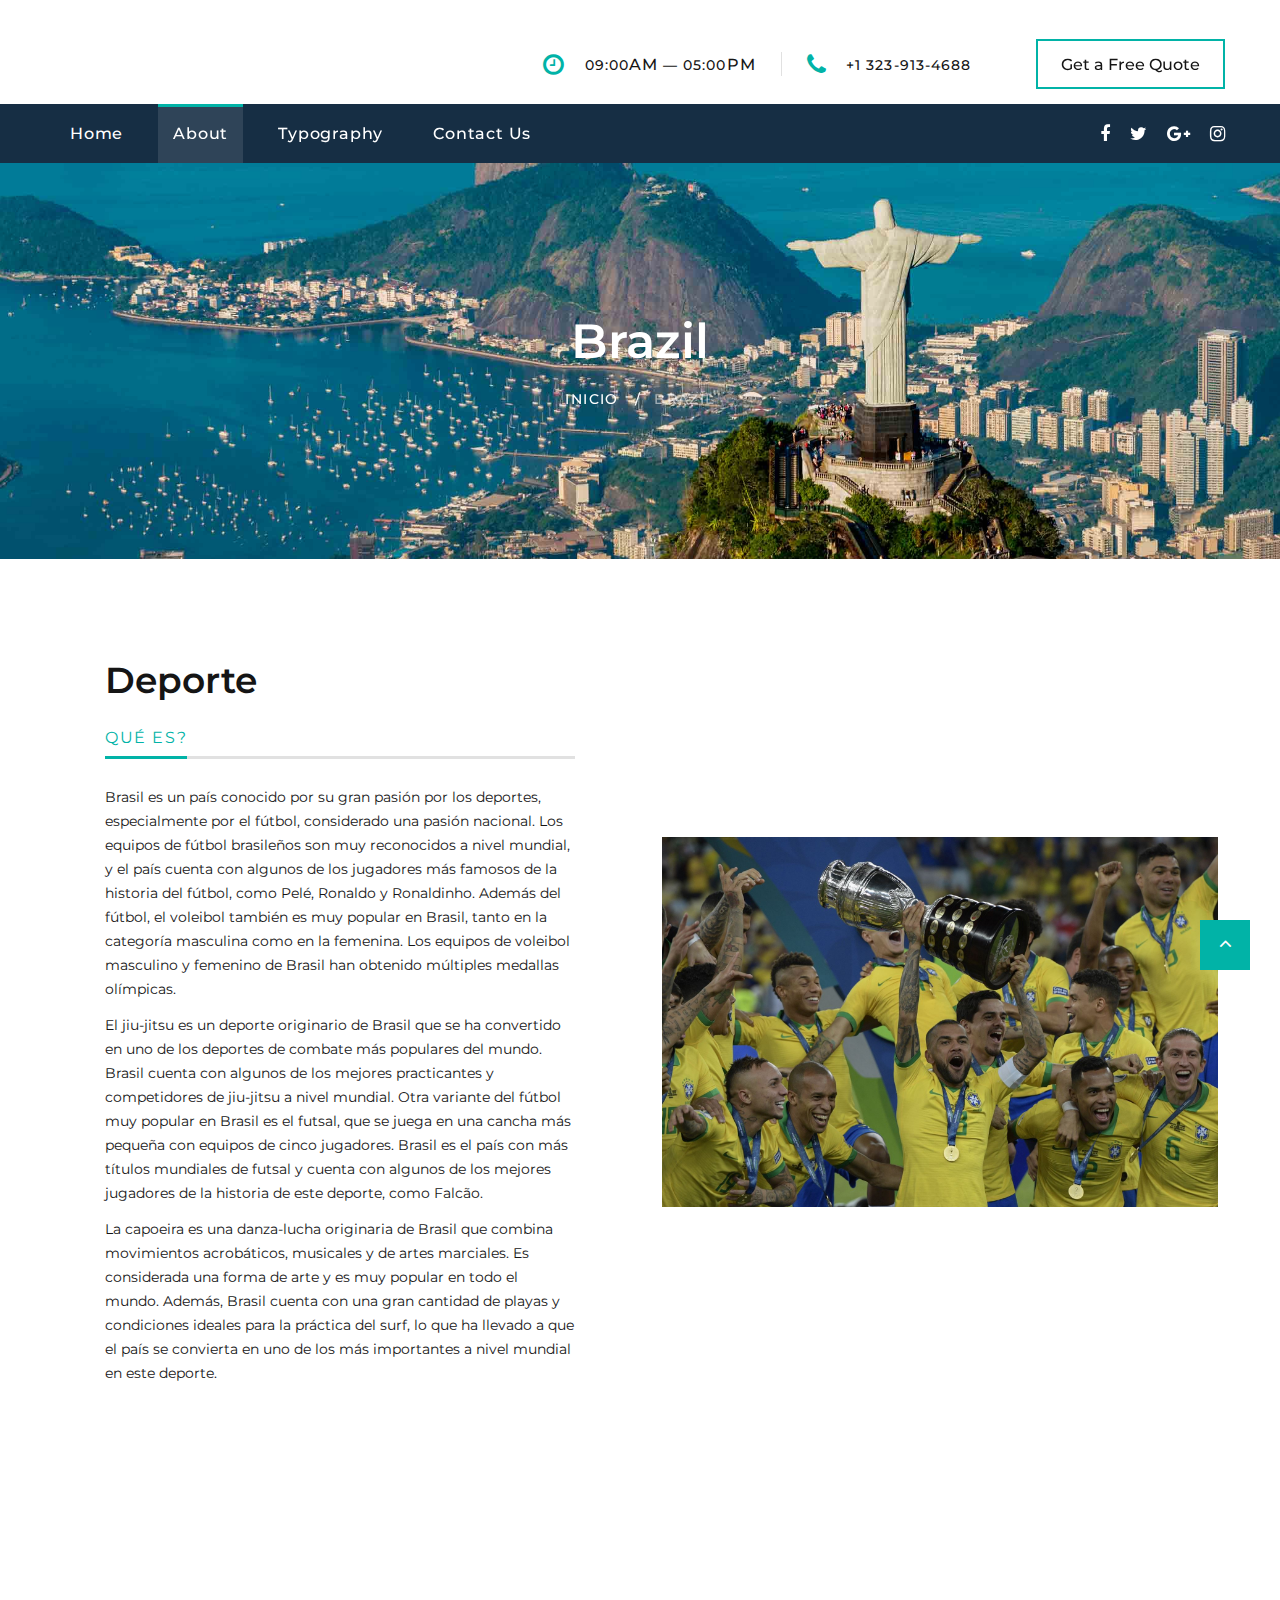
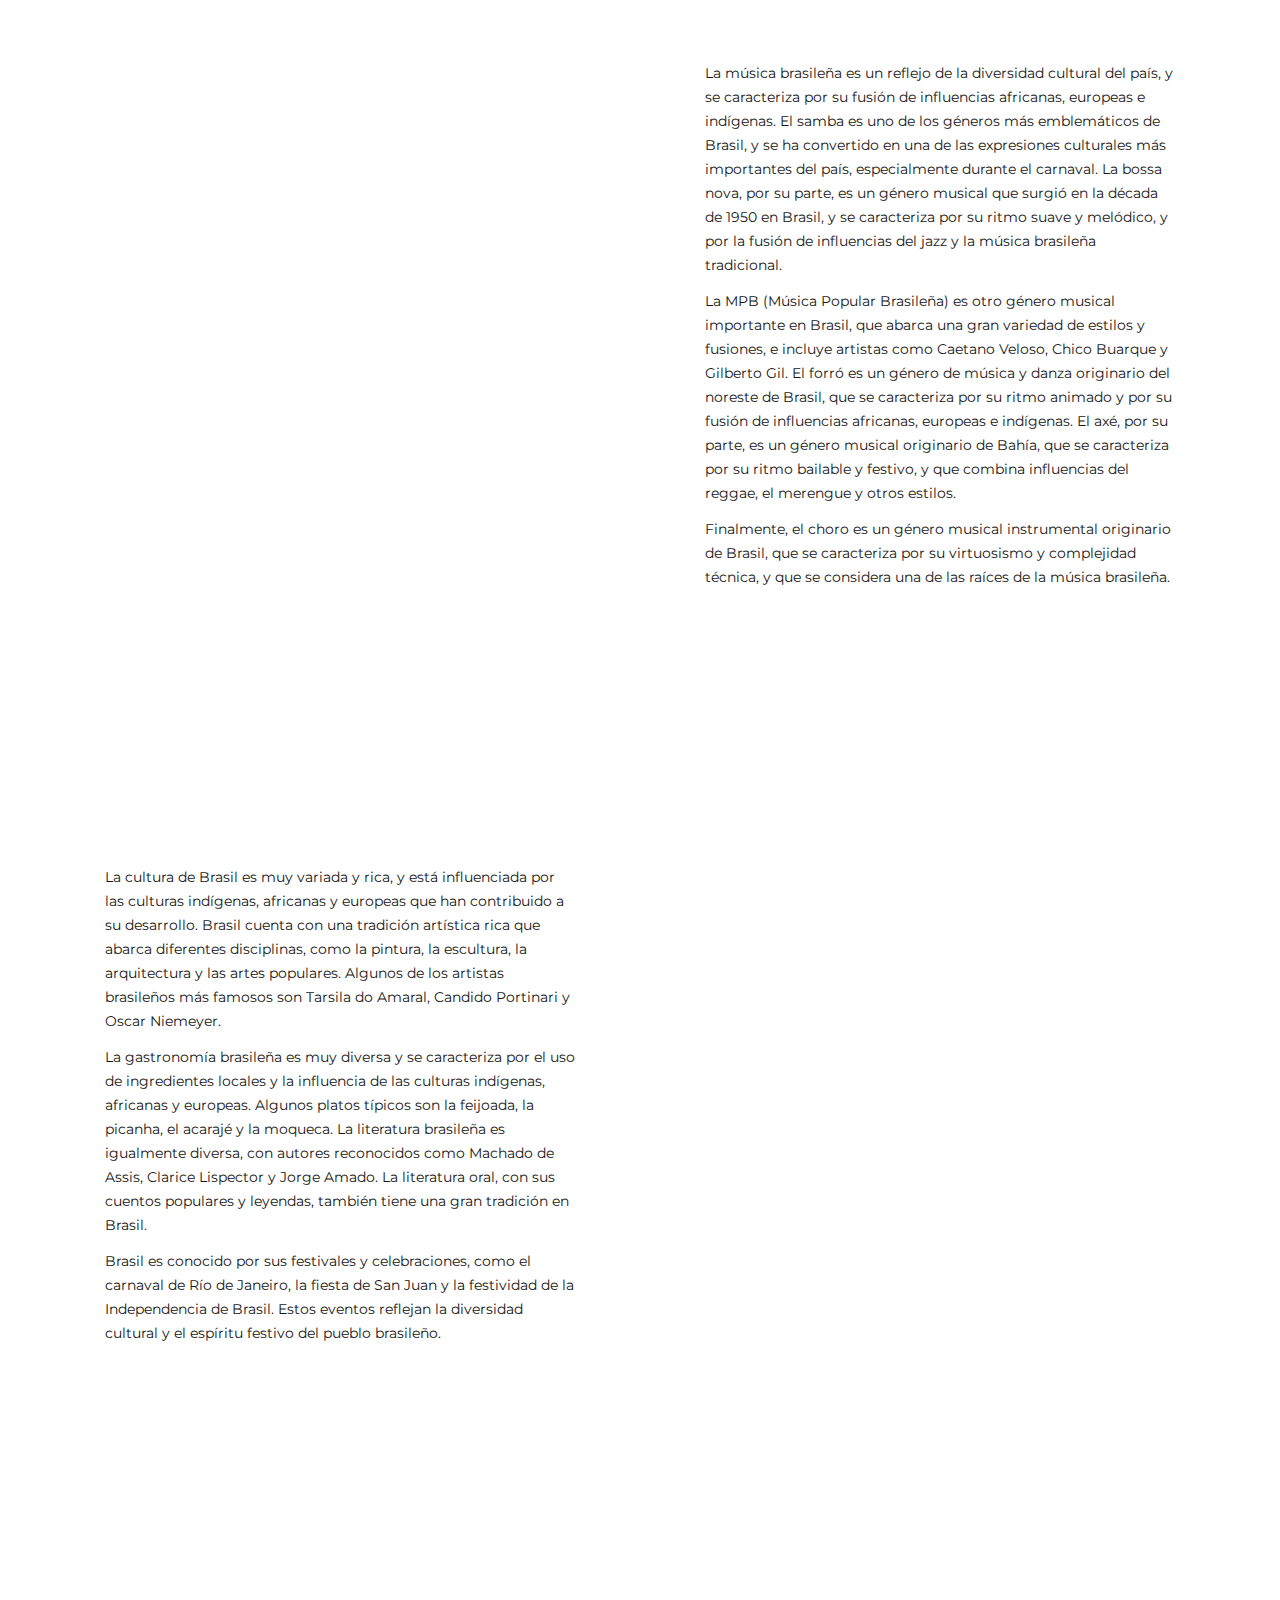
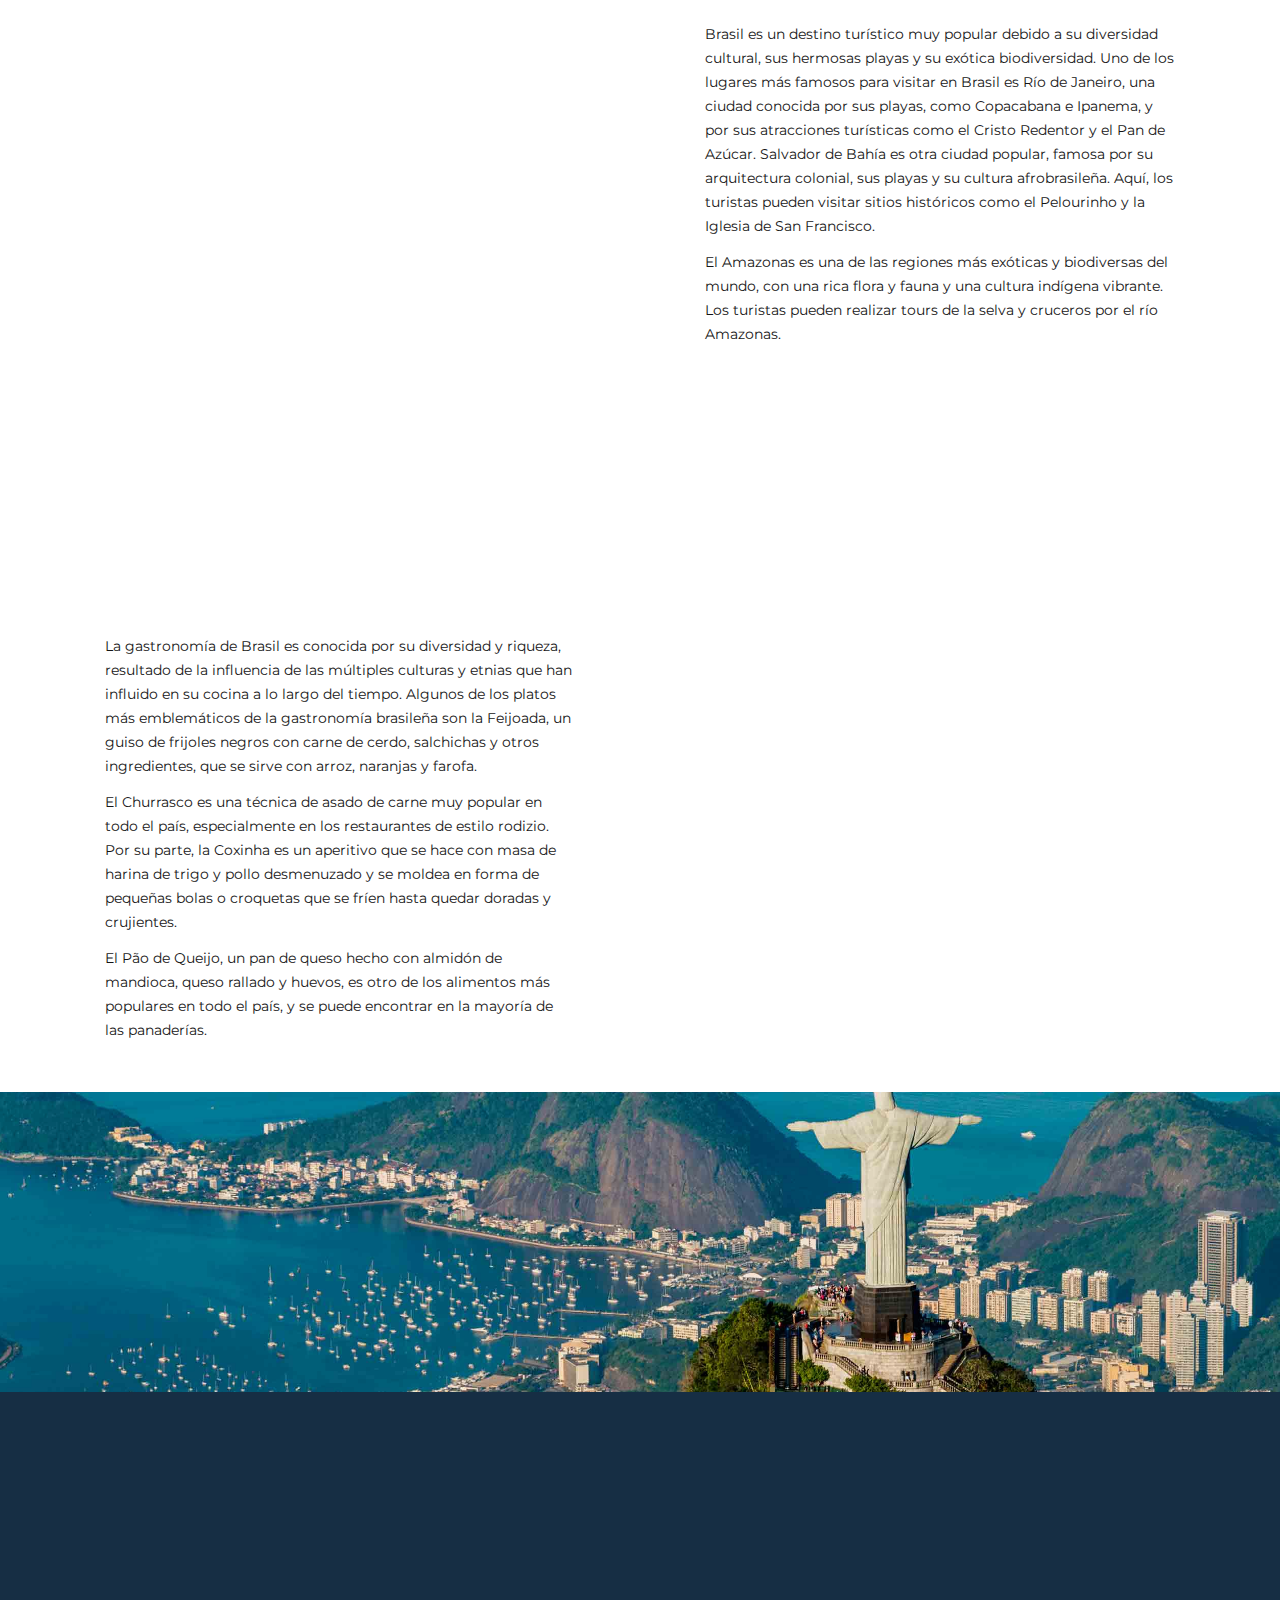
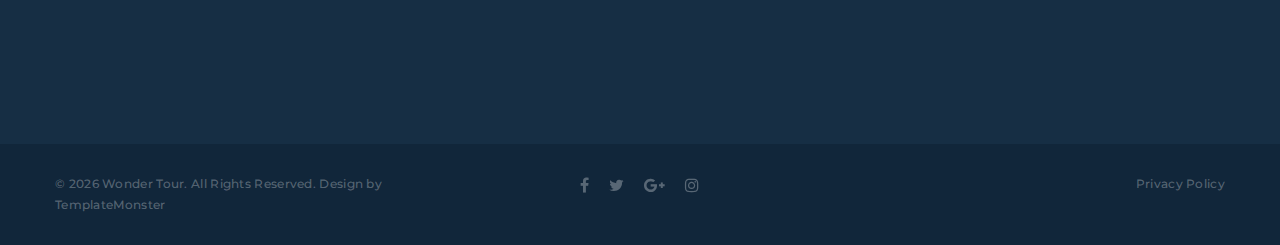
==== Brazil.html @ 3bd503db "Creando mi proyecto final" ====
<!DOCTYPE html>
<html class="wide wow-animation" lang="en">

<head>
  <title>Brazil</title>
  <meta name="format-detection" content="telephone=no">
  <meta name="viewport"
    content="width=device-width, height=device-height, initial-scale=1.0, maximum-scale=1.0, user-scalable=0">
  <meta http-equiv="X-UA-Compatible" content="IE=edge">
  <meta charset="utf-8">
  <link rel="icon" href="images/favicon.ico" type="image/x-icon">
  <link rel="stylesheet" type="text/css"
    href="//fonts.googleapis.com/css?family=Montserrat:400,500,600,700%7CPoppins:400%7CTeko:300,400">
  <link rel="stylesheet" href="css/bootstrap.css">
  <link rel="stylesheet" href="css/fonts.css">
  <link rel="stylesheet" href="css/style.css">
  <style>
    .ie-panel {
      display: none;
      background: #212121;
      padding: 10px 0;
      box-shadow: 3px 3px 5px 0 rgba(0, 0, 0, .3);
      clear: both;
      text-align: center;
      position: relative;
      z-index: 1;
    }

    html.ie-10 .ie-panel,
    html.lt-ie-10 .ie-panel {
      display: block;
    }
  </style>
</head>

<body>
  <div class="ie-panel"><a href="http://windows.microsoft.com/en-US/internet-explorer/"><img
        src="images/ie8-panel/warning_bar_0000_us.jpg" height="42" width="820"
        alt="You are using an outdated browser. For a faster, safer browsing experience, upgrade for free today."></a>
  </div>
  <div class="preloader">
    <div class="preloader-body">
      <div class="cssload-container">
        <div class="cssload-speeding-wheel"></div>
      </div>
      <p>Loading...</p>
    </div>
  </div>
  <div class="page">
    <a class="banner banner-top" href="https://www.templatemonster.com/intense-multipurpose-html-template.html"
      target="_blank"><img src="images/intense_02.jpg" alt="" /></a>
    <header class="section page-header">
      <div class="rd-navbar-wrap">
        <nav class="rd-navbar rd-navbar-corporate" data-layout="rd-navbar-fixed" data-sm-layout="rd-navbar-fixed"
          data-md-layout="rd-navbar-fixed" data-md-device-layout="rd-navbar-fixed" data-lg-layout="rd-navbar-static"
          data-lg-device-layout="rd-navbar-fixed" data-xl-layout="rd-navbar-static"
          data-xl-device-layout="rd-navbar-static" data-xxl-layout="rd-navbar-static"
          data-xxl-device-layout="rd-navbar-static" data-lg-stick-up-offset="46px" data-xl-stick-up-offset="46px"
          data-xxl-stick-up-offset="106px" data-lg-stick-up="true" data-xl-stick-up="true" data-xxl-stick-up="true">
          <div class="rd-navbar-collapse-toggle rd-navbar-fixed-element-1" data-rd-navbar-toggle=".rd-navbar-collapse">
            <span></span>
          </div>
          <div class="rd-navbar-aside-outer">
            <div class="rd-navbar-aside">
              <div class="rd-navbar-panel">
                <button class="rd-navbar-toggle" data-rd-navbar-toggle=".rd-navbar-nav-wrap"><span></span></button>
                <div class="rd-navbar-brand">
                  <a class="brand" href="index.html"><img src="images/logo-default-450x37.png" alt="" width="225"
                      height="18" /></a>
                </div>
              </div>
              <div class="rd-navbar-aside-right rd-navbar-collapse">
                <ul class="rd-navbar-corporate-contacts">
                  <li>
                    <div class="unit unit-spacing-xs">
                      <div class="unit-left"><span class="icon fa fa-clock-o"></span></div>
                      <div class="unit-body">
                        <p>09:00<span>am</span> — 05:00<span>pm</span></p>
                      </div>
                    </div>
                  </li>
                  <li>
                    <div class="unit unit-spacing-xs">
                      <div class="unit-left"><span class="icon fa fa-phone"></span></div>
                      <div class="unit-body"><a class="link-phone" href="tel:#">+1 323-913-4688</a></div>
                    </div>
                  </li>
                </ul><a class="button button-md button-default-outline-2 button-ujarak" href="#">Get a Free Quote</a>
              </div>
            </div>
          </div>
          <div class="rd-navbar-main-outer">
            <div class="rd-navbar-main">
              <div class="rd-navbar-nav-wrap">
                <ul class="list-inline list-inline-md rd-navbar-corporate-list-social">
                  <li><a class="icon fa fa-facebook" href="#"></a></li>
                  <li><a class="icon fa fa-twitter" href="#"></a></li>
                  <li><a class="icon fa fa-google-plus" href="#"></a></li>
                  <li><a class="icon fa fa-instagram" href="#"></a></li>
                </ul>


                <ul class="rd-navbar-nav">
                  <li class="rd-nav-item"><a class="rd-nav-link" href="index.html">Home</a>
                  </li>
                  <li class="rd-nav-item active"><a class="rd-nav-link" href="about.html">About</a>
                  </li>
                  <li class="rd-nav-item"><a class="rd-nav-link" href="typography.html">Typography</a>
                  </li>
                  <li class="rd-nav-item"><a class="rd-nav-link" href="contact-us.html">Contact Us</a>
                  </li>
                </ul>
              </div>
            </div>
          </div>
        </nav>
      </div>
    </header>

    <section class="breadcrumbs-custom-inset">
      <div class="breadcrumbs-custom context-dark bg-overlay-60">
        <div class="container">
          <h2 class="breadcrumbs-custom-title">Brazil</h2>
          <ul class="breadcrumbs-custom-path">
            <li><a href="index.html">Inicio</a></li>
            <li class="active">Brazil</li>
          </ul>
        </div>
        <div class="box-position" style="background-image: url(img/cerro\ del\ corcovado-min.jpg);">
        </div>
      </div>
    </section>



    <section class="section section-sm section-first bg-default text-md-left">
      <div class="container">
        <div class="row row-50 align-items-center justify-content-center justify-content-xl-between1">
          <div class="col-lg-6 text-center wow fadeInUp"><img src="img/futbol-min.jpg" alt="" width="556" height="382" />
          </div>
          <div class="col-lg-6 wow fadeInRight" data-wow-delay=".1s">
            <div class="box-width-lg-470">
              <h3>Deporte</h3>
              <div
                class="tabs-custom tabs-horizontal tabs-line tabs-line-big tabs-line-style-2 text-center text-md-left"
                id="tabs-7">
                <ul class="nav nav-tabs">
                  <li class="nav-item" role="presentation"><a class="nav-link active" href="#tabs-7-1"
                      data-toggle="tab">Qué es?</a></li>
                </ul>
                <div class="tab-content">
                  <div class="tab-pane fade show active" id="tabs-7-1">
                    <p>Brasil es un país conocido por su gran pasión por los deportes, especialmente por el fútbol, considerado una pasión nacional. Los equipos de fútbol brasileños son muy reconocidos a nivel mundial, y el país cuenta con algunos de los jugadores más famosos de la historia del fútbol, como Pelé, Ronaldo y Ronaldinho. Además del fútbol, el voleibol también es muy popular en Brasil, tanto en la categoría masculina como en la femenina. Los equipos de voleibol masculino y femenino de Brasil han obtenido múltiples medallas olímpicas.
                    </p>
                    <p>
                        El jiu-jitsu es un deporte originario de Brasil que se ha convertido en uno de los deportes de combate más populares del mundo. Brasil cuenta con algunos de los mejores practicantes y competidores de jiu-jitsu a nivel mundial. Otra variante del fútbol muy popular en Brasil es el futsal, que se juega en una cancha más pequeña con equipos de cinco jugadores. Brasil es el país con más títulos mundiales de futsal y cuenta con algunos de los mejores jugadores de la historia de este deporte, como Falcão.
                    </p>

                    <p>La capoeira es una danza-lucha originaria de Brasil que combina movimientos acrobáticos, musicales y de artes marciales. Es considerada una forma de arte y es muy popular en todo el mundo. Además, Brasil cuenta con una gran cantidad de playas y condiciones ideales para la práctica del surf, lo que ha llevado a que el país se convierta en uno de los más importantes a nivel mundial en este deporte.</p>
                  </div>
                </div>
              </div>
            </div>
          </div>
        </div>
      </div>
  </div>
  </section>



  <section class="section section-sm section-first bg-default text-md-left">
    <div class="container">
      <div class="row row-50 align-items-center justify-content-center justify-content-xl-between">
        <div class="col-lg-6 text-center wow fadeInUp"><img src="img/music brasil-min.jpeg" alt="" width="556" height="382" />
        </div>
        <div class="col-lg-6 wow fadeInRight" data-wow-delay=".1s">
          <div class="box-width-lg-470">
            <h3>Música tradicional</h3>
            <div class="tabs-custom tabs-horizontal tabs-line tabs-line-big tabs-line-style-2 text-center text-md-left"
              id="tabs-7">
              <ul class="nav nav-tabs">
                <li class="nav-item" role="presentation"><a class="nav-link active" href="#tabs-7-1"
                    data-toggle="tab">Qué es?</a></li>
              </ul>
              <div class="tab-content">
                <div class="tab-pane fade show active" id="tabs-7-1">
                  <p>La música brasileña es un reflejo de la diversidad cultural del país, y se caracteriza por su fusión de influencias africanas, europeas e indígenas. El samba es uno de los géneros más emblemáticos de Brasil, y se ha convertido en una de las expresiones culturales más importantes del país, especialmente durante el carnaval. La bossa nova, por su parte, es un género musical que surgió en la década de 1950 en Brasil, y se caracteriza por su ritmo suave y melódico, y por la fusión de influencias del jazz y la música brasileña tradicional.

                  </p>
                  <p>
                    La MPB (Música Popular Brasileña) es otro género musical importante en Brasil, que abarca una gran variedad de estilos y fusiones, e incluye artistas como Caetano Veloso, Chico Buarque y Gilberto Gil. El forró es un género de música y danza originario del noreste de Brasil, que se caracteriza por su ritmo animado y por su fusión de influencias africanas, europeas e indígenas. El axé, por su parte, es un género musical originario de Bahía, que se caracteriza por su ritmo bailable y festivo, y que combina influencias del reggae, el merengue y otros estilos.
                  </p>
                  <p>
                    Finalmente, el choro es un género musical instrumental originario de Brasil, que se caracteriza por su virtuosismo y complejidad técnica, y que se considera una de las raíces de la música brasileña.
                  </p>
                </div>
              </div>
            </div>
          </div>
        </div>
      </div>
    </div>
    </div>
  </section>




  <section class="section section-sm section-first bg-default text-md-left">
    <div class="container">
      <div class="row row-50 align-items-center justify-content-center justify-content-xl-between1">
        <div class="col-lg-6 text-center wow fadeInUp"><img src="img/cultura brasil-min.jpg" alt="" width="556" height="382" />
        </div>
        <div class="col-lg-6 wow fadeInRight" data-wow-delay=".1s">
          <div class="box-width-lg-470">
            <h3>Cultura</h3>
            <div class="tabs-custom tabs-horizontal tabs-line tabs-line-big tabs-line-style-2 text-center text-md-left"
              id="tabs-7">
              <ul class="nav nav-tabs">
                <li class="nav-item" role="presentation"><a class="nav-link active" href="#tabs-7-1"
                    data-toggle="tab">Qué es?</a></li>
              </ul>
              <div class="tab-content">
                <div class="tab-pane fade show active" id="tabs-7-1">
                  <p>
                    La cultura de Brasil es muy variada y rica, y está influenciada por las culturas indígenas, africanas y europeas que han contribuido a su desarrollo. Brasil cuenta con una tradición artística rica que abarca diferentes disciplinas, como la pintura, la escultura, la arquitectura y las artes populares. Algunos de los artistas brasileños más famosos son Tarsila do Amaral, Candido Portinari y Oscar Niemeyer.
                  </p>
                  <p>
                    La gastronomía brasileña es muy diversa y se caracteriza por el uso de ingredientes locales y la influencia de las culturas indígenas, africanas y europeas. Algunos platos típicos son la feijoada, la picanha, el acarajé y la moqueca. La literatura brasileña es igualmente diversa, con autores reconocidos como Machado de Assis, Clarice Lispector y Jorge Amado. La literatura oral, con sus cuentos populares y leyendas, también tiene una gran tradición en Brasil.
                  </p>
                  <P>
                    Brasil es conocido por sus festivales y celebraciones, como el carnaval de Río de Janeiro, la fiesta de San Juan y la festividad de la Independencia de Brasil. Estos eventos reflejan la diversidad cultural y el espíritu festivo del pueblo brasileño. 
                  </P>
                </div>
              </div>
            </div>
          </div>
        </div>
      </div>
    </div>
    </div>
  </section>



  <section class="section section-sm section-first bg-default text-md-left">
    <div class="container">
      <div class="row row-50 align-items-center justify-content-center justify-content-xl-between">
        <div class="col-lg-6 text-center wow fadeInUp"><img src="img/Amazonas-min.jpg" alt="" width="556"
            height="382" />
        </div>
        <div class="col-lg-6 wow fadeInRight" data-wow-delay=".1s">
          <div class="box-width-lg-470">
            <h3>Turismo</h3>
            <div class="tabs-custom tabs-horizontal tabs-line tabs-line-big tabs-line-style-2 text-center text-md-left"
              id="tabs-7">
              <ul class="nav nav-tabs">
                <li class="nav-item" role="presentation"><a class="nav-link active" href="#tabs-7-1"
                    data-toggle="tab">Qué es?</a></li>
              </ul>
              <div class="tab-content">
                <div class="tab-pane fade show active" id="tabs-7-1">
                  <p>
                    Brasil es un destino turístico muy popular debido a su diversidad cultural, sus hermosas playas y su exótica biodiversidad. Uno de los lugares más famosos para visitar en Brasil es Río de Janeiro, una ciudad conocida por sus playas, como Copacabana e Ipanema, y por sus atracciones turísticas como el Cristo Redentor y el Pan de Azúcar. Salvador de Bahía es otra ciudad popular, famosa por su arquitectura colonial, sus playas y su cultura afrobrasileña. Aquí, los turistas pueden visitar sitios históricos como el Pelourinho y la Iglesia de San Francisco.
                </p>
                  <p>
                    El Amazonas es una de las regiones más exóticas y biodiversas del mundo, con una rica flora y fauna y una cultura indígena vibrante. Los turistas pueden realizar tours de la selva y cruceros por el río Amazonas.
                  </p>
                  <P></P>
                </div>
              </div>
            </div>
          </div>
        </div>
      </div>
    </div>
    </div>
  </section>


  <section class="section section-sm section-first bg-default text-md-left">
    <div class="container">
      <div class="row row-50 align-items-center justify-content-center justify-content-xl-between1">
        <div class="col-lg-6 text-center wow fadeInUp"><img src="img/feijoada brasilena min.jpg" alt="" width="556"
            height="382" />
        </div>
        <div class="col-lg-6 wow fadeInRight" data-wow-delay=".1s">
          <div class="box-width-lg-470">
            <h3>Gastronomía</h3>
            <div class="tabs-custom tabs-horizontal tabs-line tabs-line-big tabs-line-style-2 text-center text-md-left"
              id="tabs-7">
              <ul class="nav nav-tabs">
                <li class="nav-item" role="presentation"><a class="nav-link active" href="#tabs-7-1"
                    data-toggle="tab">Qué es?</a></li>
              </ul>
              <div class="tab-content">
                <div class="tab-pane fade show active" id="tabs-7-1">
                  <p>
                    La gastronomía de Brasil es conocida por su diversidad y riqueza, resultado de la influencia de las múltiples culturas y etnias que han influido en su cocina a lo largo del tiempo. Algunos de los platos más emblemáticos de la gastronomía brasileña son la Feijoada, un guiso de frijoles negros con carne de cerdo, salchichas y otros ingredientes, que se sirve con arroz, naranjas y farofa. 

                  </p>
                  <p>
                    El Churrasco es una técnica de asado de carne muy popular en todo el país, especialmente en los restaurantes de estilo rodizio. Por su parte, la Coxinha es un aperitivo que se hace con masa de harina de trigo y pollo desmenuzado y se moldea en forma de pequeñas bolas o croquetas que se fríen hasta quedar doradas y crujientes.
                  </p>

                  <p>
                    El Pão de Queijo, un pan de queso hecho con almidón de mandioca, queso rallado y huevos, es otro de los alimentos más populares en todo el país, y se puede encontrar en la mayoría de las panaderías.
                  </p>
                </div>
              </div>
            </div>
          </div>
        </div>
      </div>
    </div>
    </div>
  </section>



  <section class="breadcrumbs-custom-inset">
    <div class="breadcrumbs-custom context-dark bg-overlay-60">
      <div class="box-position" style="background-image: url(img/cerro\ del\ corcovado-min.jpg);">
      </div>
    </div>
  </section>

  <footer class="section footer-corporate context-dark">
    <div class="footer-corporate-inset">
      <div class="container">
        <div class="row row-40 justify-content-lg-between">
          <div class="col-sm-6 col-md-12 col-lg-3 col-xl-4">
            <div class="oh-desktop">
              <div class="wow slideInRight" data-wow-delay="0s">
                <h6 class="text-spacing-100 text-uppercase">Contact us</h6>
                <ul class="footer-contacts d-inline-block d-sm-block">
                  <li>
                    <div class="unit">
                      <div class="unit-left"><span class="icon fa fa-phone"></span></div>
                      <div class="unit-body"><a class="link-phone" href="tel:#">+1 323-913-4688</a></div>
                    </div>
                  </li>
                  <li>
                    <div class="unit">
                      <div class="unit-left"><span class="icon fa fa-envelope"></span></div>
                      <div class="unit-body"><a class="link-aemail" href="mailto:#">info@demolink.org</a></div>
                    </div>
                  </li>
                  <li>
                    <div class="unit">
                      <div class="unit-left"><span class="icon fa fa-location-arrow"></span></div>
                      <div class="unit-body"><a class="link-location" href="#">4730 Crystal Springs Dr, Los Angeles, CA
                          90027</a></div>
                    </div>
                  </li>
                </ul>
              </div>
            </div>
          </div>
          <div class="col-sm-6 col-md-5 col-lg-3 col-xl-4">
            <div class="oh-desktop">
              <div class="wow slideInDown" data-wow-delay="0s">
                <h6 class="text-spacing-100 text-uppercase">Popular news</h6>

                <article class="post post-minimal-2">
                  <p class="post-minimal-2-title"><a href="#">Your Personal Guide to 5 Best Places to Visit on Earth</a>
                  </p>
                  <div class="post-minimal-2-time">
                    <time datetime="2019-05-04">May 04, 2019</time>
                  </div>
                </article>

                <article class="post post-minimal-2">
                  <p class="post-minimal-2-title"><a href="#">Top 10 Hotels: Rating by Wonder Tour Travel Experts</a>
                  </p>
                  <div class="post-minimal-2-time">
                    <time datetime="2019-05-04">May 04, 2019</time>
                  </div>
                </article>
              </div>
            </div>
          </div>
          <div class="col-sm-11 col-md-7 col-lg-5 col-xl-4">
            <div class="oh-desktop">
              <div class="wow slideInLeft" data-wow-delay="0s">
                <h6 class="text-spacing-100 text-uppercase">Quick links</h6>
                <ul class="row-6 list-0 list-marked list-marked-md list-marked-secondary list-custom-2">
                  <li><a href="about.html">About us</a></li>
                  <li><a href="#">Our Tours</a></li>
                  <li><a href="#">Our Team</a></li>
                  <li><a href="#">Gallery</a></li>
                  <li><a href="#">Blog</a></li>
                </ul>
                <div class="group-md group-middle justify-content-sm-start"><a
                    class="button button-lg button-primary button-ujarak" href="#">Get in touch</a></div>
              </div>
            </div>
          </div>
        </div>
      </div>
    </div>
    <div class="footer-corporate-bottom-panel">
      <div class="container">
        <div class="row justfy-content-xl-space-berween row-10 align-items-md-center2">
          <div class="col-sm-6 col-md-4 text-sm-right text-md-center">
            <div>
              <ul class="list-inline list-inline-sm footer-social-list-2">
                <li><a class="icon fa fa-facebook" href="#"></a></li>
                <li><a class="icon fa fa-twitter" href="#"></a></li>
                <li><a class="icon fa fa-google-plus" href="#"></a></li>
                <li><a class="icon fa fa-instagram" href="#"></a></li>
              </ul>
            </div>
          </div>
          <div class="col-sm-6 col-md-4 order-sm-first">

            <p class="rights"><span>&copy;&nbsp;</span><span
                class="copyright-year"></span><span>&nbsp;</span><span>Wonder Tour</span>. All Rights Reserved. Design
              by <a href="https://www.templatemonster.com">TemplateMonster</a></p>
          </div>
          <div class="col-sm-6 col-md-4 text-md-right">
            <p class="rights"><a href="#">Privacy Policy</a></p>
          </div>
        </div>
      </div>
    </div>
  </footer>
  </div>

  <div class="snackbars" id="form-output-global"></div>

  <script src="js/core.min.js"></script>
  <script src="js/script.js"></script>
</body>

</html>
---- css/fonts.css ----
/*
*
* Fonts
*//*
*
* Font Awesome Icons 4.7.0
* --------------------------------------------------
*/@font-face {	font-family: 'FontAwesome';	src: url("../fonts/fontawesome-webfont.eot?v=4.7.0");	src: url("../fonts/fontawesome-webfont.eot?#iefix&v=4.7.0") format("embedded-opentype"), url("../fonts/fontawesome-webfont.woff2?v=4.7.0") format("woff2"), url("../fonts/fontawesome-webfont.woff?v=4.7.0") format("woff"), url("../fonts/fontawesome-webfont.ttf?v=4.7.0") format("truetype"), url("../fonts/fontawesome-webfont.svg?v=4.7.0#fontawesomeregular") format("svg");	font-weight: normal;	font-style: normal;}.fa {	display: inline-block;	font-family: 'FontAwesome';	font-size: inherit;	text-rendering: auto;	-webkit-font-smoothing: antialiased;	-moz-osx-font-smoothing: grayscale;}[class*='fa-']:before {	font-weight: 400;	font-family: 'FontAwesome';}/* makes the font 33% larger relative to the icon container */.fa-lg {	font-size: 1.33333333em;	line-height: 0.75em;	vertical-align: -15%;}.fa-2x {	font-size: 2em;}.fa-3x {	font-size: 3em;}.fa-4x {	font-size: 4em;}.fa-5x {	font-size: 5em;}.fa-fw {	width: 1.28571429em;	text-align: center;}.fa-ul {	padding-left: 0;	margin-left: 2.14285714em;	list-style-type: none;}.fa-ul > li {	position: relative;}.fa-li {	position: absolute;	left: -2.14285714em;	width: 2.14285714em;	top: 0.14285714em;	text-align: center;}.fa-li.fa-lg {	left: -1.85714286em;}.fa-border {	padding: .2em .25em .15em;	border: solid 0.08em #eeeeee;	border-radius: .1em;}.fa-pull-left {	float: left;}.fa-pull-right {	float: right;}.fa.fa-pull-left {	margin-right: .3em;}.fa.fa-pull-right {	margin-left: .3em;}/* Deprecated as of 4.4.0 */.pull-right {	float: right;}.pull-left {	float: left;}.fa.pull-left {	margin-right: .3em;}.fa.pull-right {	margin-left: .3em;}.fa-spin {	-webkit-animation: fa-spin 2s infinite linear;	animation: fa-spin 2s infinite linear;}.fa-pulse {	-webkit-animation: fa-spin 1s infinite steps(8);	animation: fa-spin 1s infinite steps(8);}@-webkit-keyframes fa-spin {	0% {		-webkit-transform: rotate(0deg);		transform: rotate(0deg);	}	100% {		-webkit-transform: rotate(359deg);		transform: rotate(359deg);	}}@keyframes fa-spin {	0% {		-webkit-transform: rotate(0deg);		transform: rotate(0deg);	}	100% {		-webkit-transform: rotate(359deg);		transform: rotate(359deg);	}}.fa-rotate-90 {	-ms-filter: "progid:DXImageTransform.Microsoft.BasicImage(rotation=1)";	-webkit-transform: rotate(90deg);	-ms-transform: rotate(90deg);	transform: rotate(90deg);}.fa-rotate-180 {	-ms-filter: "progid:DXImageTransform.Microsoft.BasicImage(rotation=2)";	-webkit-transform: rotate(180deg);	-ms-transform: rotate(180deg);	transform: rotate(180deg);}.fa-rotate-270 {	-ms-filter: "progid:DXImageTransform.Microsoft.BasicImage(rotation=3)";	-webkit-transform: rotate(270deg);	-ms-transform: rotate(270deg);	transform: rotate(270deg);}.fa-flip-horizontal {	-ms-filter: "progid:DXImageTransform.Microsoft.BasicImage(rotation=0, mirror=1)";	-webkit-transform: scale(-1, 1);	-ms-transform: scale(-1, 1);	transform: scale(-1, 1);}.fa-flip-vertical {	-ms-filter: "progid:DXImageTransform.Microsoft.BasicImage(rotation=2, mirror=1)";	-webkit-transform: scale(1, -1);	-ms-transform: scale(1, -1);	transform: scale(1, -1);}:root .fa-rotate-90,:root .fa-rotate-180,:root .fa-rotate-270,:root .fa-flip-horizontal,:root .fa-flip-vertical {	filter: none;}.fa-stack {	position: relative;	display: inline-block;	width: 2em;	height: 2em;	line-height: 2em;	vertical-align: middle;}.fa-stack-1x,.fa-stack-2x {	position: absolute;	left: 0;	width: 100%;	text-align: center;}.fa-stack-1x {	line-height: inherit;}.fa-stack-2x {	font-size: 2em;}.fa-inverse {	color: #ffffff;}/* Font Awesome uses the Unicode Private Use Area (PUA) to ensure screen
   readers do not read off random characters that represent icons */.fa-glass:before {	content: "\f000";}.fa-music:before {	content: "\f001";}.fa-search:before {	content: "\f002";}.fa-envelope-o:before {	content: "\f003";}.fa-heart:before {	content: "\f004";}.fa-star:before {	content: "\f005";}.fa-star-o:before {	content: "\f006";}.fa-user:before {	content: "\f007";}.fa-film:before {	content: "\f008";}.fa-th-large:before {	content: "\f009";}.fa-th:before {	content: "\f00a";}.fa-th-list:before {	content: "\f00b";}.fa-check:before {	content: "\f00c";}.fa-remove:before,.fa-close:before,.fa-times:before {	content: "\f00d";}.fa-search-plus:before {	content: "\f00e";}.fa-search-minus:before {	content: "\f010";}.fa-power-off:before {	content: "\f011";}.fa-signal:before {	content: "\f012";}.fa-gear:before,.fa-cog:before {	content: "\f013";}.fa-trash-o:before {	content: "\f014";}.fa-home:before {	content: "\f015";}.fa-file-o:before {	content: "\f016";}.fa-clock-o:before {	content: "\f017";}.fa-road:before {	content: "\f018";}.fa-download:before {	content: "\f019";}.fa-arrow-circle-o-down:before {	content: "\f01a";}.fa-arrow-circle-o-up:before {	content: "\f01b";}.fa-inbox:before {	content: "\f01c";}.fa-play-circle-o:before {	content: "\f01d";}.fa-rotate-right:before,.fa-repeat:before {	content: "\f01e";}.fa-refresh:before {	content: "\f021";}.fa-list-alt:before {	content: "\f022";}.fa-lock:before {	content: "\f023";}.fa-flag:before {	content: "\f024";}.fa-headphones:before {	content: "\f025";}.fa-volume-off:before {	content: "\f026";}.fa-volume-down:before {	content: "\f027";}.fa-volume-up:before {	content: "\f028";}.fa-qrcode:before {	content: "\f029";}.fa-barcode:before {	content: "\f02a";}.fa-tag:before {	content: "\f02b";}.fa-tags:before {	content: "\f02c";}.fa-book:before {	content: "\f02d";}.fa-bookmark:before {	content: "\f02e";}.fa-print:before {	content: "\f02f";}.fa-camera:before {	content: "\f030";}.fa-font:before {	content: "\f031";}.fa-bold:before {	content: "\f032";}.fa-italic:before {	content: "\f033";}.fa-text-height:before {	content: "\f034";}.fa-text-width:before {	content: "\f035";}.fa-align-left:before {	content: "\f036";}.fa-align-center:before {	content: "\f037";}.fa-align-right:before {	content: "\f038";}.fa-align-justify:before {	content: "\f039";}.fa-list:before {	content: "\f03a";}.fa-dedent:before,.fa-outdent:before {	content: "\f03b";}.fa-indent:before {	content: "\f03c";}.fa-video-camera:before {	content: "\f03d";}.fa-photo:before,.fa-image:before,.fa-picture-o:before {	content: "\f03e";}.fa-pencil:before {	content: "\f040";}.fa-map-marker:before {	content: "\f041";}.fa-adjust:before {	content: "\f042";}.fa-tint:before {	content: "\f043";}.fa-edit:before,.fa-pencil-square-o:before {	content: "\f044";}.fa-share-square-o:before {	content: "\f045";}.fa-check-square-o:before {	content: "\f046";}.fa-arrows:before {	content: "\f047";}.fa-step-backward:before {	content: "\f048";}.fa-fast-backward:before {	content: "\f049";}.fa-backward:before {	content: "\f04a";}.fa-play:before {	content: "\f04b";}.fa-pause:before {	content: "\f04c";}.fa-stop:before {	content: "\f04d";}.fa-forward:before {	content: "\f04e";}.fa-fast-forward:before {	content: "\f050";}.fa-step-forward:before {	content: "\f051";}.fa-eject:before {	content: "\f052";}.fa-chevron-left:before {	content: "\f053";}.fa-chevron-right:before {	content: "\f054";}.fa-plus-circle:before {	content: "\f055";}.fa-minus-circle:before {	content: "\f056";}.fa-times-circle:before {	content: "\f057";}.fa-check-circle:before {	content: "\f058";}.fa-question-circle:before {	content: "\f059";}.fa-info-circle:before {	content: "\f05a";}.fa-crosshairs:before {	content: "\f05b";}.fa-times-circle-o:before {	content: "\f05c";}.fa-check-circle-o:before {	content: "\f05d";}.fa-ban:before {	content: "\f05e";}.fa-arrow-left:before {	content: "\f060";}.fa-arrow-right:before {	content: "\f061";}.fa-arrow-up:before {	content: "\f062";}.fa-arrow-down:before {	content: "\f063";}.fa-mail-forward:before,.fa-share:before {	content: "\f064";}.fa-expand:before {	content: "\f065";}.fa-compress:before {	content: "\f066";}.fa-plus:before {	content: "\f067";}.fa-minus:before {	content: "\f068";}.fa-asterisk:before {	content: "\f069";}.fa-exclamation-circle:before {	content: "\f06a";}.fa-gift:before {	content: "\f06b";}.fa-leaf:before {	content: "\f06c";}.fa-fire:before {	content: "\f06d";}.fa-eye:before {	content: "\f06e";}.fa-eye-slash:before {	content: "\f070";}.fa-warning:before,.fa-exclamation-triangle:before {	content: "\f071";}.fa-plane:before {	content: "\f072";}.fa-calendar:before {	content: "\f073";}.fa-random:before {	content: "\f074";}.fa-comment:before {	content: "\f075";}.fa-magnet:before {	content: "\f076";}.fa-chevron-up:before {	content: "\f077";}.fa-chevron-down:before {	content: "\f078";}.fa-retweet:before {	content: "\f079";}.fa-shopping-cart:before {	content: "\f07a";}.fa-folder:before {	content: "\f07b";}.fa-folder-open:before {	content: "\f07c";}.fa-arrows-v:before {	content: "\f07d";}.fa-arrows-h:before {	content: "\f07e";}.fa-bar-chart-o:before,.fa-bar-chart:before {	content: "\f080";}.fa-twitter-square:before {	content: "\f081";}.fa-facebook-square:before {	content: "\f082";}.fa-camera-retro:before {	content: "\f083";}.fa-key:before {	content: "\f084";}.fa-gears:before,.fa-cogs:before {	content: "\f085";}.fa-comments:before {	content: "\f086";}.fa-thumbs-o-up:before {	content: "\f087";}.fa-thumbs-o-down:before {	content: "\f088";}.fa-star-half:before {	content: "\f089";}.fa-heart-o:before {	content: "\f08a";}.fa-sign-out:before {	content: "\f08b";}.fa-linkedin-square:before {	content: "\f08c";}.fa-thumb-tack:before {	content: "\f08d";}.fa-external-link:before {	content: "\f08e";}.fa-sign-in:before {	content: "\f090";}.fa-trophy:before {	content: "\f091";}.fa-github-square:before {	content: "\f092";}.fa-upload:before {	content: "\f093";}.fa-lemon-o:before {	content: "\f094";}.fa-phone:before {	content: "\f095";}.fa-square-o:before {	content: "\f096";}.fa-bookmark-o:before {	content: "\f097";}.fa-phone-square:before {	content: "\f098";}.fa-twitter:before {	content: "\f099";}.fa-facebook-f:before,.fa-facebook:before {	content: "\f09a";}.fa-github:before {	content: "\f09b";}.fa-unlock:before {	content: "\f09c";}.fa-credit-card:before {	content: "\f09d";}.fa-feed:before,.fa-rss:before {	content: "\f09e";}.fa-hdd-o:before {	content: "\f0a0";}.fa-bullhorn:before {	content: "\f0a1";}.fa-bell:before {	content: "\f0f3";}.fa-certificate:before {	content: "\f0a3";}.fa-hand-o-right:before {	content: "\f0a4";}.fa-hand-o-left:before {	content: "\f0a5";}.fa-hand-o-up:before {	content: "\f0a6";}.fa-hand-o-down:before {	content: "\f0a7";}.fa-arrow-circle-left:before {	content: "\f0a8";}.fa-arrow-circle-right:before {	content: "\f0a9";}.fa-arrow-circle-up:before {	content: "\f0aa";}.fa-arrow-circle-down:before {	content: "\f0ab";}.fa-globe:before {	content: "\f0ac";}.fa-wrench:before {	content: "\f0ad";}.fa-tasks:before {	content: "\f0ae";}.fa-filter:before {	content: "\f0b0";}.fa-briefcase:before {	content: "\f0b1";}.fa-arrows-alt:before {	content: "\f0b2";}.fa-group:before,.fa-users:before {	content: "\f0c0";}.fa-chain:before,.fa-link:before {	content: "\f0c1";}.fa-cloud:before {	content: "\f0c2";}.fa-flask:before {	content: "\f0c3";}.fa-cut:before,.fa-scissors:before {	content: "\f0c4";}.fa-copy:before,.fa-files-o:before {	content: "\f0c5";}.fa-paperclip:before {	content: "\f0c6";}.fa-save:before,.fa-floppy-o:before {	content: "\f0c7";}.fa-square:before {	content: "\f0c8";}.fa-navicon:before,.fa-reorder:before,.fa-bars:before {	content: "\f0c9";}.fa-list-ul:before {	content: "\f0ca";}.fa-list-ol:before {	content: "\f0cb";}.fa-strikethrough:before {	content: "\f0cc";}.fa-underline:before {	content: "\f0cd";}.fa-table:before {	content: "\f0ce";}.fa-magic:before {	content: "\f0d0";}.fa-truck:before {	content: "\f0d1";}.fa-pinterest:before {	content: "\f0d2";}.fa-pinterest-square:before {	content: "\f0d3";}.fa-google-plus-square:before {	content: "\f0d4";}.fa-google-plus:before {	content: "\f0d5";}.fa-money:before {	content: "\f0d6";}.fa-caret-down:before {	content: "\f0d7";}.fa-caret-up:before {	content: "\f0d8";}.fa-caret-left:before {	content: "\f0d9";}.fa-caret-right:before {	content: "\f0da";}.fa-columns:before {	content: "\f0db";}.fa-unsorted:before,.fa-sort:before {	content: "\f0dc";}.fa-sort-down:before,.fa-sort-desc:before {	content: "\f0dd";}.fa-sort-up:before,.fa-sort-asc:before {	content: "\f0de";}.fa-envelope:before {	content: "\f0e0";}.fa-linkedin:before {	content: "\f0e1";}.fa-rotate-left:before,.fa-undo:before {	content: "\f0e2";}.fa-legal:before,.fa-gavel:before {	content: "\f0e3";}.fa-dashboard:before,.fa-tachometer:before {	content: "\f0e4";}.fa-comment-o:before {	content: "\f0e5";}.fa-comments-o:before {	content: "\f0e6";}.fa-flash:before,.fa-bolt:before {	content: "\f0e7";}.fa-sitemap:before {	content: "\f0e8";}.fa-umbrella:before {	content: "\f0e9";}.fa-paste:before,.fa-clipboard:before {	content: "\f0ea";}.fa-lightbulb-o:before {	content: "\f0eb";}.fa-exchange:before {	content: "\f0ec";}.fa-cloud-download:before {	content: "\f0ed";}.fa-cloud-upload:before {	content: "\f0ee";}.fa-user-md:before {	content: "\f0f0";}.fa-stethoscope:before {	content: "\f0f1";}.fa-suitcase:before {	content: "\f0f2";}.fa-bell-o:before {	content: "\f0a2";}.fa-coffee:before {	content: "\f0f4";}.fa-cutlery:before {	content: "\f0f5";}.fa-file-text-o:before {	content: "\f0f6";}.fa-building-o:before {	content: "\f0f7";}.fa-hospital-o:before {	content: "\f0f8";}.fa-ambulance:before {	content: "\f0f9";}.fa-medkit:before {	content: "\f0fa";}.fa-fighter-jet:before {	content: "\f0fb";}.fa-beer:before {	content: "\f0fc";}.fa-h-square:before {	content: "\f0fd";}.fa-plus-square:before {	content: "\f0fe";}.fa-angle-double-left:before {	content: "\f100";}.fa-angle-double-right:before {	content: "\f101";}.fa-angle-double-up:before {	content: "\f102";}.fa-angle-double-down:before {	content: "\f103";}.fa-angle-left:before {	content: "\f104";}.fa-angle-right:before {	content: "\f105";}.fa-angle-up:before {	content: "\f106";}.fa-angle-down:before {	content: "\f107";}.fa-desktop:before {	content: "\f108";}.fa-laptop:before {	content: "\f109";}.fa-tablet:before {	content: "\f10a";}.fa-mobile-phone:before,.fa-mobile:before {	content: "\f10b";}.fa-circle-o:before {	content: "\f10c";}.fa-quote-left:before {	content: "\f10d";}.fa-quote-right:before {	content: "\f10e";}.fa-spinner:before {	content: "\f110";}.fa-circle:before {	content: "\f111";}.fa-mail-reply:before,.fa-reply:before {	content: "\f112";}.fa-github-alt:before {	content: "\f113";}.fa-folder-o:before {	content: "\f114";}.fa-folder-open-o:before {	content: "\f115";}.fa-smile-o:before {	content: "\f118";}.fa-frown-o:before {	content: "\f119";}.fa-meh-o:before {	content: "\f11a";}.fa-gamepad:before {	content: "\f11b";}.fa-keyboard-o:before {	content: "\f11c";}.fa-flag-o:before {	content: "\f11d";}.fa-flag-checkered:before {	content: "\f11e";}.fa-terminal:before {	content: "\f120";}.fa-code:before {	content: "\f121";}.fa-mail-reply-all:before,.fa-reply-all:before {	content: "\f122";}.fa-star-half-empty:before,.fa-star-half-full:before,.fa-star-half-o:before {	content: "\f123";}.fa-location-arrow:before {	content: "\f124";}.fa-crop:before {	content: "\f125";}.fa-code-fork:before {	content: "\f126";}.fa-unlink:before,.fa-chain-broken:before {	content: "\f127";}.fa-question:before {	content: "\f128";}.fa-info:before {	content: "\f129";}.fa-exclamation:before {	content: "\f12a";}.fa-superscript:before {	content: "\f12b";}.fa-subscript:before {	content: "\f12c";}.fa-eraser:before {	content: "\f12d";}.fa-puzzle-piece:before {	content: "\f12e";}.fa-microphone:before {	content: "\f130";}.fa-microphone-slash:before {	content: "\f131";}.fa-shield:before {	content: "\f132";}.fa-calendar-o:before {	content: "\f133";}.fa-fire-extinguisher:before {	content: "\f134";}.fa-rocket:before {	content: "\f135";}.fa-maxcdn:before {	content: "\f136";}.fa-chevron-circle-left:before {	content: "\f137";}.fa-chevron-circle-right:before {	content: "\f138";}.fa-chevron-circle-up:before {	content: "\f139";}.fa-chevron-circle-down:before {	content: "\f13a";}.fa-html5:before {	content: "\f13b";}.fa-css3:before {	content: "\f13c";}.fa-anchor:before {	content: "\f13d";}.fa-unlock-alt:before {	content: "\f13e";}.fa-bullseye:before {	content: "\f140";}.fa-ellipsis-h:before {	content: "\f141";}.fa-ellipsis-v:before {	content: "\f142";}.fa-rss-square:before {	content: "\f143";}.fa-play-circle:before {	content: "\f144";}.fa-ticket:before {	content: "\f145";}.fa-minus-square:before {	content: "\f146";}.fa-minus-square-o:before {	content: "\f147";}.fa-level-up:before {	content: "\f148";}.fa-level-down:before {	content: "\f149";}.fa-check-square:before {	content: "\f14a";}.fa-pencil-square:before {	content: "\f14b";}.fa-external-link-square:before {	content: "\f14c";}.fa-share-square:before {	content: "\f14d";}.fa-compass:before {	content: "\f14e";}.fa-toggle-down:before,.fa-caret-square-o-down:before {	content: "\f150";}.fa-toggle-up:before,.fa-caret-square-o-up:before {	content: "\f151";}.fa-toggle-right:before,.fa-caret-square-o-right:before {	content: "\f152";}.fa-euro:before,.fa-eur:before {	content: "\f153";}.fa-gbp:before {	content: "\f154";}.fa-dollar:before,.fa-usd:before {	content: "\f155";}.fa-rupee:before,.fa-inr:before {	content: "\f156";}.fa-cny:before,.fa-rmb:before,.fa-yen:before,.fa-jpy:before {	content: "\f157";}.fa-ruble:before,.fa-rouble:before,.fa-rub:before {	content: "\f158";}.fa-won:before,.fa-krw:before {	content: "\f159";}.fa-bitcoin:before,.fa-btc:before {	content: "\f15a";}.fa-file:before {	content: "\f15b";}.fa-file-text:before {	content: "\f15c";}.fa-sort-alpha-asc:before {	content: "\f15d";}.fa-sort-alpha-desc:before {	content: "\f15e";}.fa-sort-amount-asc:before {	content: "\f160";}.fa-sort-amount-desc:before {	content: "\f161";}.fa-sort-numeric-asc:before {	content: "\f162";}.fa-sort-numeric-desc:before {	content: "\f163";}.fa-thumbs-up:before {	content: "\f164";}.fa-thumbs-down:before {	content: "\f165";}.fa-youtube-square:before {	content: "\f166";}.fa-youtube:before {	content: "\f167";}.fa-xing:before {	content: "\f168";}.fa-xing-square:before {	content: "\f169";}.fa-youtube-play:before {	content: "\f16a";}.fa-dropbox:before {	content: "\f16b";}.fa-stack-overflow:before {	content: "\f16c";}.fa-instagram:before {	content: "\f16d";}.fa-flickr:before {	content: "\f16e";}.fa-adn:before {	content: "\f170";}.fa-bitbucket:before {	content: "\f171";}.fa-bitbucket-square:before {	content: "\f172";}.fa-tumblr:before {	content: "\f173";}.fa-tumblr-square:before {	content: "\f174";}.fa-long-arrow-down:before {	content: "\f175";}.fa-long-arrow-up:before {	content: "\f176";}.fa-long-arrow-left:before {	content: "\f177";}.fa-long-arrow-right:before {	content: "\f178";}.fa-apple:before {	content: "\f179";}.fa-windows:before {	content: "\f17a";}.fa-android:before {	content: "\f17b";}.fa-linux:before {	content: "\f17c";}.fa-dribbble:before {	content: "\f17d";}.fa-skype:before {	content: "\f17e";}.fa-foursquare:before {	content: "\f180";}.fa-trello:before {	content: "\f181";}.fa-female:before {	content: "\f182";}.fa-male:before {	content: "\f183";}.fa-gittip:before,.fa-gratipay:before {	content: "\f184";}.fa-sun-o:before {	content: "\f185";}.fa-moon-o:before {	content: "\f186";}.fa-archive:before {	content: "\f187";}.fa-bug:before {	content: "\f188";}.fa-vk:before {	content: "\f189";}.fa-weibo:before {	content: "\f18a";}.fa-renren:before {	content: "\f18b";}.fa-pagelines:before {	content: "\f18c";}.fa-stack-exchange:before {	content: "\f18d";}.fa-arrow-circle-o-right:before {	content: "\f18e";}.fa-arrow-circle-o-left:before {	content: "\f190";}.fa-toggle-left:before,.fa-caret-square-o-left:before {	content: "\f191";}.fa-dot-circle-o:before {	content: "\f192";}.fa-wheelchair:before {	content: "\f193";}.fa-vimeo-square:before {	content: "\f194";}.fa-turkish-lira:before,.fa-try:before {	content: "\f195";}.fa-plus-square-o:before {	content: "\f196";}.fa-space-shuttle:before {	content: "\f197";}.fa-slack:before {	content: "\f198";}.fa-envelope-square:before {	content: "\f199";}.fa-wordpress:before {	content: "\f19a";}.fa-openid:before {	content: "\f19b";}.fa-institution:before,.fa-bank:before,.fa-university:before {	content: "\f19c";}.fa-mortar-board:before,.fa-graduation-cap:before {	content: "\f19d";}.fa-yahoo:before {	content: "\f19e";}.fa-google:before {	content: "\f1a0";}.fa-reddit:before {	content: "\f1a1";}.fa-reddit-square:before {	content: "\f1a2";}.fa-stumbleupon-circle:before {	content: "\f1a3";}.fa-stumbleupon:before {	content: "\f1a4";}.fa-delicious:before {	content: "\f1a5";}.fa-digg:before {	content: "\f1a6";}.fa-pied-piper-pp:before {	content: "\f1a7";}.fa-pied-piper-alt:before {	content: "\f1a8";}.fa-drupal:before {	content: "\f1a9";}.fa-joomla:before {	content: "\f1aa";}.fa-language:before {	content: "\f1ab";}.fa-fax:before {	content: "\f1ac";}.fa-building:before {	content: "\f1ad";}.fa-child:before {	content: "\f1ae";}.fa-paw:before {	content: "\f1b0";}.fa-spoon:before {	content: "\f1b1";}.fa-cube:before {	content: "\f1b2";}.fa-cubes:before {	content: "\f1b3";}.fa-behance:before {	content: "\f1b4";}.fa-behance-square:before {	content: "\f1b5";}.fa-steam:before {	content: "\f1b6";}.fa-steam-square:before {	content: "\f1b7";}.fa-recycle:before {	content: "\f1b8";}.fa-automobile:before,.fa-car:before {	content: "\f1b9";}.fa-cab:before,.fa-taxi:before {	content: "\f1ba";}.fa-tree:before {	content: "\f1bb";}.fa-spotify:before {	content: "\f1bc";}.fa-deviantart:before {	content: "\f1bd";}.fa-soundcloud:before {	content: "\f1be";}.fa-database:before {	content: "\f1c0";}.fa-file-pdf-o:before {	content: "\f1c1";}.fa-file-word-o:before {	content: "\f1c2";}.fa-file-excel-o:before {	content: "\f1c3";}.fa-file-powerpoint-o:before {	content: "\f1c4";}.fa-file-photo-o:before,.fa-file-picture-o:before,.fa-file-image-o:before {	content: "\f1c5";}.fa-file-zip-o:before,.fa-file-archive-o:before {	content: "\f1c6";}.fa-file-sound-o:before,.fa-file-audio-o:before {	content: "\f1c7";}.fa-file-movie-o:before,.fa-file-video-o:before {	content: "\f1c8";}.fa-file-code-o:before {	content: "\f1c9";}.fa-vine:before {	content: "\f1ca";}.fa-codepen:before {	content: "\f1cb";}.fa-jsfiddle:before {	content: "\f1cc";}.fa-life-bouy:before,.fa-life-buoy:before,.fa-life-saver:before,.fa-support:before,.fa-life-ring:before {	content: "\f1cd";}.fa-circle-o-notch:before {	content: "\f1ce";}.fa-ra:before,.fa-resistance:before,.fa-rebel:before {	content: "\f1d0";}.fa-ge:before,.fa-empire:before {	content: "\f1d1";}.fa-git-square:before {	content: "\f1d2";}.fa-git:before {	content: "\f1d3";}.fa-y-combinator-square:before,.fa-yc-square:before,.fa-hacker-news:before {	content: "\f1d4";}.fa-tencent-weibo:before {	content: "\f1d5";}.fa-qq:before {	content: "\f1d6";}.fa-wechat:before,.fa-weixin:before {	content: "\f1d7";}.fa-send:before,.fa-paper-plane:before {	content: "\f1d8";}.fa-send-o:before,.fa-paper-plane-o:before {	content: "\f1d9";}.fa-history:before {	content: "\f1da";}.fa-circle-thin:before {	content: "\f1db";}.fa-header:before {	content: "\f1dc";}.fa-paragraph:before {	content: "\f1dd";}.fa-sliders:before {	content: "\f1de";}.fa-share-alt:before {	content: "\f1e0";}.fa-share-alt-square:before {	content: "\f1e1";}.fa-bomb:before {	content: "\f1e2";}.fa-soccer-ball-o:before,.fa-futbol-o:before {	content: "\f1e3";}.fa-tty:before {	content: "\f1e4";}.fa-binoculars:before {	content: "\f1e5";}.fa-plug:before {	content: "\f1e6";}.fa-slideshare:before {	content: "\f1e7";}.fa-twitch:before {	content: "\f1e8";}.fa-yelp:before {	content: "\f1e9";}.fa-newspaper-o:before {	content: "\f1ea";}.fa-wifi:before {	content: "\f1eb";}.fa-calculator:before {	content: "\f1ec";}.fa-paypal:before {	content: "\f1ed";}.fa-google-wallet:before {	content: "\f1ee";}.fa-cc-visa:before {	content: "\f1f0";}.fa-cc-mastercard:before {	content: "\f1f1";}.fa-cc-discover:before {	content: "\f1f2";}.fa-cc-amex:before {	content: "\f1f3";}.fa-cc-paypal:before {	content: "\f1f4";}.fa-cc-stripe:before {	content: "\f1f5";}.fa-bell-slash:before {	content: "\f1f6";}.fa-bell-slash-o:before {	content: "\f1f7";}.fa-trash:before {	content: "\f1f8";}.fa-copyright:before {	content: "\f1f9";}.fa-at:before {	content: "\f1fa";}.fa-eyedropper:before {	content: "\f1fb";}.fa-paint-brush:before {	content: "\f1fc";}.fa-birthday-cake:before {	content: "\f1fd";}.fa-area-chart:before {	content: "\f1fe";}.fa-pie-chart:before {	content: "\f200";}.fa-line-chart:before {	content: "\f201";}.fa-lastfm:before {	content: "\f202";}.fa-lastfm-square:before {	content: "\f203";}.fa-toggle-off:before {	content: "\f204";}.fa-toggle-on:before {	content: "\f205";}.fa-bicycle:before {	content: "\f206";}.fa-bus:before {	content: "\f207";}.fa-ioxhost:before {	content: "\f208";}.fa-angellist:before {	content: "\f209";}.fa-cc:before {	content: "\f20a";}.fa-shekel:before,.fa-sheqel:before,.fa-ils:before {	content: "\f20b";}.fa-meanpath:before {	content: "\f20c";}.fa-buysellads:before {	content: "\f20d";}.fa-connectdevelop:before {	content: "\f20e";}.fa-dashcube:before {	content: "\f210";}.fa-forumbee:before {	content: "\f211";}.fa-leanpub:before {	content: "\f212";}.fa-sellsy:before {	content: "\f213";}.fa-shirtsinbulk:before {	content: "\f214";}.fa-simplybuilt:before {	content: "\f215";}.fa-skyatlas:before {	content: "\f216";}.fa-cart-plus:before {	content: "\f217";}.fa-cart-arrow-down:before {	content: "\f218";}.fa-diamond:before {	content: "\f219";}.fa-ship:before {	content: "\f21a";}.fa-user-secret:before {	content: "\f21b";}.fa-motorcycle:before {	content: "\f21c";}.fa-street-view:before {	content: "\f21d";}.fa-heartbeat:before {	content: "\f21e";}.fa-venus:before {	content: "\f221";}.fa-mars:before {	content: "\f222";}.fa-mercury:before {	content: "\f223";}.fa-intersex:before,.fa-transgender:before {	content: "\f224";}.fa-transgender-alt:before {	content: "\f225";}.fa-venus-double:before {	content: "\f226";}.fa-mars-double:before {	content: "\f227";}.fa-venus-mars:before {	content: "\f228";}.fa-mars-stroke:before {	content: "\f229";}.fa-mars-stroke-v:before {	content: "\f22a";}.fa-mars-stroke-h:before {	content: "\f22b";}.fa-neuter:before {	content: "\f22c";}.fa-genderless:before {	content: "\f22d";}.fa-facebook-official:before {	content: "\f230";}.fa-pinterest-p:before {	content: "\f231";}.fa-whatsapp:before {	content: "\f232";}.fa-server:before {	content: "\f233";}.fa-user-plus:before {	content: "\f234";}.fa-user-times:before {	content: "\f235";}.fa-hotel:before,.fa-bed:before {	content: "\f236";}.fa-viacoin:before {	content: "\f237";}.fa-train:before {	content: "\f238";}.fa-subway:before {	content: "\f239";}.fa-medium:before {	content: "\f23a";}.fa-yc:before,.fa-y-combinator:before {	content: "\f23b";}.fa-optin-monster:before {	content: "\f23c";}.fa-opencart:before {	content: "\f23d";}.fa-expeditedssl:before {	content: "\f23e";}.fa-battery-4:before,.fa-battery:before,.fa-battery-full:before {	content: "\f240";}.fa-battery-3:before,.fa-battery-three-quarters:before {	content: "\f241";}.fa-battery-2:before,.fa-battery-half:before {	content: "\f242";}.fa-battery-1:before,.fa-battery-quarter:before {	content: "\f243";}.fa-battery-0:before,.fa-battery-empty:before {	content: "\f244";}.fa-mouse-pointer:before {	content: "\f245";}.fa-i-cursor:before {	content: "\f246";}.fa-object-group:before {	content: "\f247";}.fa-object-ungroup:before {	content: "\f248";}.fa-sticky-note:before {	content: "\f249";}.fa-sticky-note-o:before {	content: "\f24a";}.fa-cc-jcb:before {	content: "\f24b";}.fa-cc-diners-club:before {	content: "\f24c";}.fa-clone:before {	content: "\f24d";}.fa-balance-scale:before {	content: "\f24e";}.fa-hourglass-o:before {	content: "\f250";}.fa-hourglass-1:before,.fa-hourglass-start:before {	content: "\f251";}.fa-hourglass-2:before,.fa-hourglass-half:before {	content: "\f252";}.fa-hourglass-3:before,.fa-hourglass-end:before {	content: "\f253";}.fa-hourglass:before {	content: "\f254";}.fa-hand-grab-o:before,.fa-hand-rock-o:before {	content: "\f255";}.fa-hand-stop-o:before,.fa-hand-paper-o:before {	content: "\f256";}.fa-hand-scissors-o:before {	content: "\f257";}.fa-hand-lizard-o:before {	content: "\f258";}.fa-hand-spock-o:before {	content: "\f259";}.fa-hand-pointer-o:before {	content: "\f25a";}.fa-hand-peace-o:before {	content: "\f25b";}.fa-trademark:before {	content: "\f25c";}.fa-registered:before {	content: "\f25d";}.fa-creative-commons:before {	content: "\f25e";}.fa-gg:before {	content: "\f260";}.fa-gg-circle:before {	content: "\f261";}.fa-tripadvisor:before {	content: "\f262";}.fa-odnoklassniki:before {	content: "\f263";}.fa-odnoklassniki-square:before {	content: "\f264";}.fa-get-pocket:before {	content: "\f265";}.fa-wikipedia-w:before {	content: "\f266";}.fa-safari:before {	content: "\f267";}.fa-chrome:before {	content: "\f268";}.fa-firefox:before {	content: "\f269";}.fa-opera:before {	content: "\f26a";}.fa-internet-explorer:before {	content: "\f26b";}.fa-tv:before,.fa-television:before {	content: "\f26c";}.fa-contao:before {	content: "\f26d";}.fa-500px:before {	content: "\f26e";}.fa-amazon:before {	content: "\f270";}.fa-calendar-plus-o:before {	content: "\f271";}.fa-calendar-minus-o:before {	content: "\f272";}.fa-calendar-times-o:before {	content: "\f273";}.fa-calendar-check-o:before {	content: "\f274";}.fa-industry:before {	content: "\f275";}.fa-map-pin:before {	content: "\f276";}.fa-map-signs:before {	content: "\f277";}.fa-map-o:before {	content: "\f278";}.fa-map:before {	content: "\f279";}.fa-commenting:before {	content: "\f27a";}.fa-commenting-o:before {	content: "\f27b";}.fa-houzz:before {	content: "\f27c";}.fa-vimeo:before {	content: "\f27d";}.fa-black-tie:before {	content: "\f27e";}.fa-fonticons:before {	content: "\f280";}.fa-reddit-alien:before {	content: "\f281";}.fa-edge:before {	content: "\f282";}.fa-credit-card-alt:before {	content: "\f283";}.fa-codiepie:before {	content: "\f284";}.fa-modx:before {	content: "\f285";}.fa-fort-awesome:before {	content: "\f286";}.fa-usb:before {	content: "\f287";}.fa-product-hunt:before {	content: "\f288";}.fa-mixcloud:before {	content: "\f289";}.fa-scribd:before {	content: "\f28a";}.fa-pause-circle:before {	content: "\f28b";}.fa-pause-circle-o:before {	content: "\f28c";}.fa-stop-circle:before {	content: "\f28d";}.fa-stop-circle-o:before {	content: "\f28e";}.fa-shopping-bag:before {	content: "\f290";}.fa-shopping-basket:before {	content: "\f291";}.fa-hashtag:before {	content: "\f292";}.fa-bluetooth:before {	content: "\f293";}.fa-bluetooth-b:before {	content: "\f294";}.fa-percent:before {	content: "\f295";}.fa-gitlab:before {	content: "\f296";}.fa-wpbeginner:before {	content: "\f297";}.fa-wpforms:before {	content: "\f298";}.fa-envira:before {	content: "\f299";}.fa-universal-access:before {	content: "\f29a";}.fa-wheelchair-alt:before {	content: "\f29b";}.fa-question-circle-o:before {	content: "\f29c";}.fa-blind:before {	content: "\f29d";}.fa-audio-description:before {	content: "\f29e";}.fa-volume-control-phone:before {	content: "\f2a0";}.fa-braille:before {	content: "\f2a1";}.fa-assistive-listening-systems:before {	content: "\f2a2";}.fa-asl-interpreting:before,.fa-american-sign-language-interpreting:before {	content: "\f2a3";}.fa-deafness:before,.fa-hard-of-hearing:before,.fa-deaf:before {	content: "\f2a4";}.fa-glide:before {	content: "\f2a5";}.fa-glide-g:before {	content: "\f2a6";}.fa-signing:before,.fa-sign-language:before {	content: "\f2a7";}.fa-low-vision:before {	content: "\f2a8";}.fa-viadeo:before {	content: "\f2a9";}.fa-viadeo-square:before {	content: "\f2aa";}.fa-snapchat:before {	content: "\f2ab";}.fa-snapchat-ghost:before {	content: "\f2ac";}.fa-snapchat-square:before {	content: "\f2ad";}.fa-pied-piper:before {	content: "\f2ae";}.fa-first-order:before {	content: "\f2b0";}.fa-yoast:before {	content: "\f2b1";}.fa-themeisle:before {	content: "\f2b2";}.fa-google-plus-circle:before,.fa-google-plus-official:before {	content: "\f2b3";}.fa-fa:before,.fa-font-awesome:before {	content: "\f2b4";}.fa-handshake-o:before {	content: "\f2b5";}.fa-envelope-open:before {	content: "\f2b6";}.fa-envelope-open-o:before {	content: "\f2b7";}.fa-linode:before {	content: "\f2b8";}.fa-address-book:before {	content: "\f2b9";}.fa-address-book-o:before {	content: "\f2ba";}.fa-vcard:before,.fa-address-card:before {	content: "\f2bb";}.fa-vcard-o:before,.fa-address-card-o:before {	content: "\f2bc";}.fa-user-circle:before {	content: "\f2bd";}.fa-user-circle-o:before {	content: "\f2be";}.fa-user-o:before {	content: "\f2c0";}.fa-id-badge:before {	content: "\f2c1";}.fa-drivers-license:before,.fa-id-card:before {	content: "\f2c2";}.fa-drivers-license-o:before,.fa-id-card-o:before {	content: "\f2c3";}.fa-quora:before {	content: "\f2c4";}.fa-free-code-camp:before {	content: "\f2c5";}.fa-telegram:before {	content: "\f2c6";}.fa-thermometer-4:before,.fa-thermometer:before,.fa-thermometer-full:before {	content: "\f2c7";}.fa-thermometer-3:before,.fa-thermometer-three-quarters:before {	content: "\f2c8";}.fa-thermometer-2:before,.fa-thermometer-half:before {	content: "\f2c9";}.fa-thermometer-1:before,.fa-thermometer-quarter:before {	content: "\f2ca";}.fa-thermometer-0:before,.fa-thermometer-empty:before {	content: "\f2cb";}.fa-shower:before {	content: "\f2cc";}.fa-bathtub:before,.fa-s15:before,.fa-bath:before {	content: "\f2cd";}.fa-podcast:before {	content: "\f2ce";}.fa-window-maximize:before {	content: "\f2d0";}.fa-window-minimize:before {	content: "\f2d1";}.fa-window-restore:before {	content: "\f2d2";}.fa-times-rectangle:before,.fa-window-close:before {	content: "\f2d3";}.fa-times-rectangle-o:before,.fa-window-close-o:before {	content: "\f2d4";}.fa-bandcamp:before {	content: "\f2d5";}.fa-grav:before {	content: "\f2d6";}.fa-etsy:before {	content: "\f2d7";}.fa-imdb:before {	content: "\f2d8";}.fa-ravelry:before {	content: "\f2d9";}.fa-eercast:before {	content: "\f2da";}.fa-microchip:before {	content: "\f2db";}.fa-snowflake-o:before {	content: "\f2dc";}.fa-superpowers:before {	content: "\f2dd";}.fa-wpexplorer:before {	content: "\f2de";}.fa-meetup:before {	content: "\f2e0";}.sr-only {	position: absolute;	width: 1px;	height: 1px;	padding: 0;	margin: -1px;	overflow: hidden;	clip: rect(0, 0, 0, 0);	border: 0;}.sr-only-focusable:active,.sr-only-focusable:focus {	position: static;	width: auto;	height: auto;	margin: 0;	overflow: visible;	clip: auto;}/*
*
* Material Design Icons
* --------------------------------------------------
*/@font-face {	font-family: "Material Design Icons";	src: url("../fonts/materialdesignicons-webfont.eot?v=1.4.57");	src: url("../fonts/materialdesignicons-webfont.eot?#iefix&v=1.4.57") format("embedded-opentype"), url("../fonts/materialdesignicons-webfont.woff2?v=1.4.57") format("woff2"), url("../fonts/materialdesignicons-webfont.woff?v=1.4.57") format("woff"), url("../fonts/materialdesignicons-webfont.ttf?v=1.4.57") format("truetype"), url("../fonts/materialdesignicons-webfont.svg?v=1.4.57#materialdesigniconsregular") format("svg");	font-weight: normal;	font-style: normal;}.mdi {	display: inline-block;	font: normal normal normal 24px/1 "Material Design Icons";	font-size: inherit;	text-rendering: auto;	-webkit-font-smoothing: antialiased;	-moz-osx-font-smoothing: grayscale;	transform: translate(0, 0);}.mdi-access-point:before {	content: "\f101";}.mdi-access-point-network:before {	content: "\f102";}.mdi-account:before {	content: "\f103";}.mdi-account-alert:before {	content: "\f104";}.mdi-account-box:before {	content: "\f105";}.mdi-account-box-outline:before {	content: "\f106";}.mdi-account-check:before {	content: "\f107";}.mdi-account-circle:before {	content: "\f108";}.mdi-account-convert:before {	content: "\f109";}.mdi-account-key:before {	content: "\f10a";}.mdi-account-location:before {	content: "\f10b";}.mdi-account-minus:before {	content: "\f10c";}.mdi-account-multiple:before {	content: "\f10d";}.mdi-account-multiple-outline:before {	content: "\f10e";}.mdi-account-multiple-plus:before {	content: "\f10f";}.mdi-account-network:before {	content: "\f110";}.mdi-account-off:before {	content: "\f111";}.mdi-account-outline:before {	content: "\f112";}.mdi-account-plus:before {	content: "\f113";}.mdi-account-remove:before {	content: "\f114";}.mdi-account-search:before {	content: "\f115";}.mdi-account-star:before {	content: "\f116";}.mdi-account-star-variant:before {	content: "\f117";}.mdi-account-switch:before {	content: "\f118";}.mdi-adjust:before {	content: "\f119";}.mdi-air-conditioner:before {	content: "\f11a";}.mdi-airballoon:before {	content: "\f11b";}.mdi-airplane:before {	content: "\f11c";}.mdi-airplane-off:before {	content: "\f11d";}.mdi-airplay:before {	content: "\f11e";}.mdi-alarm:before {	content: "\f11f";}.mdi-alarm-check:before {	content: "\f120";}.mdi-alarm-multiple:before {	content: "\f121";}.mdi-alarm-off:before {	content: "\f122";}.mdi-alarm-plus:before {	content: "\f123";}.mdi-album:before {	content: "\f124";}.mdi-alert:before {	content: "\f125";}.mdi-alert-box:before {	content: "\f126";}.mdi-alert-circle:before {	content: "\f127";}.mdi-alert-octagon:before {	content: "\f128";}.mdi-alert-outline:before {	content: "\f129";}.mdi-alpha:before {	content: "\f12a";}.mdi-alphabetical:before {	content: "\f12b";}.mdi-amazon:before {	content: "\f12c";}.mdi-amazon-clouddrive:before {	content: "\f12d";}.mdi-ambulance:before {	content: "\f12e";}.mdi-anchor:before {	content: "\f12f";}.mdi-android:before {	content: "\f130";}.mdi-android-debug-bridge:before {	content: "\f131";}.mdi-android-studio:before {	content: "\f132";}.mdi-apple:before {	content: "\f133";}.mdi-apple-finder:before {	content: "\f134";}.mdi-apple-ios:before {	content: "\f135";}.mdi-apple-mobileme:before {	content: "\f136";}.mdi-apple-safari:before {	content: "\f137";}.mdi-appnet:before {	content: "\f138";}.mdi-apps:before {	content: "\f139";}.mdi-archive:before {	content: "\f13a";}.mdi-arrange-bring-forward:before {	content: "\f13b";}.mdi-arrange-bring-to-front:before {	content: "\f13c";}.mdi-arrange-send-backward:before {	content: "\f13d";}.mdi-arrange-send-to-back:before {	content: "\f13e";}.mdi-arrow-all:before {	content: "\f13f";}.mdi-arrow-bottom-drop-circle:before {	content: "\f140";}.mdi-arrow-bottom-left:before {	content: "\f141";}.mdi-arrow-bottom-right:before {	content: "\f142";}.mdi-arrow-collapse:before {	content: "\f143";}.mdi-arrow-down:before {	content: "\f144";}.mdi-arrow-down-bold:before {	content: "\f145";}.mdi-arrow-down-bold-circle:before {	content: "\f146";}.mdi-arrow-down-bold-circle-outline:before {	content: "\f147";}.mdi-arrow-down-bold-hexagon-outline:before {	content: "\f148";}.mdi-arrow-expand:before {	content: "\f149";}.mdi-arrow-left:before {	content: "\f14a";}.mdi-arrow-left-bold:before {	content: "\f14b";}.mdi-arrow-left-bold-circle:before {	content: "\f14c";}.mdi-arrow-left-bold-circle-outline:before {	content: "\f14d";}.mdi-arrow-left-bold-hexagon-outline:before {	content: "\f14e";}.mdi-arrow-right:before {	content: "\f14f";}.mdi-arrow-right-bold:before {	content: "\f150";}.mdi-arrow-right-bold-circle:before {	content: "\f151";}.mdi-arrow-right-bold-circle-outline:before {	content: "\f152";}.mdi-arrow-right-bold-hexagon-outline:before {	content: "\f153";}.mdi-arrow-top-left:before {	content: "\f154";}.mdi-arrow-top-right:before {	content: "\f155";}.mdi-arrow-up:before {	content: "\f156";}.mdi-arrow-up-bold:before {	content: "\f157";}.mdi-arrow-up-bold-circle:before {	content: "\f158";}.mdi-arrow-up-bold-circle-outline:before {	content: "\f159";}.mdi-arrow-up-bold-hexagon-outline:before {	content: "\f15a";}.mdi-assistant:before {	content: "\f15b";}.mdi-at:before {	content: "\f15c";}.mdi-attachment:before {	content: "\f15d";}.mdi-audiobook:before {	content: "\f15e";}.mdi-auto-fix:before {	content: "\f15f";}.mdi-auto-upload:before {	content: "\f160";}.mdi-autorenew:before {	content: "\f161";}.mdi-av-timer:before {	content: "\f162";}.mdi-baby:before {	content: "\f163";}.mdi-backburger:before {	content: "\f164";}.mdi-backspace:before {	content: "\f165";}.mdi-backup-restore:before {	content: "\f166";}.mdi-bank:before {	content: "\f167";}.mdi-barcode:before {	content: "\f168";}.mdi-barcode-scan:before {	content: "\f169";}.mdi-barley:before {	content: "\f16a";}.mdi-barrel:before {	content: "\f16b";}.mdi-basecamp:before {	content: "\f16c";}.mdi-basket:before {	content: "\f16d";}.mdi-basket-fill:before {	content: "\f16e";}.mdi-basket-unfill:before {	content: "\f16f";}.mdi-battery:before {	content: "\f170";}.mdi-battery-10:before {	content: "\f171";}.mdi-battery-20:before {	content: "\f172";}.mdi-battery-30:before {	content: "\f173";}.mdi-battery-40:before {	content: "\f174";}.mdi-battery-50:before {	content: "\f175";}.mdi-battery-60:before {	content: "\f176";}.mdi-battery-70:before {	content: "\f177";}.mdi-battery-80:before {	content: "\f178";}.mdi-battery-90:before {	content: "\f179";}.mdi-battery-alert:before {	content: "\f17a";}.mdi-battery-charging:before {	content: "\f17b";}.mdi-battery-charging-100:before {	content: "\f17c";}.mdi-battery-charging-20:before {	content: "\f17d";}.mdi-battery-charging-30:before {	content: "\f17e";}.mdi-battery-charging-40:before {	content: "\f17f";}.mdi-battery-charging-60:before {	content: "\f180";}.mdi-battery-charging-80:before {	content: "\f181";}.mdi-battery-charging-90:before {	content: "\f182";}.mdi-battery-minus:before {	content: "\f183";}.mdi-battery-negative:before {	content: "\f184";}.mdi-battery-outline:before {	content: "\f185";}.mdi-battery-plus:before {	content: "\f186";}.mdi-battery-positive:before {	content: "\f187";}.mdi-battery-unknown:before {	content: "\f188";}.mdi-beach:before {	content: "\f189";}.mdi-beaker:before {	content: "\f18a";}.mdi-beaker-empty:before {	content: "\f18b";}.mdi-beaker-empty-outline:before {	content: "\f18c";}.mdi-beaker-outline:before {	content: "\f18d";}.mdi-beats:before {	content: "\f18e";}.mdi-beer:before {	content: "\f18f";}.mdi-behance:before {	content: "\f190";}.mdi-bell:before {	content: "\f191";}.mdi-bell-off:before {	content: "\f192";}.mdi-bell-outline:before {	content: "\f193";}.mdi-bell-plus:before {	content: "\f194";}.mdi-bell-ring:before {	content: "\f195";}.mdi-bell-ring-outline:before {	content: "\f196";}.mdi-bell-sleep:before {	content: "\f197";}.mdi-beta:before {	content: "\f198";}.mdi-bike:before {	content: "\f199";}.mdi-bing:before {	content: "\f19a";}.mdi-binoculars:before {	content: "\f19b";}.mdi-bio:before {	content: "\f19c";}.mdi-biohazard:before {	content: "\f19d";}.mdi-bitbucket:before {	content: "\f19e";}.mdi-black-mesa:before {	content: "\f19f";}.mdi-blackberry:before {	content: "\f1a0";}.mdi-blender:before {	content: "\f1a1";}.mdi-blinds:before {	content: "\f1a2";}.mdi-block-helper:before {	content: "\f1a3";}.mdi-blogger:before {	content: "\f1a4";}.mdi-bluetooth:before {	content: "\f1a5";}.mdi-bluetooth-audio:before {	content: "\f1a6";}.mdi-bluetooth-connect:before {	content: "\f1a7";}.mdi-bluetooth-off:before {	content: "\f1a8";}.mdi-bluetooth-settings:before {	content: "\f1a9";}.mdi-bluetooth-transfer:before {	content: "\f1aa";}.mdi-blur:before {	content: "\f1ab";}.mdi-blur-linear:before {	content: "\f1ac";}.mdi-blur-off:before {	content: "\f1ad";}.mdi-blur-radial:before {	content: "\f1ae";}.mdi-bone:before {	content: "\f1af";}.mdi-book:before {	content: "\f1b0";}.mdi-book-multiple:before {	content: "\f1b1";}.mdi-book-multiple-variant:before {	content: "\f1b2";}.mdi-book-open:before {	content: "\f1b3";}.mdi-book-open-variant:before {	content: "\f1b4";}.mdi-book-variant:before {	content: "\f1b5";}.mdi-bookmark:before {	content: "\f1b6";}.mdi-bookmark-check:before {	content: "\f1b7";}.mdi-bookmark-music:before {	content: "\f1b8";}.mdi-bookmark-outline:before {	content: "\f1b9";}.mdi-bookmark-outline-plus:before {	content: "\f1ba";}.mdi-bookmark-plus:before {	content: "\f1bb";}.mdi-bookmark-remove:before {	content: "\f1bc";}.mdi-border-all:before {	content: "\f1bd";}.mdi-border-bottom:before {	content: "\f1be";}.mdi-border-color:before {	content: "\f1bf";}.mdi-border-horizontal:before {	content: "\f1c0";}.mdi-border-inside:before {	content: "\f1c1";}.mdi-border-left:before {	content: "\f1c2";}.mdi-border-none:before {	content: "\f1c3";}.mdi-border-outside:before {	content: "\f1c4";}.mdi-border-right:before {	content: "\f1c5";}.mdi-border-style:before {	content: "\f1c6";}.mdi-border-top:before {	content: "\f1c7";}.mdi-border-vertical:before {	content: "\f1c8";}.mdi-bowling:before {	content: "\f1c9";}.mdi-box:before {	content: "\f1ca";}.mdi-box-cutter:before {	content: "\f1cb";}.mdi-briefcase:before {	content: "\f1cc";}.mdi-briefcase-check:before {	content: "\f1cd";}.mdi-briefcase-download:before {	content: "\f1ce";}.mdi-briefcase-upload:before {	content: "\f1cf";}.mdi-brightness-1:before {	content: "\f1d0";}.mdi-brightness-2:before {	content: "\f1d1";}.mdi-brightness-3:before {	content: "\f1d2";}.mdi-brightness-4:before {	content: "\f1d3";}.mdi-brightness-5:before {	content: "\f1d4";}.mdi-brightness-6:before {	content: "\f1d5";}.mdi-brightness-7:before {	content: "\f1d6";}.mdi-brightness-auto:before {	content: "\f1d7";}.mdi-broom:before {	content: "\f1d8";}.mdi-brush:before {	content: "\f1d9";}.mdi-bug:before {	content: "\f1da";}.mdi-bulletin-board:before {	content: "\f1db";}.mdi-bullhorn:before {	content: "\f1dc";}.mdi-bus:before {	content: "\f1dd";}.mdi-cached:before {	content: "\f1de";}.mdi-cake:before {	content: "\f1df";}.mdi-cake-layered:before {	content: "\f1e0";}.mdi-cake-variant:before {	content: "\f1e1";}.mdi-calculator:before {	content: "\f1e2";}.mdi-calendar:before {	content: "\f1e3";}.mdi-calendar-blank:before {	content: "\f1e4";}.mdi-calendar-check:before {	content: "\f1e5";}.mdi-calendar-clock:before {	content: "\f1e6";}.mdi-calendar-multiple:before {	content: "\f1e7";}.mdi-calendar-multiple-check:before {	content: "\f1e8";}.mdi-calendar-plus:before {	content: "\f1e9";}.mdi-calendar-remove:before {	content: "\f1ea";}.mdi-calendar-text:before {	content: "\f1eb";}.mdi-calendar-today:before {	content: "\f1ec";}.mdi-call-made:before {	content: "\f1ed";}.mdi-call-merge:before {	content: "\f1ee";}.mdi-call-missed:before {	content: "\f1ef";}.mdi-call-received:before {	content: "\f1f0";}.mdi-call-split:before {	content: "\f1f1";}.mdi-camcorder:before {	content: "\f1f2";}.mdi-camcorder-box:before {	content: "\f1f3";}.mdi-camcorder-box-off:before {	content: "\f1f4";}.mdi-camcorder-off:before {	content: "\f1f5";}.mdi-camera:before {	content: "\f1f6";}.mdi-camera-enhance:before {	content: "\f1f7";}.mdi-camera-front:before {	content: "\f1f8";}.mdi-camera-front-variant:before {	content: "\f1f9";}.mdi-camera-iris:before {	content: "\f1fa";}.mdi-camera-party-mode:before {	content: "\f1fb";}.mdi-camera-rear:before {	content: "\f1fc";}.mdi-camera-rear-variant:before {	content: "\f1fd";}.mdi-camera-switch:before {	content: "\f1fe";}.mdi-camera-timer:before {	content: "\f1ff";}.mdi-candycane:before {	content: "\f200";}.mdi-car:before {	content: "\f201";}.mdi-car-battery:before {	content: "\f202";}.mdi-car-connected:before {	content: "\f203";}.mdi-car-wash:before {	content: "\f204";}.mdi-carrot:before {	content: "\f205";}.mdi-cart:before {	content: "\f206";}.mdi-cart-outline:before {	content: "\f207";}.mdi-cart-plus:before {	content: "\f208";}.mdi-case-sensitive-alt:before {	content: "\f209";}.mdi-cash:before {	content: "\f20a";}.mdi-cash-100:before {	content: "\f20b";}.mdi-cash-multiple:before {	content: "\f20c";}.mdi-cash-usd:before {	content: "\f20d";}.mdi-cast:before {	content: "\f20e";}.mdi-cast-connected:before {	content: "\f20f";}.mdi-castle:before {	content: "\f210";}.mdi-cat:before {	content: "\f211";}.mdi-cellphone:before {	content: "\f212";}.mdi-cellphone-android:before {	content: "\f213";}.mdi-cellphone-basic:before {	content: "\f214";}.mdi-cellphone-dock:before {	content: "\f215";}.mdi-cellphone-iphone:before {	content: "\f216";}.mdi-cellphone-link:before {	content: "\f217";}.mdi-cellphone-link-off:before {	content: "\f218";}.mdi-cellphone-settings:before {	content: "\f219";}.mdi-certificate:before {	content: "\f21a";}.mdi-chair-school:before {	content: "\f21b";}.mdi-chart-arc:before {	content: "\f21c";}.mdi-chart-areaspline:before {	content: "\f21d";}.mdi-chart-bar:before {	content: "\f21e";}.mdi-chart-histogram:before {	content: "\f21f";}.mdi-chart-line:before {	content: "\f220";}.mdi-chart-pie:before {	content: "\f221";}.mdi-check:before {	content: "\f222";}.mdi-check-all:before {	content: "\f223";}.mdi-checkbox-blank:before {	content: "\f224";}.mdi-checkbox-blank-circle:before {	content: "\f225";}.mdi-checkbox-blank-circle-outline:before {	content: "\f226";}.mdi-checkbox-blank-outline:before {	content: "\f227";}.mdi-checkbox-marked:before {	content: "\f228";}.mdi-checkbox-marked-circle:before {	content: "\f229";}.mdi-checkbox-marked-circle-outline:before {	content: "\f22a";}.mdi-checkbox-marked-outline:before {	content: "\f22b";}.mdi-checkbox-multiple-blank:before {	content: "\f22c";}.mdi-checkbox-multiple-blank-outline:before {	content: "\f22d";}.mdi-checkbox-multiple-marked:before {	content: "\f22e";}.mdi-checkbox-multiple-marked-outline:before {	content: "\f22f";}.mdi-checkerboard:before {	content: "\f230";}.mdi-chemical-weapon:before {	content: "\f231";}.mdi-chevron-double-down:before {	content: "\f232";}.mdi-chevron-double-left:before {	content: "\f233";}.mdi-chevron-double-right:before {	content: "\f234";}.mdi-chevron-double-up:before {	content: "\f235";}.mdi-chevron-down:before {	content: "\f236";}.mdi-chevron-left:before {	content: "\f237";}.mdi-chevron-right:before {	content: "\f238";}.mdi-chevron-up:before {	content: "\f239";}.mdi-church:before {	content: "\f23a";}.mdi-cisco-webex:before {	content: "\f23b";}.mdi-city:before {	content: "\f23c";}.mdi-clipboard:before {	content: "\f23d";}.mdi-clipboard-account:before {	content: "\f23e";}.mdi-clipboard-alert:before {	content: "\f23f";}.mdi-clipboard-arrow-down:before {	content: "\f240";}.mdi-clipboard-arrow-left:before {	content: "\f241";}.mdi-clipboard-check:before {	content: "\f242";}.mdi-clipboard-outline:before {	content: "\f243";}.mdi-clipboard-text:before {	content: "\f244";}.mdi-clippy:before {	content: "\f245";}.mdi-clock:before {	content: "\f246";}.mdi-clock-end:before {	content: "\f247";}.mdi-clock-fast:before {	content: "\f248";}.mdi-clock-in:before {	content: "\f249";}.mdi-clock-out:before {	content: "\f24a";}.mdi-clock-start:before {	content: "\f24b";}.mdi-close:before {	content: "\f24c";}.mdi-close-box:before {	content: "\f24d";}.mdi-close-box-outline:before {	content: "\f24e";}.mdi-close-circle:before {	content: "\f24f";}.mdi-close-circle-outline:before {	content: "\f250";}.mdi-close-network:before {	content: "\f251";}.mdi-close-octagon:before {	content: "\f252";}.mdi-close-octagon-outline:before {	content: "\f253";}.mdi-closed-caption:before {	content: "\f254";}.mdi-cloud:before {	content: "\f255";}.mdi-cloud-check:before {	content: "\f256";}.mdi-cloud-circle:before {	content: "\f257";}.mdi-cloud-download:before {	content: "\f258";}.mdi-cloud-outline:before {	content: "\f259";}.mdi-cloud-outline-off:before {	content: "\f25a";}.mdi-cloud-print:before {	content: "\f25b";}.mdi-cloud-print-outline:before {	content: "\f25c";}.mdi-cloud-upload:before {	content: "\f25d";}.mdi-code-array:before {	content: "\f25e";}.mdi-code-braces:before {	content: "\f25f";}.mdi-code-brackets:before {	content: "\f260";}.mdi-code-equal:before {	content: "\f261";}.mdi-code-greater-than:before {	content: "\f262";}.mdi-code-greater-than-or-equal:before {	content: "\f263";}.mdi-code-less-than:before {	content: "\f264";}.mdi-code-less-than-or-equal:before {	content: "\f265";}.mdi-code-not-equal:before {	content: "\f266";}.mdi-code-not-equal-variant:before {	content: "\f267";}.mdi-code-parentheses:before {	content: "\f268";}.mdi-code-string:before {	content: "\f269";}.mdi-code-tags:before {	content: "\f26a";}.mdi-codepen:before {	content: "\f26b";}.mdi-coffee:before {	content: "\f26c";}.mdi-coffee-to-go:before {	content: "\f26d";}.mdi-coin:before {	content: "\f26e";}.mdi-color-helper:before {	content: "\f26f";}.mdi-comment:before {	content: "\f270";}.mdi-comment-account:before {	content: "\f271";}.mdi-comment-account-outline:before {	content: "\f272";}.mdi-comment-alert:before {	content: "\f273";}.mdi-comment-alert-outline:before {	content: "\f274";}.mdi-comment-check:before {	content: "\f275";}.mdi-comment-check-outline:before {	content: "\f276";}.mdi-comment-multiple-outline:before {	content: "\f277";}.mdi-comment-outline:before {	content: "\f278";}.mdi-comment-plus-outline:before {	content: "\f279";}.mdi-comment-processing:before {	content: "\f27a";}.mdi-comment-processing-outline:before {	content: "\f27b";}.mdi-comment-question-outline:before {	content: "\f27c";}.mdi-comment-remove-outline:before {	content: "\f27d";}.mdi-comment-text:before {	content: "\f27e";}.mdi-comment-text-outline:before {	content: "\f27f";}.mdi-compare:before {	content: "\f280";}.mdi-compass:before {	content: "\f281";}.mdi-compass-outline:before {	content: "\f282";}.mdi-console:before {	content: "\f283";}.mdi-contact-mail:before {	content: "\f284";}.mdi-content-copy:before {	content: "\f285";}.mdi-content-cut:before {	content: "\f286";}.mdi-content-duplicate:before {	content: "\f287";}.mdi-content-paste:before {	content: "\f288";}.mdi-content-save:before {	content: "\f289";}.mdi-content-save-all:before {	content: "\f28a";}.mdi-contrast:before {	content: "\f28b";}.mdi-contrast-box:before {	content: "\f28c";}.mdi-contrast-circle:before {	content: "\f28d";}.mdi-cookie:before {	content: "\f28e";}.mdi-cow:before {	content: "\f28f";}.mdi-credit-card:before {	content: "\f290";}.mdi-credit-card-multiple:before {	content: "\f291";}.mdi-credit-card-scan:before {	content: "\f292";}.mdi-crop:before {	content: "\f293";}.mdi-crop-free:before {	content: "\f294";}.mdi-crop-landscape:before {	content: "\f295";}.mdi-crop-portrait:before {	content: "\f296";}.mdi-crop-square:before {	content: "\f297";}.mdi-crosshairs:before {	content: "\f298";}.mdi-crosshairs-gps:before {	content: "\f299";}.mdi-crown:before {	content: "\f29a";}.mdi-cube:before {	content: "\f29b";}.mdi-cube-outline:before {	content: "\f29c";}.mdi-cube-send:before {	content: "\f29d";}.mdi-cube-unfolded:before {	content: "\f29e";}.mdi-cup:before {	content: "\f29f";}.mdi-cup-water:before {	content: "\f2a0";}.mdi-currency-btc:before {	content: "\f2a1";}.mdi-currency-eur:before {	content: "\f2a2";}.mdi-currency-gbp:before {	content: "\f2a3";}.mdi-currency-inr:before {	content: "\f2a4";}.mdi-currency-ngn:before {	content: "\f2a5";}.mdi-currency-rub:before {	content: "\f2a6";}.mdi-currency-try:before {	content: "\f2a7";}.mdi-currency-usd:before {	content: "\f2a8";}.mdi-cursor-default:before {	content: "\f2a9";}.mdi-cursor-default-outline:before {	content: "\f2aa";}.mdi-cursor-move:before {	content: "\f2ab";}.mdi-cursor-pointer:before {	content: "\f2ac";}.mdi-database:before {	content: "\f2ad";}.mdi-database-minus:before {	content: "\f2ae";}.mdi-database-plus:before {	content: "\f2af";}.mdi-debug-step-into:before {	content: "\f2b0";}.mdi-debug-step-out:before {	content: "\f2b1";}.mdi-debug-step-over:before {	content: "\f2b2";}.mdi-decimal-decrease:before {	content: "\f2b3";}.mdi-decimal-increase:before {	content: "\f2b4";}.mdi-delete:before {	content: "\f2b5";}.mdi-delete-variant:before {	content: "\f2b6";}.mdi-delta:before {	content: "\f2b7";}.mdi-deskphone:before {	content: "\f2b8";}.mdi-desktop-mac:before {	content: "\f2b9";}.mdi-desktop-tower:before {	content: "\f2ba";}.mdi-details:before {	content: "\f2bb";}.mdi-deviantart:before {	content: "\f2bc";}.mdi-diamond:before {	content: "\f2bd";}.mdi-dice:before {	content: "\f2be";}.mdi-dice-1:before {	content: "\f2bf";}.mdi-dice-2:before {	content: "\f2c0";}.mdi-dice-3:before {	content: "\f2c1";}.mdi-dice-4:before {	content: "\f2c2";}.mdi-dice-5:before {	content: "\f2c3";}.mdi-dice-6:before {	content: "\f2c4";}.mdi-directions:before {	content: "\f2c5";}.mdi-disk-alert:before {	content: "\f2c6";}.mdi-disqus:before {	content: "\f2c7";}.mdi-disqus-outline:before {	content: "\f2c8";}.mdi-division:before {	content: "\f2c9";}.mdi-division-box:before {	content: "\f2ca";}.mdi-dns:before {	content: "\f2cb";}.mdi-domain:before {	content: "\f2cc";}.mdi-dots-horizontal:before {	content: "\f2cd";}.mdi-dots-vertical:before {	content: "\f2ce";}.mdi-download:before {	content: "\f2cf";}.mdi-drag:before {	content: "\f2d0";}.mdi-drag-horizontal:before {	content: "\f2d1";}.mdi-drag-vertical:before {	content: "\f2d2";}.mdi-drawing:before {	content: "\f2d3";}.mdi-drawing-box:before {	content: "\f2d4";}.mdi-dribbble:before {	content: "\f2d5";}.mdi-dribbble-box:before {	content: "\f2d6";}.mdi-drone:before {	content: "\f2d7";}.mdi-dropbox:before {	content: "\f2d8";}.mdi-drupal:before {	content: "\f2d9";}.mdi-duck:before {	content: "\f2da";}.mdi-dumbbell:before {	content: "\f2db";}.mdi-earth:before {	content: "\f2dc";}.mdi-earth-off:before {	content: "\f2dd";}.mdi-edge:before {	content: "\f2de";}.mdi-eject:before {	content: "\f2df";}.mdi-elevation-decline:before {	content: "\f2e0";}.mdi-elevation-rise:before {	content: "\f2e1";}.mdi-elevator:before {	content: "\f2e2";}.mdi-email:before {	content: "\f2e3";}.mdi-email-open:before {	content: "\f2e4";}.mdi-email-outline:before {	content: "\f2e5";}.mdi-email-secure:before {	content: "\f2e6";}.mdi-emoticon:before {	content: "\f2e7";}.mdi-emoticon-cool:before {	content: "\f2e8";}.mdi-emoticon-devil:before {	content: "\f2e9";}.mdi-emoticon-happy:before {	content: "\f2ea";}.mdi-emoticon-neutral:before {	content: "\f2eb";}.mdi-emoticon-poop:before {	content: "\f2ec";}.mdi-emoticon-sad:before {	content: "\f2ed";}.mdi-emoticon-tongue:before {	content: "\f2ee";}.mdi-engine:before {	content: "\f2ef";}.mdi-engine-outline:before {	content: "\f2f0";}.mdi-equal:before {	content: "\f2f1";}.mdi-equal-box:before {	content: "\f2f2";}.mdi-eraser:before {	content: "\f2f3";}.mdi-escalator:before {	content: "\f2f4";}.mdi-ethernet:before {	content: "\f2f5";}.mdi-ethernet-cable:before {	content: "\f2f6";}.mdi-ethernet-cable-off:before {	content: "\f2f7";}.mdi-etsy:before {	content: "\f2f8";}.mdi-evernote:before {	content: "\f2f9";}.mdi-exclamation:before {	content: "\f2fa";}.mdi-exit-to-app:before {	content: "\f2fb";}.mdi-export:before {	content: "\f2fc";}.mdi-eye:before {	content: "\f2fd";}.mdi-eye-off:before {	content: "\f2fe";}.mdi-eyedropper:before {	content: "\f2ff";}.mdi-eyedropper-variant:before {	content: "\f300";}.mdi-facebook:before {	content: "\f301";}.mdi-facebook-box:before {	content: "\f302";}.mdi-facebook-messenger:before {	content: "\f303";}.mdi-factory:before {	content: "\f304";}.mdi-fan:before {	content: "\f305";}.mdi-fast-forward:before {	content: "\f306";}.mdi-fax:before {	content: "\f307";}.mdi-ferry:before {	content: "\f308";}.mdi-file:before {	content: "\f309";}.mdi-file-chart:before {	content: "\f30a";}.mdi-file-check:before {	content: "\f30b";}.mdi-file-cloud:before {	content: "\f30c";}.mdi-file-delimited:before {	content: "\f30d";}.mdi-file-document:before {	content: "\f30e";}.mdi-file-document-box:before {	content: "\f30f";}.mdi-file-excel:before {	content: "\f310";}.mdi-file-excel-box:before {	content: "\f311";}.mdi-file-export:before {	content: "\f312";}.mdi-file-find:before {	content: "\f313";}.mdi-file-image:before {	content: "\f314";}.mdi-file-import:before {	content: "\f315";}.mdi-file-lock:before {	content: "\f316";}.mdi-file-multiple:before {	content: "\f317";}.mdi-file-music:before {	content: "\f318";}.mdi-file-outline:before {	content: "\f319";}.mdi-file-pdf:before {	content: "\f31a";}.mdi-file-pdf-box:before {	content: "\f31b";}.mdi-file-powerpoint:before {	content: "\f31c";}.mdi-file-powerpoint-box:before {	content: "\f31d";}.mdi-file-presentation-box:before {	content: "\f31e";}.mdi-file-send:before {	content: "\f31f";}.mdi-file-video:before {	content: "\f320";}.mdi-file-word:before {	content: "\f321";}.mdi-file-word-box:before {	content: "\f322";}.mdi-file-xml:before {	content: "\f323";}.mdi-film:before {	content: "\f324";}.mdi-filmstrip:before {	content: "\f325";}.mdi-filmstrip-off:before {	content: "\f326";}.mdi-filter:before {	content: "\f327";}.mdi-filter-outline:before {	content: "\f328";}.mdi-filter-remove:before {	content: "\f329";}.mdi-filter-remove-outline:before {	content: "\f32a";}.mdi-filter-variant:before {	content: "\f32b";}.mdi-fingerprint:before {	content: "\f32c";}.mdi-fire:before {	content: "\f32d";}.mdi-firefox:before {	content: "\f32e";}.mdi-fish:before {	content: "\f32f";}.mdi-flag:before {	content: "\f330";}.mdi-flag-checkered:before {	content: "\f331";}.mdi-flag-outline:before {	content: "\f332";}.mdi-flag-outline-variant:before {	content: "\f333";}.mdi-flag-triangle:before {	content: "\f334";}.mdi-flag-variant:before {	content: "\f335";}.mdi-flash:before {	content: "\f336";}.mdi-flash-auto:before {	content: "\f337";}.mdi-flash-off:before {	content: "\f338";}.mdi-flashlight:before {	content: "\f339";}.mdi-flashlight-off:before {	content: "\f33a";}.mdi-flattr:before {	content: "\f33b";}.mdi-flip-to-back:before {	content: "\f33c";}.mdi-flip-to-front:before {	content: "\f33d";}.mdi-floppy:before {	content: "\f33e";}.mdi-flower:before {	content: "\f33f";}.mdi-folder:before {	content: "\f340";}.mdi-folder-account:before {	content: "\f341";}.mdi-folder-download:before {	content: "\f342";}.mdi-folder-google-drive:before {	content: "\f343";}.mdi-folder-image:before {	content: "\f344";}.mdi-folder-lock:before {	content: "\f345";}.mdi-folder-lock-open:before {	content: "\f346";}.mdi-folder-move:before {	content: "\f347";}.mdi-folder-multiple:before {	content: "\f348";}.mdi-folder-multiple-image:before {	content: "\f349";}.mdi-folder-multiple-outline:before {	content: "\f34a";}.mdi-folder-outline:before {	content: "\f34b";}.mdi-folder-plus:before {	content: "\f34c";}.mdi-folder-remove:before {	content: "\f34d";}.mdi-folder-upload:before {	content: "\f34e";}.mdi-food:before {	content: "\f34f";}.mdi-food-apple:before {	content: "\f350";}.mdi-food-variant:before {	content: "\f351";}.mdi-football:before {	content: "\f352";}.mdi-football-australian:before {	content: "\f353";}.mdi-football-helmet:before {	content: "\f354";}.mdi-format-align-center:before {	content: "\f355";}.mdi-format-align-justify:before {	content: "\f356";}.mdi-format-align-left:before {	content: "\f357";}.mdi-format-align-right:before {	content: "\f358";}.mdi-format-bold:before {	content: "\f359";}.mdi-format-clear:before {	content: "\f35a";}.mdi-format-color-fill:before {	content: "\f35b";}.mdi-format-float-center:before {	content: "\f35c";}.mdi-format-float-left:before {	content: "\f35d";}.mdi-format-float-none:before {	content: "\f35e";}.mdi-format-float-right:before {	content: "\f35f";}.mdi-format-header-1:before {	content: "\f360";}.mdi-format-header-2:before {	content: "\f361";}.mdi-format-header-3:before {	content: "\f362";}.mdi-format-header-4:before {	content: "\f363";}.mdi-format-header-5:before {	content: "\f364";}.mdi-format-header-6:before {	content: "\f365";}.mdi-format-header-decrease:before {	content: "\f366";}.mdi-format-header-equal:before {	content: "\f367";}.mdi-format-header-increase:before {	content: "\f368";}.mdi-format-header-pound:before {	content: "\f369";}.mdi-format-indent-decrease:before {	content: "\f36a";}.mdi-format-indent-increase:before {	content: "\f36b";}.mdi-format-italic:before {	content: "\f36c";}.mdi-format-line-spacing:before {	content: "\f36d";}.mdi-format-list-bulleted:before {	content: "\f36e";}.mdi-format-list-bulleted-type:before {	content: "\f36f";}.mdi-format-list-numbers:before {	content: "\f370";}.mdi-format-paint:before {	content: "\f371";}.mdi-format-paragraph:before {	content: "\f372";}.mdi-format-quote:before {	content: "\f373";}.mdi-format-size:before {	content: "\f374";}.mdi-format-strikethrough:before {	content: "\f375";}.mdi-format-strikethrough-variant:before {	content: "\f376";}.mdi-format-subscript:before {	content: "\f377";}.mdi-format-superscript:before {	content: "\f378";}.mdi-format-text:before {	content: "\f379";}.mdi-format-textdirection-l-to-r:before {	content: "\f37a";}.mdi-format-textdirection-r-to-l:before {	content: "\f37b";}.mdi-format-underline:before {	content: "\f37c";}.mdi-format-wrap-inline:before {	content: "\f37d";}.mdi-format-wrap-square:before {	content: "\f37e";}.mdi-format-wrap-tight:before {	content: "\f37f";}.mdi-format-wrap-top-bottom:before {	content: "\f380";}.mdi-forum:before {	content: "\f381";}.mdi-forward:before {	content: "\f382";}.mdi-foursquare:before {	content: "\f383";}.mdi-fridge:before {	content: "\f384";}.mdi-fridge-filled:before {	content: "\f385";}.mdi-fridge-filled-bottom:before {	content: "\f386";}.mdi-fridge-filled-top:before {	content: "\f387";}.mdi-fullscreen:before {	content: "\f388";}.mdi-fullscreen-exit:before {	content: "\f389";}.mdi-function:before {	content: "\f38a";}.mdi-gamepad:before {	content: "\f38b";}.mdi-gamepad-variant:before {	content: "\f38c";}.mdi-gas-station:before {	content: "\f38d";}.mdi-gate:before {	content: "\f38e";}.mdi-gauge:before {	content: "\f38f";}.mdi-gavel:before {	content: "\f390";}.mdi-gender-female:before {	content: "\f391";}.mdi-gender-male:before {	content: "\f392";}.mdi-gender-male-female:before {	content: "\f393";}.mdi-gender-transgender:before {	content: "\f394";}.mdi-ghost:before {	content: "\f395";}.mdi-gift:before {	content: "\f396";}.mdi-git:before {	content: "\f397";}.mdi-github-box:before {	content: "\f398";}.mdi-github-circle:before {	content: "\f399";}.mdi-glass-flute:before {	content: "\f39a";}.mdi-glass-mug:before {	content: "\f39b";}.mdi-glass-stange:before {	content: "\f39c";}.mdi-glass-tulip:before {	content: "\f39d";}.mdi-glasses:before {	content: "\f39e";}.mdi-gmail:before {	content: "\f39f";}.mdi-google:before {	content: "\f3a0";}.mdi-google-cardboard:before {	content: "\f3a1";}.mdi-google-chrome:before {	content: "\f3a2";}.mdi-google-circles:before {	content: "\f3a3";}.mdi-google-circles-communities:before {	content: "\f3a4";}.mdi-google-circles-extended:before {	content: "\f3a5";}.mdi-google-circles-group:before {	content: "\f3a6";}.mdi-google-controller:before {	content: "\f3a7";}.mdi-google-controller-off:before {	content: "\f3a8";}.mdi-google-drive:before {	content: "\f3a9";}.mdi-google-earth:before {	content: "\f3aa";}.mdi-google-glass:before {	content: "\f3ab";}.mdi-google-nearby:before {	content: "\f3ac";}.mdi-google-pages:before {	content: "\f3ad";}.mdi-google-physical-web:before {	content: "\f3ae";}.mdi-google-play:before {	content: "\f3af";}.mdi-google-plus:before {	content: "\f3b0";}.mdi-google-plus-box:before {	content: "\f3b1";}.mdi-google-translate:before {	content: "\f3b2";}.mdi-google-wallet:before {	content: "\f3b3";}.mdi-grid:before {	content: "\f3b4";}.mdi-grid-off:before {	content: "\f3b5";}.mdi-group:before {	content: "\f3b6";}.mdi-guitar:before {	content: "\f3b7";}.mdi-guitar-pick:before {	content: "\f3b8";}.mdi-guitar-pick-outline:before {	content: "\f3b9";}.mdi-hand-pointing-right:before {	content: "\f3ba";}.mdi-hanger:before {	content: "\f3bb";}.mdi-hangouts:before {	content: "\f3bc";}.mdi-harddisk:before {	content: "\f3bd";}.mdi-headphones:before {	content: "\f3be";}.mdi-headphones-box:before {	content: "\f3bf";}.mdi-headphones-settings:before {	content: "\f3c0";}.mdi-headset:before {	content: "\f3c1";}.mdi-headset-dock:before {	content: "\f3c2";}.mdi-headset-off:before {	content: "\f3c3";}.mdi-heart:before {	content: "\f3c4";}.mdi-heart-box:before {	content: "\f3c5";}.mdi-heart-box-outline:before {	content: "\f3c6";}.mdi-heart-broken:before {	content: "\f3c7";}.mdi-heart-outline:before {	content: "\f3c8";}.mdi-help:before {	content: "\f3c9";}.mdi-help-circle:before {	content: "\f3ca";}.mdi-hexagon:before {	content: "\f3cb";}.mdi-hexagon-outline:before {	content: "\f3cc";}.mdi-history:before {	content: "\f3cd";}.mdi-hololens:before {	content: "\f3ce";}.mdi-home:before {	content: "\f3cf";}.mdi-home-modern:before {	content: "\f3d0";}.mdi-home-variant:before {	content: "\f3d1";}.mdi-hops:before {	content: "\f3d2";}.mdi-hospital:before {	content: "\f3d3";}.mdi-hospital-building:before {	content: "\f3d4";}.mdi-hospital-marker:before {	content: "\f3d5";}.mdi-hotel:before {	content: "\f3d6";}.mdi-houzz:before {	content: "\f3d7";}.mdi-houzz-box:before {	content: "\f3d8";}.mdi-human:before {	content: "\f3d9";}.mdi-human-child:before {	content: "\f3da";}.mdi-human-male-female:before {	content: "\f3db";}.mdi-image:before {	content: "\f3dc";}.mdi-image-album:before {	content: "\f3dd";}.mdi-image-area:before {	content: "\f3de";}.mdi-image-area-close:before {	content: "\f3df";}.mdi-image-broken:before {	content: "\f3e0";}.mdi-image-broken-variant:before {	content: "\f3e1";}.mdi-image-filter:before {	content: "\f3e2";}.mdi-image-filter-black-white:before {	content: "\f3e3";}.mdi-image-filter-center-focus:before {	content: "\f3e4";}.mdi-image-filter-center-focus-weak:before {	content: "\f3e5";}.mdi-image-filter-drama:before {	content: "\f3e6";}.mdi-image-filter-frames:before {	content: "\f3e7";}.mdi-image-filter-hdr:before {	content: "\f3e8";}.mdi-image-filter-none:before {	content: "\f3e9";}.mdi-image-filter-tilt-shift:before {	content: "\f3ea";}.mdi-image-filter-vintage:before {	content: "\f3eb";}.mdi-image-multiple:before {	content: "\f3ec";}.mdi-import:before {	content: "\f3ed";}.mdi-inbox:before {	content: "\f3ee";}.mdi-information:before {	content: "\f3ef";}.mdi-information-outline:before {	content: "\f3f0";}.mdi-instagram:before {	content: "\f3f1";}.mdi-instapaper:before {	content: "\f3f2";}.mdi-internet-explorer:before {	content: "\f3f3";}.mdi-invert-colors:before {	content: "\f3f4";}.mdi-jeepney:before {	content: "\f3f5";}.mdi-jira:before {	content: "\f3f6";}.mdi-jsfiddle:before {	content: "\f3f7";}.mdi-keg:before {	content: "\f3f8";}.mdi-key:before {	content: "\f3f9";}.mdi-key-change:before {	content: "\f3fa";}.mdi-key-minus:before {	content: "\f3fb";}.mdi-key-plus:before {	content: "\f3fc";}.mdi-key-remove:before {	content: "\f3fd";}.mdi-key-variant:before {	content: "\f3fe";}.mdi-keyboard:before {	content: "\f3ff";}.mdi-keyboard-backspace:before {	content: "\f400";}.mdi-keyboard-caps:before {	content: "\f401";}.mdi-keyboard-close:before {	content: "\f402";}.mdi-keyboard-off:before {	content: "\f403";}.mdi-keyboard-return:before {	content: "\f404";}.mdi-keyboard-tab:before {	content: "\f405";}.mdi-keyboard-variant:before {	content: "\f406";}.mdi-label:before {	content: "\f407";}.mdi-label-outline:before {	content: "\f408";}.mdi-lan:before {	content: "\f409";}.mdi-lan-connect:before {	content: "\f40a";}.mdi-lan-disconnect:before {	content: "\f40b";}.mdi-lan-pending:before {	content: "\f40c";}.mdi-language-csharp:before {	content: "\f40d";}.mdi-language-css3:before {	content: "\f40e";}.mdi-language-html5:before {	content: "\f40f";}.mdi-language-javascript:before {	content: "\f410";}.mdi-language-php:before {	content: "\f411";}.mdi-language-python:before {	content: "\f412";}.mdi-language-python-text:before {	content: "\f413";}.mdi-laptop:before {	content: "\f414";}.mdi-laptop-chromebook:before {	content: "\f415";}.mdi-laptop-mac:before {	content: "\f416";}.mdi-laptop-windows:before {	content: "\f417";}.mdi-lastfm:before {	content: "\f418";}.mdi-launch:before {	content: "\f419";}.mdi-layers:before {	content: "\f41a";}.mdi-layers-off:before {	content: "\f41b";}.mdi-leaf:before {	content: "\f41c";}.mdi-led-off:before {	content: "\f41d";}.mdi-led-on:before {	content: "\f41e";}.mdi-led-outline:before {	content: "\f41f";}.mdi-led-variant-off:before {	content: "\f420";}.mdi-led-variant-on:before {	content: "\f421";}.mdi-led-variant-outline:before {	content: "\f422";}.mdi-library:before {	content: "\f423";}.mdi-library-books:before {	content: "\f424";}.mdi-library-music:before {	content: "\f425";}.mdi-library-plus:before {	content: "\f426";}.mdi-lightbulb:before {	content: "\f427";}.mdi-lightbulb-outline:before {	content: "\f428";}.mdi-link:before {	content: "\f429";}.mdi-link-off:before {	content: "\f42a";}.mdi-link-variant:before {	content: "\f42b";}.mdi-link-variant-off:before {	content: "\f42c";}.mdi-linkedin:before {	content: "\f42d";}.mdi-linkedin-box:before {	content: "\f42e";}.mdi-linux:before {	content: "\f42f";}.mdi-lock:before {	content: "\f430";}.mdi-lock-open:before {	content: "\f431";}.mdi-lock-open-outline:before {	content: "\f432";}.mdi-lock-outline:before {	content: "\f433";}.mdi-login:before {	content: "\f434";}.mdi-logout:before {	content: "\f435";}.mdi-looks:before {	content: "\f436";}.mdi-loupe:before {	content: "\f437";}.mdi-lumx:before {	content: "\f438";}.mdi-magnet:before {	content: "\f439";}.mdi-magnet-on:before {	content: "\f43a";}.mdi-magnify:before {	content: "\f43b";}.mdi-magnify-minus:before {	content: "\f43c";}.mdi-magnify-plus:before {	content: "\f43d";}.mdi-mail-ru:before {	content: "\f43e";}.mdi-map:before {	content: "\f43f";}.mdi-map-marker:before {	content: "\f440";}.mdi-map-marker-circle:before {	content: "\f441";}.mdi-map-marker-multiple:before {	content: "\f442";}.mdi-map-marker-off:before {	content: "\f443";}.mdi-map-marker-radius:before {	content: "\f444";}.mdi-margin:before {	content: "\f445";}.mdi-markdown:before {	content: "\f446";}.mdi-marker-check:before {	content: "\f447";}.mdi-martini:before {	content: "\f448";}.mdi-material-ui:before {	content: "\f449";}.mdi-math-compass:before {	content: "\f44a";}.mdi-maxcdn:before {	content: "\f44b";}.mdi-medium:before {	content: "\f44c";}.mdi-memory:before {	content: "\f44d";}.mdi-menu:before {	content: "\f44e";}.mdi-menu-down:before {	content: "\f44f";}.mdi-menu-left:before {	content: "\f450";}.mdi-menu-right:before {	content: "\f451";}.mdi-menu-up:before {	content: "\f452";}.mdi-message:before {	content: "\f453";}.mdi-message-alert:before {	content: "\f454";}.mdi-message-draw:before {	content: "\f455";}.mdi-message-image:before {	content: "\f456";}.mdi-message-outline:before {	content: "\f457";}.mdi-message-processing:before {	content: "\f458";}.mdi-message-reply:before {	content: "\f459";}.mdi-message-reply-text:before {	content: "\f45a";}.mdi-message-text:before {	content: "\f45b";}.mdi-message-text-outline:before {	content: "\f45c";}.mdi-message-video:before {	content: "\f45d";}.mdi-microphone:before {	content: "\f45e";}.mdi-microphone-off:before {	content: "\f45f";}.mdi-microphone-outline:before {	content: "\f460";}.mdi-microphone-settings:before {	content: "\f461";}.mdi-microphone-variant:before {	content: "\f462";}.mdi-microphone-variant-off:before {	content: "\f463";}.mdi-microsoft:before {	content: "\f464";}.mdi-minus:before {	content: "\f465";}.mdi-minus-box:before {	content: "\f466";}.mdi-minus-circle:before {	content: "\f467";}.mdi-minus-circle-outline:before {	content: "\f468";}.mdi-minus-network:before {	content: "\f469";}.mdi-monitor:before {	content: "\f46a";}.mdi-monitor-multiple:before {	content: "\f46b";}.mdi-more:before {	content: "\f46c";}.mdi-motorbike:before {	content: "\f46d";}.mdi-mouse:before {	content: "\f46e";}.mdi-mouse-off:before {	content: "\f46f";}.mdi-mouse-variant:before {	content: "\f470";}.mdi-mouse-variant-off:before {	content: "\f471";}.mdi-movie:before {	content: "\f472";}.mdi-multiplication:before {	content: "\f473";}.mdi-multiplication-box:before {	content: "\f474";}.mdi-music-box:before {	content: "\f475";}.mdi-music-box-outline:before {	content: "\f476";}.mdi-music-circle:before {	content: "\f477";}.mdi-music-note:before {	content: "\f478";}.mdi-music-note-eighth:before {	content: "\f479";}.mdi-music-note-half:before {	content: "\f47a";}.mdi-music-note-off:before {	content: "\f47b";}.mdi-music-note-quarter:before {	content: "\f47c";}.mdi-music-note-sixteenth:before {	content: "\f47d";}.mdi-music-note-whole:before {	content: "\f47e";}.mdi-nature:before {	content: "\f47f";}.mdi-nature-people:before {	content: "\f480";}.mdi-navigation:before {	content: "\f481";}.mdi-needle:before {	content: "\f482";}.mdi-nest-protect:before {	content: "\f483";}.mdi-nest-thermostat:before {	content: "\f484";}.mdi-newspaper:before {	content: "\f485";}.mdi-nfc:before {	content: "\f486";}.mdi-nfc-tap:before {	content: "\f487";}.mdi-nfc-variant:before {	content: "\f488";}.mdi-nodejs:before {	content: "\f489";}.mdi-note:before {	content: "\f48a";}.mdi-note-outline:before {	content: "\f48b";}.mdi-note-plus:before {	content: "\f48c";}.mdi-note-plus-outline:before {	content: "\f48d";}.mdi-note-text:before {	content: "\f48e";}.mdi-notification-clear-all:before {	content: "\f48f";}.mdi-numeric:before {	content: "\f490";}.mdi-numeric-0-box:before {	content: "\f491";}.mdi-numeric-0-box-multiple-outline:before {	content: "\f492";}.mdi-numeric-0-box-outline:before {	content: "\f493";}.mdi-numeric-1-box:before {	content: "\f494";}.mdi-numeric-1-box-multiple-outline:before {	content: "\f495";}.mdi-numeric-1-box-outline:before {	content: "\f496";}.mdi-numeric-2-box:before {	content: "\f497";}.mdi-numeric-2-box-multiple-outline:before {	content: "\f498";}.mdi-numeric-2-box-outline:before {	content: "\f499";}.mdi-numeric-3-box:before {	content: "\f49a";}.mdi-numeric-3-box-multiple-outline:before {	content: "\f49b";}.mdi-numeric-3-box-outline:before {	content: "\f49c";}.mdi-numeric-4-box:before {	content: "\f49d";}.mdi-numeric-4-box-multiple-outline:before {	content: "\f49e";}.mdi-numeric-4-box-outline:before {	content: "\f49f";}.mdi-numeric-5-box:before {	content: "\f4a0";}.mdi-numeric-5-box-multiple-outline:before {	content: "\f4a1";}.mdi-numeric-5-box-outline:before {	content: "\f4a2";}.mdi-numeric-6-box:before {	content: "\f4a3";}.mdi-numeric-6-box-multiple-outline:before {	content: "\f4a4";}.mdi-numeric-6-box-outline:before {	content: "\f4a5";}.mdi-numeric-7-box:before {	content: "\f4a6";}.mdi-numeric-7-box-multiple-outline:before {	content: "\f4a7";}.mdi-numeric-7-box-outline:before {	content: "\f4a8";}.mdi-numeric-8-box:before {	content: "\f4a9";}.mdi-numeric-8-box-multiple-outline:before {	content: "\f4aa";}.mdi-numeric-8-box-outline:before {	content: "\f4ab";}.mdi-numeric-9-box:before {	content: "\f4ac";}.mdi-numeric-9-box-multiple-outline:before {	content: "\f4ad";}.mdi-numeric-9-box-outline:before {	content: "\f4ae";}.mdi-numeric-9-plus-box:before {	content: "\f4af";}.mdi-numeric-9-plus-box-multiple-outline:before {	content: "\f4b0";}.mdi-numeric-9-plus-box-outline:before {	content: "\f4b1";}.mdi-nutrition:before {	content: "\f4b2";}.mdi-octagon:before {	content: "\f4b3";}.mdi-octagon-outline:before {	content: "\f4b4";}.mdi-odnoklassniki:before {	content: "\f4b5";}.mdi-office:before {	content: "\f4b6";}.mdi-oil:before {	content: "\f4b7";}.mdi-oil-temperature:before {	content: "\f4b8";}.mdi-omega:before {	content: "\f4b9";}.mdi-onedrive:before {	content: "\f4ba";}.mdi-open-in-app:before {	content: "\f4bb";}.mdi-open-in-new:before {	content: "\f4bc";}.mdi-opera:before {	content: "\f4bd";}.mdi-ornament:before {	content: "\f4be";}.mdi-ornament-variant:before {	content: "\f4bf";}.mdi-outbox:before {	content: "\f4c0";}.mdi-owl:before {	content: "\f4c1";}.mdi-package:before {	content: "\f4c2";}.mdi-package-down:before {	content: "\f4c3";}.mdi-package-up:before {	content: "\f4c4";}.mdi-package-variant:before {	content: "\f4c5";}.mdi-package-variant-closed:before {	content: "\f4c6";}.mdi-palette:before {	content: "\f4c7";}.mdi-palette-advanced:before {	content: "\f4c8";}.mdi-panda:before {	content: "\f4c9";}.mdi-pandora:before {	content: "\f4ca";}.mdi-panorama:before {	content: "\f4cb";}.mdi-panorama-fisheye:before {	content: "\f4cc";}.mdi-panorama-horizontal:before {	content: "\f4cd";}.mdi-panorama-vertical:before {	content: "\f4ce";}.mdi-panorama-wide-angle:before {	content: "\f4cf";}.mdi-paper-cut-vertical:before {	content: "\f4d0";}.mdi-paperclip:before {	content: "\f4d1";}.mdi-parking:before {	content: "\f4d2";}.mdi-pause:before {	content: "\f4d3";}.mdi-pause-circle:before {	content: "\f4d4";}.mdi-pause-circle-outline:before {	content: "\f4d5";}.mdi-pause-octagon:before {	content: "\f4d6";}.mdi-pause-octagon-outline:before {	content: "\f4d7";}.mdi-paw:before {	content: "\f4d8";}.mdi-pen:before {	content: "\f4d9";}.mdi-pencil:before {	content: "\f4da";}.mdi-pencil-box:before {	content: "\f4db";}.mdi-pencil-box-outline:before {	content: "\f4dc";}.mdi-pencil-lock:before {	content: "\f4dd";}.mdi-pencil-off:before {	content: "\f4de";}.mdi-percent:before {	content: "\f4df";}.mdi-pharmacy:before {	content: "\f4e0";}.mdi-phone:before {	content: "\f4e1";}.mdi-phone-bluetooth:before {	content: "\f4e2";}.mdi-phone-forward:before {	content: "\f4e3";}.mdi-phone-hangup:before {	content: "\f4e4";}.mdi-phone-in-talk:before {	content: "\f4e5";}.mdi-phone-incoming:before {	content: "\f4e6";}.mdi-phone-locked:before {	content: "\f4e7";}.mdi-phone-log:before {	content: "\f4e8";}.mdi-phone-missed:before {	content: "\f4e9";}.mdi-phone-outgoing:before {	content: "\f4ea";}.mdi-phone-paused:before {	content: "\f4eb";}.mdi-phone-settings:before {	content: "\f4ec";}.mdi-phone-voip:before {	content: "\f4ed";}.mdi-pi:before {	content: "\f4ee";}.mdi-pi-box:before {	content: "\f4ef";}.mdi-pig:before {	content: "\f4f0";}.mdi-pill:before {	content: "\f4f1";}.mdi-pin:before {	content: "\f4f2";}.mdi-pin-off:before {	content: "\f4f3";}.mdi-pine-tree:before {	content: "\f4f4";}.mdi-pine-tree-box:before {	content: "\f4f5";}.mdi-pinterest:before {	content: "\f4f6";}.mdi-pinterest-box:before {	content: "\f4f7";}.mdi-pizza:before {	content: "\f4f8";}.mdi-play:before {	content: "\f4f9";}.mdi-play-box-outline:before {	content: "\f4fa";}.mdi-play-circle:before {	content: "\f4fb";}.mdi-play-circle-outline:before {	content: "\f4fc";}.mdi-play-pause:before {	content: "\f4fd";}.mdi-play-protected-content:before {	content: "\f4fe";}.mdi-playlist-minus:before {	content: "\f4ff";}.mdi-playlist-play:before {	content: "\f500";}.mdi-playlist-plus:before {	content: "\f501";}.mdi-playlist-remove:before {	content: "\f502";}.mdi-playstation:before {	content: "\f503";}.mdi-plus:before {	content: "\f504";}.mdi-plus-box:before {	content: "\f505";}.mdi-plus-circle:before {	content: "\f506";}.mdi-plus-circle-multiple-outline:before {	content: "\f507";}.mdi-plus-circle-outline:before {	content: "\f508";}.mdi-plus-network:before {	content: "\f509";}.mdi-plus-one:before {	content: "\f50a";}.mdi-pocket:before {	content: "\f50b";}.mdi-pokeball:before {	content: "\f50c";}.mdi-polaroid:before {	content: "\f50d";}.mdi-poll:before {	content: "\f50e";}.mdi-poll-box:before {	content: "\f50f";}.mdi-polymer:before {	content: "\f510";}.mdi-popcorn:before {	content: "\f511";}.mdi-pound:before {	content: "\f512";}.mdi-pound-box:before {	content: "\f513";}.mdi-power:before {	content: "\f514";}.mdi-power-settings:before {	content: "\f515";}.mdi-power-socket:before {	content: "\f516";}.mdi-presentation:before {	content: "\f517";}.mdi-presentation-play:before {	content: "\f518";}.mdi-printer:before {	content: "\f519";}.mdi-printer-3d:before {	content: "\f51a";}.mdi-printer-alert:before {	content: "\f51b";}.mdi-professional-hexagon:before {	content: "\f51c";}.mdi-projector:before {	content: "\f51d";}.mdi-projector-screen:before {	content: "\f51e";}.mdi-pulse:before {	content: "\f51f";}.mdi-puzzle:before {	content: "\f520";}.mdi-qrcode:before {	content: "\f521";}.mdi-qrcode-scan:before {	content: "\f522";}.mdi-quadcopter:before {	content: "\f523";}.mdi-quality-high:before {	content: "\f524";}.mdi-quicktime:before {	content: "\f525";}.mdi-radar:before {	content: "\f526";}.mdi-radiator:before {	content: "\f527";}.mdi-radio:before {	content: "\f528";}.mdi-radio-handheld:before {	content: "\f529";}.mdi-radio-tower:before {	content: "\f52a";}.mdi-radioactive:before {	content: "\f52b";}.mdi-radiobox-blank:before {	content: "\f52c";}.mdi-radiobox-marked:before {	content: "\f52d";}.mdi-raspberrypi:before {	content: "\f52e";}.mdi-ray-end:before {	content: "\f52f";}.mdi-ray-end-arrow:before {	content: "\f530";}.mdi-ray-start:before {	content: "\f531";}.mdi-ray-start-arrow:before {	content: "\f532";}.mdi-ray-start-end:before {	content: "\f533";}.mdi-ray-vertex:before {	content: "\f534";}.mdi-rdio:before {	content: "\f535";}.mdi-read:before {	content: "\f536";}.mdi-readability:before {	content: "\f537";}.mdi-receipt:before {	content: "\f538";}.mdi-record:before {	content: "\f539";}.mdi-record-rec:before {	content: "\f53a";}.mdi-recycle:before {	content: "\f53b";}.mdi-reddit:before {	content: "\f53c";}.mdi-redo:before {	content: "\f53d";}.mdi-redo-variant:before {	content: "\f53e";}.mdi-refresh:before {	content: "\f53f";}.mdi-regex:before {	content: "\f540";}.mdi-relative-scale:before {	content: "\f541";}.mdi-reload:before {	content: "\f542";}.mdi-remote:before {	content: "\f543";}.mdi-rename-box:before {	content: "\f544";}.mdi-repeat:before {	content: "\f545";}.mdi-repeat-off:before {	content: "\f546";}.mdi-repeat-once:before {	content: "\f547";}.mdi-replay:before {	content: "\f548";}.mdi-reply:before {	content: "\f549";}.mdi-reply-all:before {	content: "\f54a";}.mdi-reproduction:before {	content: "\f54b";}.mdi-resize-bottom-right:before {	content: "\f54c";}.mdi-responsive:before {	content: "\f54d";}.mdi-rewind:before {	content: "\f54e";}.mdi-ribbon:before {	content: "\f54f";}.mdi-road:before {	content: "\f550";}.mdi-road-variant:before {	content: "\f551";}.mdi-rocket:before {	content: "\f552";}.mdi-rotate-3d:before {	content: "\f553";}.mdi-rotate-left:before {	content: "\f554";}.mdi-rotate-left-variant:before {	content: "\f555";}.mdi-rotate-right:before {	content: "\f556";}.mdi-rotate-right-variant:before {	content: "\f557";}.mdi-router-wireless:before {	content: "\f558";}.mdi-routes:before {	content: "\f559";}.mdi-rss:before {	content: "\f55a";}.mdi-rss-box:before {	content: "\f55b";}.mdi-ruler:before {	content: "\f55c";}.mdi-run:before {	content: "\f55d";}.mdi-sale:before {	content: "\f55e";}.mdi-satellite:before {	content: "\f55f";}.mdi-satellite-variant:before {	content: "\f560";}.mdi-scale:before {	content: "\f561";}.mdi-scale-bathroom:before {	content: "\f562";}.mdi-school:before {	content: "\f563";}.mdi-screen-rotation:before {	content: "\f564";}.mdi-screen-rotation-lock:before {	content: "\f565";}.mdi-screwdriver:before {	content: "\f566";}.mdi-script:before {	content: "\f567";}.mdi-sd:before {	content: "\f568";}.mdi-seal:before {	content: "\f569";}.mdi-seat-flat:before {	content: "\f56a";}.mdi-seat-flat-angled:before {	content: "\f56b";}.mdi-seat-individual-suite:before {	content: "\f56c";}.mdi-seat-legroom-extra:before {	content: "\f56d";}.mdi-seat-legroom-normal:before {	content: "\f56e";}.mdi-seat-legroom-reduced:before {	content: "\f56f";}.mdi-seat-recline-extra:before {	content: "\f570";}.mdi-seat-recline-normal:before {	content: "\f571";}.mdi-security:before {	content: "\f572";}.mdi-security-network:before {	content: "\f573";}.mdi-select:before {	content: "\f574";}.mdi-select-all:before {	content: "\f575";}.mdi-select-inverse:before {	content: "\f576";}.mdi-select-off:before {	content: "\f577";}.mdi-selection:before {	content: "\f578";}.mdi-send:before {	content: "\f579";}.mdi-server:before {	content: "\f57a";}.mdi-server-minus:before {	content: "\f57b";}.mdi-server-network:before {	content: "\f57c";}.mdi-server-network-off:before {	content: "\f57d";}.mdi-server-off:before {	content: "\f57e";}.mdi-server-plus:before {	content: "\f57f";}.mdi-server-remove:before {	content: "\f580";}.mdi-server-security:before {	content: "\f581";}.mdi-settings:before {	content: "\f582";}.mdi-settings-box:before {	content: "\f583";}.mdi-shape-plus:before {	content: "\f584";}.mdi-share:before {	content: "\f585";}.mdi-share-variant:before {	content: "\f586";}.mdi-shield:before {	content: "\f587";}.mdi-shield-outline:before {	content: "\f588";}.mdi-shopping:before {	content: "\f589";}.mdi-shopping-music:before {	content: "\f58a";}.mdi-shredder:before {	content: "\f58b";}.mdi-shuffle:before {	content: "\f58c";}.mdi-shuffle-disabled:before {	content: "\f58d";}.mdi-shuffle-variant:before {	content: "\f58e";}.mdi-sigma:before {	content: "\f58f";}.mdi-sign-caution:before {	content: "\f590";}.mdi-signal:before {	content: "\f591";}.mdi-silverware:before {	content: "\f592";}.mdi-silverware-fork:before {	content: "\f593";}.mdi-silverware-spoon:before {	content: "\f594";}.mdi-silverware-variant:before {	content: "\f595";}.mdi-sim:before {	content: "\f596";}.mdi-sim-alert:before {	content: "\f597";}.mdi-sim-off:before {	content: "\f598";}.mdi-sitemap:before {	content: "\f599";}.mdi-skip-backward:before {	content: "\f59a";}.mdi-skip-forward:before {	content: "\f59b";}.mdi-skip-next:before {	content: "\f59c";}.mdi-skip-previous:before {	content: "\f59d";}.mdi-skype:before {	content: "\f59e";}.mdi-skype-business:before {	content: "\f59f";}.mdi-slack:before {	content: "\f5a0";}.mdi-sleep:before {	content: "\f5a1";}.mdi-sleep-off:before {	content: "\f5a2";}.mdi-smoking:before {	content: "\f5a3";}.mdi-smoking-off:before {	content: "\f5a4";}.mdi-snapchat:before {	content: "\f5a5";}.mdi-snowman:before {	content: "\f5a6";}.mdi-sofa:before {	content: "\f5a7";}.mdi-sort:before {	content: "\f5a8";}.mdi-sort-alphabetical:before {	content: "\f5a9";}.mdi-sort-ascending:before {	content: "\f5aa";}.mdi-sort-descending:before {	content: "\f5ab";}.mdi-sort-numeric:before {	content: "\f5ac";}.mdi-sort-variant:before {	content: "\f5ad";}.mdi-soundcloud:before {	content: "\f5ae";}.mdi-source-fork:before {	content: "\f5af";}.mdi-source-pull:before {	content: "\f5b0";}.mdi-speaker:before {	content: "\f5b1";}.mdi-speaker-off:before {	content: "\f5b2";}.mdi-speedometer:before {	content: "\f5b3";}.mdi-spellcheck:before {	content: "\f5b4";}.mdi-spotify:before {	content: "\f5b5";}.mdi-spotlight:before {	content: "\f5b6";}.mdi-spotlight-beam:before {	content: "\f5b7";}.mdi-square-inc:before {	content: "\f5b8";}.mdi-square-inc-cash:before {	content: "\f5b9";}.mdi-stackoverflow:before {	content: "\f5ba";}.mdi-stairs:before {	content: "\f5bb";}.mdi-star:before {	content: "\f5bc";}.mdi-star-circle:before {	content: "\f5bd";}.mdi-star-half:before {	content: "\f5be";}.mdi-star-off:before {	content: "\f5bf";}.mdi-star-outline:before {	content: "\f5c0";}.mdi-steam:before {	content: "\f5c1";}.mdi-steering:before {	content: "\f5c2";}.mdi-step-backward:before {	content: "\f5c3";}.mdi-step-backward-2:before {	content: "\f5c4";}.mdi-step-forward:before {	content: "\f5c5";}.mdi-step-forward-2:before {	content: "\f5c6";}.mdi-stethoscope:before {	content: "\f5c7";}.mdi-stocking:before {	content: "\f5c8";}.mdi-stop:before {	content: "\f5c9";}.mdi-store:before {	content: "\f5ca";}.mdi-store-24-hour:before {	content: "\f5cb";}.mdi-stove:before {	content: "\f5cc";}.mdi-subway:before {	content: "\f5cd";}.mdi-sunglasses:before {	content: "\f5ce";}.mdi-swap-horizontal:before {	content: "\f5cf";}.mdi-swap-vertical:before {	content: "\f5d0";}.mdi-swim:before {	content: "\f5d1";}.mdi-switch:before {	content: "\f5d2";}.mdi-sword:before {	content: "\f5d3";}.mdi-sync:before {	content: "\f5d4";}.mdi-sync-alert:before {	content: "\f5d5";}.mdi-sync-off:before {	content: "\f5d6";}.mdi-tab:before {	content: "\f5d7";}.mdi-tab-unselected:before {	content: "\f5d8";}.mdi-table:before {	content: "\f5d9";}.mdi-table-column-plus-after:before {	content: "\f5da";}.mdi-table-column-plus-before:before {	content: "\f5db";}.mdi-table-column-remove:before {	content: "\f5dc";}.mdi-table-column-width:before {	content: "\f5dd";}.mdi-table-edit:before {	content: "\f5de";}.mdi-table-large:before {	content: "\f5df";}.mdi-table-row-height:before {	content: "\f5e0";}.mdi-table-row-plus-after:before {	content: "\f5e1";}.mdi-table-row-plus-before:before {	content: "\f5e2";}.mdi-table-row-remove:before {	content: "\f5e3";}.mdi-tablet:before {	content: "\f5e4";}.mdi-tablet-android:before {	content: "\f5e5";}.mdi-tablet-ipad:before {	content: "\f5e6";}.mdi-tag:before {	content: "\f5e7";}.mdi-tag-faces:before {	content: "\f5e8";}.mdi-tag-multiple:before {	content: "\f5e9";}.mdi-tag-outline:before {	content: "\f5ea";}.mdi-tag-text-outline:before {	content: "\f5eb";}.mdi-target:before {	content: "\f5ec";}.mdi-taxi:before {	content: "\f5ed";}.mdi-teamviewer:before {	content: "\f5ee";}.mdi-telegram:before {	content: "\f5ef";}.mdi-television:before {	content: "\f5f0";}.mdi-television-guide:before {	content: "\f5f1";}.mdi-temperature-celsius:before {	content: "\f5f2";}.mdi-temperature-fahrenheit:before {	content: "\f5f3";}.mdi-temperature-kelvin:before {	content: "\f5f4";}.mdi-tennis:before {	content: "\f5f5";}.mdi-tent:before {	content: "\f5f6";}.mdi-terrain:before {	content: "\f5f7";}.mdi-text-to-speech:before {	content: "\f5f8";}.mdi-text-to-speech-off:before {	content: "\f5f9";}.mdi-texture:before {	content: "\f5fa";}.mdi-theater:before {	content: "\f5fb";}.mdi-theme-light-dark:before {	content: "\f5fc";}.mdi-thermometer:before {	content: "\f5fd";}.mdi-thermometer-lines:before {	content: "\f5fe";}.mdi-thumb-down:before {	content: "\f5ff";}.mdi-thumb-down-outline:before {	content: "\f600";}.mdi-thumb-up:before {	content: "\f601";}.mdi-thumb-up-outline:before {	content: "\f602";}.mdi-thumbs-up-down:before {	content: "\f603";}.mdi-ticket:before {	content: "\f604";}.mdi-ticket-account:before {	content: "\f605";}.mdi-ticket-confirmation:before {	content: "\f606";}.mdi-tie:before {	content: "\f607";}.mdi-timelapse:before {	content: "\f608";}.mdi-timer:before {	content: "\f609";}.mdi-timer-10:before {	content: "\f60a";}.mdi-timer-3:before {	content: "\f60b";}.mdi-timer-off:before {	content: "\f60c";}.mdi-timer-sand:before {	content: "\f60d";}.mdi-timetable:before {	content: "\f60e";}.mdi-toggle-switch:before {	content: "\f60f";}.mdi-toggle-switch-off:before {	content: "\f610";}.mdi-tooltip:before {	content: "\f611";}.mdi-tooltip-edit:before {	content: "\f612";}.mdi-tooltip-image:before {	content: "\f613";}.mdi-tooltip-outline:before {	content: "\f614";}.mdi-tooltip-outline-plus:before {	content: "\f615";}.mdi-tooltip-text:before {	content: "\f616";}.mdi-tor:before {	content: "\f617";}.mdi-traffic-light:before {	content: "\f618";}.mdi-train:before {	content: "\f619";}.mdi-tram:before {	content: "\f61a";}.mdi-transcribe:before {	content: "\f61b";}.mdi-transcribe-close:before {	content: "\f61c";}.mdi-transfer:before {	content: "\f61d";}.mdi-tree:before {	content: "\f61e";}.mdi-trello:before {	content: "\f61f";}.mdi-trending-down:before {	content: "\f620";}.mdi-trending-neutral:before {	content: "\f621";}.mdi-trending-up:before {	content: "\f622";}.mdi-triangle:before {	content: "\f623";}.mdi-triangle-outline:before {	content: "\f624";}.mdi-trophy:before {	content: "\f625";}.mdi-trophy-award:before {	content: "\f626";}.mdi-trophy-outline:before {	content: "\f627";}.mdi-trophy-variant:before {	content: "\f628";}.mdi-trophy-variant-outline:before {	content: "\f629";}.mdi-truck:before {	content: "\f62a";}.mdi-truck-delivery:before {	content: "\f62b";}.mdi-tshirt-crew:before {	content: "\f62c";}.mdi-tshirt-v:before {	content: "\f62d";}.mdi-tumblr:before {	content: "\f62e";}.mdi-tumblr-reblog:before {	content: "\f62f";}.mdi-twitch:before {	content: "\f630";}.mdi-twitter:before {	content: "\f631";}.mdi-twitter-box:before {	content: "\f632";}.mdi-twitter-circle:before {	content: "\f633";}.mdi-twitter-retweet:before {	content: "\f634";}.mdi-ubuntu:before {	content: "\f635";}.mdi-umbraco:before {	content: "\f636";}.mdi-umbrella:before {	content: "\f637";}.mdi-umbrella-outline:before {	content: "\f638";}.mdi-undo:before {	content: "\f639";}.mdi-undo-variant:before {	content: "\f63a";}.mdi-unfold-less:before {	content: "\f63b";}.mdi-unfold-more:before {	content: "\f63c";}.mdi-ungroup:before {	content: "\f63d";}.mdi-untappd:before {	content: "\f63e";}.mdi-upload:before {	content: "\f63f";}.mdi-usb:before {	content: "\f640";}.mdi-vector-arrange-above:before {	content: "\f641";}.mdi-vector-arrange-below:before {	content: "\f642";}.mdi-vector-circle:before {	content: "\f643";}.mdi-vector-circle-variant:before {	content: "\f644";}.mdi-vector-combine:before {	content: "\f645";}.mdi-vector-curve:before {	content: "\f646";}.mdi-vector-difference:before {	content: "\f647";}.mdi-vector-difference-ab:before {	content: "\f648";}.mdi-vector-difference-ba:before {	content: "\f649";}.mdi-vector-intersection:before {	content: "\f64a";}.mdi-vector-line:before {	content: "\f64b";}.mdi-vector-point:before {	content: "\f64c";}.mdi-vector-polygon:before {	content: "\f64d";}.mdi-vector-polyline:before {	content: "\f64e";}.mdi-vector-selection:before {	content: "\f64f";}.mdi-vector-square:before {	content: "\f650";}.mdi-vector-triangle:before {	content: "\f651";}.mdi-vector-union:before {	content: "\f652";}.mdi-verified:before {	content: "\f653";}.mdi-vibrate:before {	content: "\f654";}.mdi-video:before {	content: "\f655";}.mdi-video-off:before {	content: "\f656";}.mdi-video-switch:before {	content: "\f657";}.mdi-view-agenda:before {	content: "\f658";}.mdi-view-array:before {	content: "\f659";}.mdi-view-carousel:before {	content: "\f65a";}.mdi-view-column:before {	content: "\f65b";}.mdi-view-dashboard:before {	content: "\f65c";}.mdi-view-day:before {	content: "\f65d";}.mdi-view-grid:before {	content: "\f65e";}.mdi-view-headline:before {	content: "\f65f";}.mdi-view-list:before {	content: "\f660";}.mdi-view-module:before {	content: "\f661";}.mdi-view-quilt:before {	content: "\f662";}.mdi-view-stream:before {	content: "\f663";}.mdi-view-week:before {	content: "\f664";}.mdi-vimeo:before {	content: "\f665";}.mdi-vine:before {	content: "\f666";}.mdi-vk:before {	content: "\f667";}.mdi-vk-box:before {	content: "\f668";}.mdi-vk-circle:before {	content: "\f669";}.mdi-voicemail:before {	content: "\f66a";}.mdi-volume-high:before {	content: "\f66b";}.mdi-volume-low:before {	content: "\f66c";}.mdi-volume-medium:before {	content: "\f66d";}.mdi-volume-off:before {	content: "\f66e";}.mdi-vpn:before {	content: "\f66f";}.mdi-walk:before {	content: "\f670";}.mdi-wallet:before {	content: "\f671";}.mdi-wallet-giftcard:before {	content: "\f672";}.mdi-wallet-membership:before {	content: "\f673";}.mdi-wallet-travel:before {	content: "\f674";}.mdi-wan:before {	content: "\f675";}.mdi-watch:before {	content: "\f676";}.mdi-watch-export:before {	content: "\f677";}.mdi-watch-import:before {	content: "\f678";}.mdi-water:before {	content: "\f679";}.mdi-water-off:before {	content: "\f67a";}.mdi-water-percent:before {	content: "\f67b";}.mdi-water-pump:before {	content: "\f67c";}.mdi-weather-cloudy:before {	content: "\f67d";}.mdi-weather-fog:before {	content: "\f67e";}.mdi-weather-hail:before {	content: "\f67f";}.mdi-weather-lightning:before {	content: "\f680";}.mdi-weather-night:before {	content: "\f681";}.mdi-weather-partlycloudy:before {	content: "\f682";}.mdi-weather-pouring:before {	content: "\f683";}.mdi-weather-rainy:before {	content: "\f684";}.mdi-weather-snowy:before {	content: "\f685";}.mdi-weather-sunny:before {	content: "\f686";}.mdi-weather-sunset:before {	content: "\f687";}.mdi-weather-sunset-down:before {	content: "\f688";}.mdi-weather-sunset-up:before {	content: "\f689";}.mdi-weather-windy:before {	content: "\f68a";}.mdi-weather-windy-variant:before {	content: "\f68b";}.mdi-web:before {	content: "\f68c";}.mdi-webcam:before {	content: "\f68d";}.mdi-weight:before {	content: "\f68e";}.mdi-weight-kilogram:before {	content: "\f68f";}.mdi-whatsapp:before {	content: "\f690";}.mdi-wheelchair-accessibility:before {	content: "\f691";}.mdi-white-balance-auto:before {	content: "\f692";}.mdi-white-balance-incandescent:before {	content: "\f693";}.mdi-white-balance-irradescent:before {	content: "\f694";}.mdi-white-balance-sunny:before {	content: "\f695";}.mdi-wifi:before {	content: "\f696";}.mdi-wifi-off:before {	content: "\f697";}.mdi-wii:before {	content: "\f698";}.mdi-wikipedia:before {	content: "\f699";}.mdi-window-close:before {	content: "\f69a";}.mdi-window-closed:before {	content: "\f69b";}.mdi-window-maximize:before {	content: "\f69c";}.mdi-window-minimize:before {	content: "\f69d";}.mdi-window-open:before {	content: "\f69e";}.mdi-window-restore:before {	content: "\f69f";}.mdi-windows:before {	content: "\f6a0";}.mdi-wordpress:before {	content: "\f6a1";}.mdi-worker:before {	content: "\f6a2";}.mdi-wrap:before {	content: "\f6a3";}.mdi-wrench:before {	content: "\f6a4";}.mdi-wunderlist:before {	content: "\f6a5";}.mdi-xbox:before {	content: "\f6a6";}.mdi-xbox-controller:before {	content: "\f6a7";}.mdi-xbox-controller-off:before {	content: "\f6a8";}.mdi-xda:before {	content: "\f6a9";}.mdi-xing:before {	content: "\f6aa";}.mdi-xing-box:before {	content: "\f6ab";}.mdi-xing-circle:before {	content: "\f6ac";}.mdi-xml:before {	content: "\f6ad";}.mdi-yeast:before {	content: "\f6ae";}.mdi-yelp:before {	content: "\f6af";}.mdi-youtube-play:before {	content: "\f6b0";}.mdi-zip-box:before {	content: "\f6b1";}.mdi-18px {	font-size: 18px;}.mdi-24px {	font-size: 24px;}.mdi-36px {	font-size: 36px;}.mdi-48px {	font-size: 48px;}.mdi-dark {	color: rgba(0, 0, 0, 0.54);}.mdi-dark.mdi-inactive {	color: rgba(0, 0, 0, 0.26);}.mdi-light {	color: white;}.mdi-light.mdi-inactive {	color: rgba(255, 255, 255, 0.3);}/**
 * Title:  Bigmug Line Flaticon Pack
 * Author: Catalin Fertu
 * Source: http://www.flaticon.com/packs/bigmug-line
 * License:  CC BY 3.0 (http://creativecommons.org/licenses/by/3.0/)
 */@font-face {	font-family: "fl-bigmug-line";	src: url("../fonts/fl-bigmug-line.eot");	src: url("../fonts/fl-bigmug-line.eot#iefix") format("embedded-opentype"), url("../fonts/fl-bigmug-line.woff") format("woff"), url("../fonts/fl-bigmug-line.ttf") format("truetype"), url("../fonts/fl-bigmug-line.svg") format("svg");	font-weight: normal;	font-style: normal;}.fl-bigmug-line-ico,[class^="fl-bigmug-line-"]:before, [class*=" fl-bigmug-line-"]:before,[class^="fl-bigmug-line-"]:after, [class*=" fl-bigmug-line-"]:after {	font-family: 'fl-bigmug-line';	font-size: inherit;	font-weight: 400;	font-style: normal;}.fl-bigmug-line-add137:before {	content: "\e000";}.fl-bigmug-line-add139:before {	content: "\e001";}.fl-bigmug-line-add149:before {	content: "\e002";}.fl-bigmug-line-airplane86:before {	content: "\e003";}.fl-bigmug-line-alarm31:before {	content: "\e004";}.fl-bigmug-line-arrow592:before {	content: "\e005";}.fl-bigmug-line-attach8:before {	content: "\e006";}.fl-bigmug-line-attachment15:before {	content: "\e007";}.fl-bigmug-line-audio46:before {	content: "\e008";}.fl-bigmug-line-back44:before {	content: "\e009";}.fl-bigmug-line-back46:before {	content: "\e00a";}.fl-bigmug-line-big104:before {	content: "\e00b";}.fl-bigmug-line-book188:before {	content: "\e00c";}.fl-bigmug-line-bookmark28:before {	content: "\e00d";}.fl-bigmug-line-bottle34:before {	content: "\e00e";}.fl-bigmug-line-button5:before {	content: "\e00f";}.fl-bigmug-line-buttons5:before {	content: "\e010";}.fl-bigmug-line-cellphone55:before {	content: "\e011";}.fl-bigmug-line-cellular9:before {	content: "\e012";}.fl-bigmug-line-center10:before {	content: "\e013";}.fl-bigmug-line-chat51:before {	content: "\e014";}.fl-bigmug-line-chat55:before {	content: "\e015";}.fl-bigmug-line-checkmark14:before {	content: "\e016";}.fl-bigmug-line-checkmark15:before {	content: "\e017";}.fl-bigmug-line-checkmark16:before {	content: "\e018";}.fl-bigmug-line-circular220:before {	content: "\e019";}.fl-bigmug-line-circular224:before {	content: "\e01a";}.fl-bigmug-line-circular228:before {	content: "\e01b";}.fl-bigmug-line-circular229:before {	content: "\e01c";}.fl-bigmug-line-clipboard68:before {	content: "\e01d";}.fl-bigmug-line-close42:before {	content: "\e01e";}.fl-bigmug-line-cloud255:before {	content: "\e01f";}.fl-bigmug-line-cloud260:before {	content: "\e020";}.fl-bigmug-line-cocktail26:before {	content: "\e021";}.fl-bigmug-line-code30:before {	content: "\e022";}.fl-bigmug-line-collapse5:before {	content: "\e023";}.fl-bigmug-line-comment45:before {	content: "\e024";}.fl-bigmug-line-compass80:before {	content: "\e025";}.fl-bigmug-line-contract5:before {	content: "\e026";}.fl-bigmug-line-copy23:before {	content: "\e027";}.fl-bigmug-line-crescent23:before {	content: "\e028";}.fl-bigmug-line-cropping1:before {	content: "\e029";}.fl-bigmug-line-cross81:before {	content: "\e02a";}.fl-bigmug-line-cross83:before {	content: "\e02b";}.fl-bigmug-line-cube29:before {	content: "\e02c";}.fl-bigmug-line-double97:before {	content: "\e02d";}.fl-bigmug-line-double98:before {	content: "\e02e";}.fl-bigmug-line-double99:before {	content: "\e02f";}.fl-bigmug-line-down55:before {	content: "\e030";}.fl-bigmug-line-down56:before {	content: "\e031";}.fl-bigmug-line-down58:before {	content: "\e032";}.fl-bigmug-line-down59:before {	content: "\e033";}.fl-bigmug-line-down64:before {	content: "\e034";}.fl-bigmug-line-download136:before {	content: "\e035";}.fl-bigmug-line-download142:before {	content: "\e036";}.fl-bigmug-line-download146:before {	content: "\e037";}.fl-bigmug-line-download147:before {	content: "\e038";}.fl-bigmug-line-download148:before {	content: "\e039";}.fl-bigmug-line-electrical17:before {	content: "\e03a";}.fl-bigmug-line-electronic57:before {	content: "\e03b";}.fl-bigmug-line-email64:before {	content: "\e03c";}.fl-bigmug-line-email67:before {	content: "\e03d";}.fl-bigmug-line-equalization3:before {	content: "\e03e";}.fl-bigmug-line-equalizer26:before {	content: "\e03f";}.fl-bigmug-line-event6:before {	content: "\e040";}.fl-bigmug-line-expand25:before {	content: "\e041";}.fl-bigmug-line-expanding2:before {	content: "\e042";}.fl-bigmug-line-fast33:before {	content: "\e043";}.fl-bigmug-line-favourites5:before {	content: "\e044";}.fl-bigmug-line-file68:before {	content: "\e045";}.fl-bigmug-line-file69:before {	content: "\e046";}.fl-bigmug-line-film57:before {	content: "\e047";}.fl-bigmug-line-flag53:before {	content: "\e048";}.fl-bigmug-line-fog10:before {	content: "\e049";}.fl-bigmug-line-foggy3:before {	content: "\e04a";}.fl-bigmug-line-folder173:before {	content: "\e04b";}.fl-bigmug-line-fork34:before {	content: "\e04c";}.fl-bigmug-line-four87:before {	content: "\e04d";}.fl-bigmug-line-full40:before {	content: "\e04e";}.fl-bigmug-line-games32:before {	content: "\e04f";}.fl-bigmug-line-gear30:before {	content: "\e050";}.fl-bigmug-line-giftbox54:before {	content: "\e051";}.fl-bigmug-line-graphical8:before {	content: "\e052";}.fl-bigmug-line-headphones32:before {	content: "\e053";}.fl-bigmug-line-hot67:before {	content: "\e054";}.fl-bigmug-line-images21:before {	content: "\e055";}.fl-bigmug-line-ink12:before {	content: "\e056";}.fl-bigmug-line-label25:before {	content: "\e057";}.fl-bigmug-line-left144:before {	content: "\e058";}.fl-bigmug-line-left145:before {	content: "\e059";}.fl-bigmug-line-left146:before {	content: "\e05a";}.fl-bigmug-line-left148:before {	content: "\e05b";}.fl-bigmug-line-left152:before {	content: "\e05c";}.fl-bigmug-line-left153:before {	content: "\e05d";}.fl-bigmug-line-left158:before {	content: "\e05e";}.fl-bigmug-line-left159:before {	content: "\e05f";}.fl-bigmug-line-like51:before {	content: "\e060";}.fl-bigmug-line-link52:before {	content: "\e061";}.fl-bigmug-line-list63:before {	content: "\e062";}.fl-bigmug-line-list65:before {	content: "\e063";}.fl-bigmug-line-lock64:before {	content: "\e064";}.fl-bigmug-line-login12:before {	content: "\e065";}.fl-bigmug-line-login9:before {	content: "\e066";}.fl-bigmug-line-map87:before {	content: "\e067";}.fl-bigmug-line-megaphone11:before {	content: "\e068";}.fl-bigmug-line-men25:before {	content: "\e069";}.fl-bigmug-line-menu40:before {	content: "\e06a";}.fl-bigmug-line-menu41:before {	content: "\e06b";}.fl-bigmug-line-microphone76:before {	content: "\e06c";}.fl-bigmug-line-microphone77:before {	content: "\e06d";}.fl-bigmug-line-minus79:before {	content: "\e06e";}.fl-bigmug-line-minus80:before {	content: "\e06f";}.fl-bigmug-line-minus83:before {	content: "\e070";}.fl-bigmug-line-minus86:before {	content: "\e071";}.fl-bigmug-line-monitor74:before {	content: "\e072";}.fl-bigmug-line-music218:before {	content: "\e073";}.fl-bigmug-line-music219:before {	content: "\e074";}.fl-bigmug-line-music221:before {	content: "\e075";}.fl-bigmug-line-musical100:before {	content: "\e076";}.fl-bigmug-line-musical98:before {	content: "\e077";}.fl-bigmug-line-mute34:before {	content: "\e078";}.fl-bigmug-line-new83:before {	content: "\e079";}.fl-bigmug-line-nine16:before {	content: "\e07a";}.fl-bigmug-line-note35:before {	content: "\e07b";}.fl-bigmug-line-notebook41:before {	content: "\e07c";}.fl-bigmug-line-notification4:before {	content: "\e07d";}.fl-bigmug-line-notification5:before {	content: "\e07e";}.fl-bigmug-line-opened25:before {	content: "\e07f";}.fl-bigmug-line-oval34:before {	content: "\e080";}.fl-bigmug-line-paintbrush9:before {	content: "\e081";}.fl-bigmug-line-paper122:before {	content: "\e082";}.fl-bigmug-line-pause37:before {	content: "\e083";}.fl-bigmug-line-pencil85:before {	content: "\e084";}.fl-bigmug-line-phone351:before {	content: "\e085";}.fl-bigmug-line-photo181:before {	content: "\e086";}.fl-bigmug-line-pin42:before {	content: "\e087";}.fl-bigmug-line-planetary2:before {	content: "\e088";}.fl-bigmug-line-play83:before {	content: "\e089";}.fl-bigmug-line-portfolio23:before {	content: "\e08a";}.fl-bigmug-line-print34:before {	content: "\e08b";}.fl-bigmug-line-radio46:before {	content: "\e08c";}.fl-bigmug-line-rain30:before {	content: "\e08d";}.fl-bigmug-line-rectangular78:before {	content: "\e08e";}.fl-bigmug-line-recycling10:before {	content: "\e08f";}.fl-bigmug-line-rewind37:before {	content: "\e090";}.fl-bigmug-line-right139:before {	content: "\e091";}.fl-bigmug-line-right141:before {	content: "\e092";}.fl-bigmug-line-right142:before {	content: "\e093";}.fl-bigmug-line-right144:before {	content: "\e094";}.fl-bigmug-line-right148:before {	content: "\e095";}.fl-bigmug-line-right153:before {	content: "\e096";}.fl-bigmug-line-right154:before {	content: "\e097";}.fl-bigmug-line-right156:before {	content: "\e098";}.fl-bigmug-line-rounded51:before {	content: "\e099";}.fl-bigmug-line-sand14:before {	content: "\e09a";}.fl-bigmug-line-save15:before {	content: "\e09b";}.fl-bigmug-line-search74:before {	content: "\e09c";}.fl-bigmug-line-search78:before {	content: "\e09d";}.fl-bigmug-line-share27:before {	content: "\e09e";}.fl-bigmug-line-shopping198:before {	content: "\e09f";}.fl-bigmug-line-shopping199:before {	content: "\e0a0";}.fl-bigmug-line-shopping202:before {	content: "\e0a1";}.fl-bigmug-line-shopping204:before {	content: "\e0a2";}.fl-bigmug-line-shuffle17:before {	content: "\e0a3";}.fl-bigmug-line-sort47:before {	content: "\e0a4";}.fl-bigmug-line-sort48:before {	content: "\e0a5";}.fl-bigmug-line-speaker75:before {	content: "\e0a6";}.fl-bigmug-line-speaker80:before {	content: "\e0a7";}.fl-bigmug-line-speaker81:before {	content: "\e0a8";}.fl-bigmug-line-speaker86:before {	content: "\e0a9";}.fl-bigmug-line-speaker87:before {	content: "\e0aa";}.fl-bigmug-line-speech96:before {	content: "\e0ab";}.fl-bigmug-line-square152:before {	content: "\e0ac";}.fl-bigmug-line-square156:before {	content: "\e0ad";}.fl-bigmug-line-square160:before {	content: "\e0ae";}.fl-bigmug-line-store10:before {	content: "\e0af";}.fl-bigmug-line-sun81:before {	content: "\e0b0";}.fl-bigmug-line-sunrise3:before {	content: "\e0b1";}.fl-bigmug-line-switch23:before {	content: "\e0b2";}.fl-bigmug-line-switch24:before {	content: "\e0b3";}.fl-bigmug-line-tag47:before {	content: "\e0b4";}.fl-bigmug-line-television20:before {	content: "\e0b5";}.fl-bigmug-line-text108:before {	content: "\e0b6";}.fl-bigmug-line-text109:before {	content: "\e0b7";}.fl-bigmug-line-three142:before {	content: "\e0b8";}.fl-bigmug-line-timer35:before {	content: "\e0b9";}.fl-bigmug-line-tool16:before {	content: "\e0ba";}.fl-bigmug-line-triangle33:before {	content: "\e0bb";}.fl-bigmug-line-trophy55:before {	content: "\e0bc";}.fl-bigmug-line-two311:before {	content: "\e0bd";}.fl-bigmug-line-two316:before {	content: "\e0be";}.fl-bigmug-line-two317:before {	content: "\e0bf";}.fl-bigmug-line-two319:before {	content: "\e0c0";}.fl-bigmug-line-two323:before {	content: "\e0c1";}.fl-bigmug-line-unlocked27:before {	content: "\e0c2";}.fl-bigmug-line-up100:before {	content: "\e0c3";}.fl-bigmug-line-up102:before {	content: "\e0c4";}.fl-bigmug-line-up103:before {	content: "\e0c5";}.fl-bigmug-line-up104:before {	content: "\e0c6";}.fl-bigmug-line-up107:before {	content: "\e0c7";}.fl-bigmug-line-up111:before {	content: "\e0c8";}.fl-bigmug-line-up112:before {	content: "\e0c9";}.fl-bigmug-line-up114:before {	content: "\e0ca";}.fl-bigmug-line-up98:before {	content: "\e0cb";}.fl-bigmug-line-up99:before {	content: "\e0cc";}.fl-bigmug-line-upload91:before {	content: "\e0cd";}.fl-bigmug-line-upload92:before {	content: "\e0ce";}.fl-bigmug-line-upper8:before {	content: "\e0cf";}.fl-bigmug-line-user143:before {	content: "\e0d0";}.fl-bigmug-line-user144:before {	content: "\e0d1";}.fl-bigmug-line-video163:before {	content: "\e0d2";}.fl-bigmug-line-wallet26:before {	content: "\e0d3";}.fl-bigmug-line-weather21:before {	content: "\e0d4";}.fl-bigmug-line-weekly14:before {	content: "\e0d5";}.fl-bigmug-line-weekly15:before {	content: "\e0d6";}.fl-bigmug-line-wind24:before {	content: "\e0d7";}.fl-bigmug-line-window50:before {	content: "\e0d8";}.fl-bigmug-line-winds4:before {	content: "\e0d9";}.fl-bigmug-line-wrench66:before {	content: "\e0da";}.fl-bigmug-line-zoom60:before {	content: "\e0db";}@font-face {	font-family: 'Material Icons';	font-style: normal;	font-weight: 400;	src: url(../fonts/MaterialIcons-Regular.eot);	/* For IE6-8 */	src: local("Material Icons"), local("MaterialIcons-Regular"), url(../fonts/MaterialIcons-Regular.woff2) format("woff2"), url(../fonts/MaterialIcons-Regular.woff) format("woff"), url(../fonts/MaterialIcons-Regular.ttf) format("truetype");}.material-icons-ico,[class*="material-icons-"]:before {	font-family: 'Material Icons';	font-weight: 400;	font-style: normal;	font-size: inherit;}.material-icons-3d_rotation:before {	content: "\e84d";}.material-icons-access_alarm:before {	content: "\e190";}.material-icons-access_alarms:before {	content: "\e191";}.material-icons-access_time:before {	content: "\e192";}.material-icons-accessibility:before {	content: "\e84e";}.material-icons-account_balance:before {	content: "\e84f";}.material-icons-account_balance_wallet:before {	content: "\e850";}.material-icons-account_box:before {	content: "\e851";}.material-icons-account_circle:before {	content: "\e853";}.material-icons-adb:before {	content: "\e60e";}.material-icons-add:before {	content: "\e145";}.material-icons-add_alarm:before {	content: "\e193";}.material-icons-add_alert:before {	content: "\e003";}.material-icons-add_box:before {	content: "\e146";}.material-icons-add_circle:before {	content: "\e147";}.material-icons-add_circle_outline:before {	content: "\e148";}.material-icons-add_shopping_cart:before {	content: "\e854";}.material-icons-add_to_photos:before {	content: "\e39d";}.material-icons-adjust:before {	content: "\e39e";}.material-icons-airline_seat_flat:before {	content: "\e630";}.material-icons-airline_seat_flat_angled:before {	content: "\e631";}.material-icons-airline_seat_individual_suite:before {	content: "\e632";}.material-icons-airline_seat_legroom_extra:before {	content: "\e633";}.material-icons-airline_seat_legroom_normal:before {	content: "\e634";}.material-icons-airline_seat_legroom_reduced:before {	content: "\e635";}.material-icons-airline_seat_recline_extra:before {	content: "\e636";}.material-icons-airline_seat_recline_normal:before {	content: "\e637";}.material-icons-airplanemode_active:before {	content: "\e195";}.material-icons-airplanemode_inactive:before {	content: "\e194";}.material-icons-airplay:before {	content: "\e055";}.material-icons-alarm:before {	content: "\e855";}.material-icons-alarm_add:before {	content: "\e856";}.material-icons-alarm_off:before {	content: "\e857";}.material-icons-alarm_on:before {	content: "\e858";}.material-icons-album:before {	content: "\e019";}.material-icons-android:before {	content: "\e859";}.material-icons-announcement:before {	content: "\e85a";}.material-icons-apps:before {	content: "\e5c3";}.material-icons-archive:before {	content: "\e149";}.material-icons-arrow_back:before {	content: "\e5c4";}.material-icons-arrow_drop_down:before {	content: "\e5c5";}.material-icons-arrow_drop_down_circle:before {	content: "\e5c6";}.material-icons-arrow_drop_up:before {	content: "\e5c7";}.material-icons-arrow_forward:before {	content: "\e5c8";}.material-icons-aspect_ratio:before {	content: "\e85b";}.material-icons-assessment:before {	content: "\e85c";}.material-icons-assignment:before {	content: "\e85d";}.material-icons-assignment_ind:before {	content: "\e85e";}.material-icons-assignment_late:before {	content: "\e85f";}.material-icons-assignment_return:before {	content: "\e860";}.material-icons-assignment_returned:before {	content: "\e861";}.material-icons-assignment_turned_in:before {	content: "\e862";}.material-icons-assistant:before {	content: "\e39f";}.material-icons-assistant_photo:before {	content: "\e3a0";}.material-icons-attach_file:before {	content: "\e226";}.material-icons-attach_money:before {	content: "\e227";}.material-icons-attachment:before {	content: "\e2bc";}.material-icons-audiotrack:before {	content: "\e3a1";}.material-icons-autorenew:before {	content: "\e863";}.material-icons-av_timer:before {	content: "\e01b";}.material-icons-backspace:before {	content: "\e14a";}.material-icons-backup:before {	content: "\e864";}.material-icons-battery_alert:before {	content: "\e19c";}.material-icons-battery_charging_full:before {	content: "\e1a3";}.material-icons-battery_full:before {	content: "\e1a4";}.material-icons-battery_std:before {	content: "\e1a5";}.material-icons-battery_unknown:before {	content: "\e1a6";}.material-icons-beenhere:before {	content: "\e52d";}.material-icons-block:before {	content: "\e14b";}.material-icons-bluetooth:before {	content: "\e1a7";}.material-icons-bluetooth_audio:before {	content: "\e60f";}.material-icons-bluetooth_connected:before {	content: "\e1a8";}.material-icons-bluetooth_disabled:before {	content: "\e1a9";}.material-icons-bluetooth_searching:before {	content: "\e1aa";}.material-icons-blur_circular:before {	content: "\e3a2";}.material-icons-blur_linear:before {	content: "\e3a3";}.material-icons-blur_off:before {	content: "\e3a4";}.material-icons-blur_on:before {	content: "\e3a5";}.material-icons-book:before {	content: "\e865";}.material-icons-bookmark:before {	content: "\e866";}.material-icons-bookmark_border:before {	content: "\e867";}.material-icons-border_all:before {	content: "\e228";}.material-icons-border_bottom:before {	content: "\e229";}.material-icons-border_clear:before {	content: "\e22a";}.material-icons-border_color:before {	content: "\e22b";}.material-icons-border_horizontal:before {	content: "\e22c";}.material-icons-border_inner:before {	content: "\e22d";}.material-icons-border_left:before {	content: "\e22e";}.material-icons-border_outer:before {	content: "\e22f";}.material-icons-border_right:before {	content: "\e230";}.material-icons-border_style:before {	content: "\e231";}.material-icons-border_top:before {	content: "\e232";}.material-icons-border_vertical:before {	content: "\e233";}.material-icons-brightness_1:before {	content: "\e3a6";}.material-icons-brightness_2:before {	content: "\e3a7";}.material-icons-brightness_3:before {	content: "\e3a8";}.material-icons-brightness_4:before {	content: "\e3a9";}.material-icons-brightness_5:before {	content: "\e3aa";}.material-icons-brightness_6:before {	content: "\e3ab";}.material-icons-brightness_7:before {	content: "\e3ac";}.material-icons-brightness_auto:before {	content: "\e1ab";}.material-icons-brightness_high:before {	content: "\e1ac";}.material-icons-brightness_low:before {	content: "\e1ad";}.material-icons-brightness_medium:before {	content: "\e1ae";}.material-icons-broken_image:before {	content: "\e3ad";}.material-icons-brush:before {	content: "\e3ae";}.material-icons-bug_report:before {	content: "\e868";}.material-icons-build:before {	content: "\e869";}.material-icons-business:before {	content: "\e0af";}.material-icons-cached:before {	content: "\e86a";}.material-icons-cake:before {	content: "\e7e9";}.material-icons-call:before {	content: "\e0b0";}.material-icons-call_end:before {	content: "\e0b1";}.material-icons-call_made:before {	content: "\e0b2";}.material-icons-call_merge:before {	content: "\e0b3";}.material-icons-call_missed:before {	content: "\e0b4";}.material-icons-call_received:before {	content: "\e0b5";}.material-icons-call_split:before {	content: "\e0b6";}.material-icons-camera:before {	content: "\e3af";}.material-icons-camera_alt:before {	content: "\e3b0";}.material-icons-camera_enhance:before {	content: "\e8fc";}.material-icons-camera_front:before {	content: "\e3b1";}.material-icons-camera_rear:before {	content: "\e3b2";}.material-icons-camera_roll:before {	content: "\e3b3";}.material-icons-cancel:before {	content: "\e5c9";}.material-icons-card_giftcard:before {	content: "\e8f6";}.material-icons-card_membership:before {	content: "\e8f7";}.material-icons-card_travel:before {	content: "\e8f8";}.material-icons-cast:before {	content: "\e307";}.material-icons-cast_connected:before {	content: "\e308";}.material-icons-center_focus_strong:before {	content: "\e3b4";}.material-icons-center_focus_weak:before {	content: "\e3b5";}.material-icons-change_history:before {	content: "\e86b";}.material-icons-chat:before {	content: "\e0b7";}.material-icons-chat_bubble:before {	content: "\e0ca";}.material-icons-chat_bubble_outline:before {	content: "\e0cb";}.material-icons-check:before {	content: "\e5ca";}.material-icons-check_box:before {	content: "\e834";}.material-icons-check_box_outline_blank:before {	content: "\e835";}.material-icons-check_circle:before {	content: "\e86c";}.material-icons-chevron_left:before {	content: "\e5cb";}.material-icons-chevron_right:before {	content: "\e5cc";}.material-icons-chrome_reader_mode:before {	content: "\e86d";}.material-icons-class:before {	content: "\e86e";}.material-icons-clear:before {	content: "\e14c";}.material-icons-clear_all:before {	content: "\e0b8";}.material-icons-close:before {	content: "\e5cd";}.material-icons-closed_caption:before {	content: "\e01c";}.material-icons-cloud:before {	content: "\e2bd";}.material-icons-cloud_circle:before {	content: "\e2be";}.material-icons-cloud_done:before {	content: "\e2bf";}.material-icons-cloud_download:before {	content: "\e2c0";}.material-icons-cloud_off:before {	content: "\e2c1";}.material-icons-cloud_queue:before {	content: "\e2c2";}.material-icons-cloud_upload:before {	content: "\e2c3";}.material-icons-code:before {	content: "\e86f";}.material-icons-collections:before {	content: "\e3b6";}.material-icons-collections_bookmark:before {	content: "\e431";}.material-icons-color_lens:before {	content: "\e3b7";}.material-icons-colorize:before {	content: "\e3b8";}.material-icons-comment:before {	content: "\e0b9";}.material-icons-compare:before {	content: "\e3b9";}.material-icons-computer:before {	content: "\e30a";}.material-icons-confirmation_number:before {	content: "\e638";}.material-icons-contact_phone:before {	content: "\e0cf";}.material-icons-contacts:before {	content: "\e0ba";}.material-icons-content_copy:before {	content: "\e14d";}.material-icons-content_cut:before {	content: "\e14e";}.material-icons-content_paste:before {	content: "\e14f";}.material-icons-control_point:before {	content: "\e3ba";}.material-icons-control_point_duplicate:before {	content: "\e3bb";}.material-icons-create:before {	content: "\e150";}.material-icons-credit_card:before {	content: "\e870";}.material-icons-crop:before {	content: "\e3be";}.material-icons-crop_16_9:before {	content: "\e3bc";}.material-icons-crop_3_2:before {	content: "\e3bd";}.material-icons-crop_5_4:before {	content: "\e3bf";}.material-icons-crop_7_5:before {	content: "\e3c0";}.material-icons-crop_din:before {	content: "\e3c1";}.material-icons-crop_free:before {	content: "\e3c2";}.material-icons-crop_landscape:before {	content: "\e3c3";}.material-icons-crop_original:before {	content: "\e3c4";}.material-icons-crop_portrait:before {	content: "\e3c5";}.material-icons-crop_square:before {	content: "\e3c6";}.material-icons-dashboard:before {	content: "\e871";}.material-icons-data_usage:before {	content: "\e1af";}.material-icons-dehaze:before {	content: "\e3c7";}.material-icons-delete:before {	content: "\e872";}.material-icons-description:before {	content: "\e873";}.material-icons-desktop_mac:before {	content: "\e30b";}.material-icons-desktop_windows:before {	content: "\e30c";}.material-icons-details:before {	content: "\e3c8";}.material-icons-developer_board:before {	content: "\e30d";}.material-icons-developer_mode:before {	content: "\e1b0";}.material-icons-device_hub:before {	content: "\e335";}.material-icons-devices:before {	content: "\e1b1";}.material-icons-dialer_sip:before {	content: "\e0bb";}.material-icons-dialpad:before {	content: "\e0bc";}.material-icons-directions:before {	content: "\e52e";}.material-icons-directions_bike:before {	content: "\e52f";}.material-icons-directions_boat:before {	content: "\e532";}.material-icons-directions_bus:before {	content: "\e530";}.material-icons-directions_car:before {	content: "\e531";}.material-icons-directions_railway:before {	content: "\e534";}.material-icons-directions_run:before {	content: "\e566";}.material-icons-directions_subway:before {	content: "\e533";}.material-icons-directions_transit:before {	content: "\e535";}.material-icons-directions_walk:before {	content: "\e536";}.material-icons-disc_full:before {	content: "\e610";}.material-icons-dns:before {	content: "\e875";}.material-icons-do_not_disturb:before {	content: "\e612";}.material-icons-do_not_disturb_alt:before {	content: "\e611";}.material-icons-dock:before {	content: "\e30e";}.material-icons-domain:before {	content: "\e7ee";}.material-icons-done:before {	content: "\e876";}.material-icons-done_all:before {	content: "\e877";}.material-icons-drafts:before {	content: "\e151";}.material-icons-drive_eta:before {	content: "\e613";}.material-icons-dvr:before {	content: "\e1b2";}.material-icons-edit:before {	content: "\e3c9";}.material-icons-eject:before {	content: "\e8fb";}.material-icons-email:before {	content: "\e0be";}.material-icons-equalizer:before {	content: "\e01d";}.material-icons-error:before {	content: "\e000";}.material-icons-error_outline:before {	content: "\e001";}.material-icons-event:before {	content: "\e878";}.material-icons-event_available:before {	content: "\e614";}.material-icons-event_busy:before {	content: "\e615";}.material-icons-event_note:before {	content: "\e616";}.material-icons-event_seat:before {	content: "\e903";}.material-icons-exit_to_app:before {	content: "\e879";}.material-icons-expand_less:before {	content: "\e5ce";}.material-icons-expand_more:before {	content: "\e5cf";}.material-icons-explicit:before {	content: "\e01e";}.material-icons-explore:before {	content: "\e87a";}.material-icons-exposure:before {	content: "\e3ca";}.material-icons-exposure_neg_1:before {	content: "\e3cb";}.material-icons-exposure_neg_2:before {	content: "\e3cc";}.material-icons-exposure_plus_1:before {	content: "\e3cd";}.material-icons-exposure_plus_2:before {	content: "\e3ce";}.material-icons-exposure_zero:before {	content: "\e3cf";}.material-icons-extension:before {	content: "\e87b";}.material-icons-face:before {	content: "\e87c";}.material-icons-fast_forward:before {	content: "\e01f";}.material-icons-fast_rewind:before {	content: "\e020";}.material-icons-favorite:before {	content: "\e87d";}.material-icons-favorite_border:before {	content: "\e87e";}.material-icons-feedback:before {	content: "\e87f";}.material-icons-file_download:before {	content: "\e2c4";}.material-icons-file_upload:before {	content: "\e2c6";}.material-icons-filter:before {	content: "\e3d3";}.material-icons-filter_1:before {	content: "\e3d0";}.material-icons-filter_2:before {	content: "\e3d1";}.material-icons-filter_3:before {	content: "\e3d2";}.material-icons-filter_4:before {	content: "\e3d4";}.material-icons-filter_5:before {	content: "\e3d5";}.material-icons-filter_6:before {	content: "\e3d6";}.material-icons-filter_7:before {	content: "\e3d7";}.material-icons-filter_8:before {	content: "\e3d8";}.material-icons-filter_9:before {	content: "\e3d9";}.material-icons-filter_9_plus:before {	content: "\e3da";}.material-icons-filter_b_and_w:before {	content: "\e3db";}.material-icons-filter_center_focus:before {	content: "\e3dc";}.material-icons-filter_drama:before {	content: "\e3dd";}.material-icons-filter_frames:before {	content: "\e3de";}.material-icons-filter_hdr:before {	content: "\e3df";}.material-icons-filter_list:before {	content: "\e152";}.material-icons-filter_none:before {	content: "\e3e0";}.material-icons-filter_tilt_shift:before {	content: "\e3e2";}.material-icons-filter_vintage:before {	content: "\e3e3";}.material-icons-find_in_page:before {	content: "\e880";}.material-icons-find_replace:before {	content: "\e881";}.material-icons-flag:before {	content: "\e153";}.material-icons-flare:before {	content: "\e3e4";}.material-icons-flash_auto:before {	content: "\e3e5";}.material-icons-flash_off:before {	content: "\e3e6";}.material-icons-flash_on:before {	content: "\e3e7";}.material-icons-flight:before {	content: "\e539";}.material-icons-flight_land:before {	content: "\e904";}.material-icons-flight_takeoff:before {	content: "\e905";}.material-icons-flip:before {	content: "\e3e8";}.material-icons-flip_to_back:before {	content: "\e882";}.material-icons-flip_to_front:before {	content: "\e883";}.material-icons-folder:before {	content: "\e2c7";}.material-icons-folder_open:before {	content: "\e2c8";}.material-icons-folder_shared:before {	content: "\e2c9";}.material-icons-folder_special:before {	content: "\e617";}.material-icons-font_download:before {	content: "\e167";}.material-icons-format_align_center:before {	content: "\e234";}.material-icons-format_align_justify:before {	content: "\e235";}.material-icons-format_align_left:before {	content: "\e236";}.material-icons-format_align_right:before {	content: "\e237";}.material-icons-format_bold:before {	content: "\e238";}.material-icons-format_clear:before {	content: "\e239";}.material-icons-format_color_fill:before {	content: "\e23a";}.material-icons-format_color_reset:before {	content: "\e23b";}.material-icons-format_color_text:before {	content: "\e23c";}.material-icons-format_indent_decrease:before {	content: "\e23d";}.material-icons-format_indent_increase:before {	content: "\e23e";}.material-icons-format_italic:before {	content: "\e23f";}.material-icons-format_line_spacing:before {	content: "\e240";}.material-icons-format_list_bulleted:before {	content: "\e241";}.material-icons-format_list_numbered:before {	content: "\e242";}.material-icons-format_paint:before {	content: "\e243";}.material-icons-format_quote:before {	content: "\e244";}.material-icons-format_size:before {	content: "\e245";}.material-icons-format_strikethrough:before {	content: "\e246";}.material-icons-format_textdirection_l_to_r:before {	content: "\e247";}.material-icons-format_textdirection_r_to_l:before {	content: "\e248";}.material-icons-format_underlined:before {	content: "\e249";}.material-icons-forum:before {	content: "\e0bf";}.material-icons-forward:before {	content: "\e154";}.material-icons-forward_10:before {	content: "\e056";}.material-icons-forward_30:before {	content: "\e057";}.material-icons-forward_5:before {	content: "\e058";}.material-icons-fullscreen:before {	content: "\e5d0";}.material-icons-fullscreen_exit:before {	content: "\e5d1";}.material-icons-functions:before {	content: "\e24a";}.material-icons-gamepad:before {	content: "\e30f";}.material-icons-games:before {	content: "\e021";}.material-icons-gesture:before {	content: "\e155";}.material-icons-get_app:before {	content: "\e884";}.material-icons-gif:before {	content: "\e908";}.material-icons-gps_fixed:before {	content: "\e1b3";}.material-icons-gps_not_fixed:before {	content: "\e1b4";}.material-icons-gps_off:before {	content: "\e1b5";}.material-icons-grade:before {	content: "\e885";}.material-icons-gradient:before {	content: "\e3e9";}.material-icons-grain:before {	content: "\e3ea";}.material-icons-graphic_eq:before {	content: "\e1b8";}.material-icons-grid_off:before {	content: "\e3eb";}.material-icons-grid_on:before {	content: "\e3ec";}.material-icons-group:before {	content: "\e7ef";}.material-icons-group_add:before {	content: "\e7f0";}.material-icons-group_work:before {	content: "\e886";}.material-icons-hd:before {	content: "\e052";}.material-icons-hdr_off:before {	content: "\e3ed";}.material-icons-hdr_on:before {	content: "\e3ee";}.material-icons-hdr_strong:before {	content: "\e3f1";}.material-icons-hdr_weak:before {	content: "\e3f2";}.material-icons-headset:before {	content: "\e310";}.material-icons-headset_mic:before {	content: "\e311";}.material-icons-healing:before {	content: "\e3f3";}.material-icons-hearing:before {	content: "\e023";}.material-icons-help:before {	content: "\e887";}.material-icons-help_outline:before {	content: "\e8fd";}.material-icons-high_quality:before {	content: "\e024";}.material-icons-highlight_off:before {	content: "\e888";}.material-icons-history:before {	content: "\e889";}.material-icons-home:before {	content: "\e88a";}.material-icons-hotel:before {	content: "\e53a";}.material-icons-hourglass_empty:before {	content: "\e88b";}.material-icons-hourglass_full:before {	content: "\e88c";}.material-icons-http:before {	content: "\e902";}.material-icons-https:before {	content: "\e88d";}.material-icons-image:before {	content: "\e3f4";}.material-icons-image_aspect_ratio:before {	content: "\e3f5";}.material-icons-import_export:before {	content: "\e0c3";}.material-icons-inbox:before {	content: "\e156";}.material-icons-indeterminate_check_box:before {	content: "\e909";}.material-icons-info:before {	content: "\e88e";}.material-icons-info_outline:before {	content: "\e88f";}.material-icons-input:before {	content: "\e890";}.material-icons-insert_chart:before {	content: "\e24b";}.material-icons-insert_comment:before {	content: "\e24c";}.material-icons-insert_drive_file:before {	content: "\e24d";}.material-icons-insert_emoticon:before {	content: "\e24e";}.material-icons-insert_invitation:before {	content: "\e24f";}.material-icons-insert_link:before {	content: "\e250";}.material-icons-insert_photo:before {	content: "\e251";}.material-icons-invert_colors:before {	content: "\e891";}.material-icons-invert_colors_off:before {	content: "\e0c4";}.material-icons-iso:before {	content: "\e3f6";}.material-icons-keyboard:before {	content: "\e312";}.material-icons-keyboard_arrow_down:before {	content: "\e313";}.material-icons-keyboard_arrow_left:before {	content: "\e314";}.material-icons-keyboard_arrow_right:before {	content: "\e315";}.material-icons-keyboard_arrow_up:before {	content: "\e316";}.material-icons-keyboard_backspace:before {	content: "\e317";}.material-icons-keyboard_capslock:before {	content: "\e318";}.material-icons-keyboard_hide:before {	content: "\e31a";}.material-icons-keyboard_return:before {	content: "\e31b";}.material-icons-keyboard_tab:before {	content: "\e31c";}.material-icons-keyboard_voice:before {	content: "\e31d";}.material-icons-label:before {	content: "\e892";}.material-icons-label_outline:before {	content: "\e893";}.material-icons-landscape:before {	content: "\e3f7";}.material-icons-language:before {	content: "\e894";}.material-icons-laptop:before {	content: "\e31e";}.material-icons-laptop_chromebook:before {	content: "\e31f";}.material-icons-laptop_mac:before {	content: "\e320";}.material-icons-laptop_windows:before {	content: "\e321";}.material-icons-launch:before {	content: "\e895";}.material-icons-layers:before {	content: "\e53b";}.material-icons-layers_clear:before {	content: "\e53c";}.material-icons-leak_add:before {	content: "\e3f8";}.material-icons-leak_remove:before {	content: "\e3f9";}.material-icons-lens:before {	content: "\e3fa";}.material-icons-library_add:before {	content: "\e02e";}.material-icons-library_books:before {	content: "\e02f";}.material-icons-library_music:before {	content: "\e030";}.material-icons-link:before {	content: "\e157";}.material-icons-list:before {	content: "\e896";}.material-icons-live_help:before {	content: "\e0c6";}.material-icons-live_tv:before {	content: "\e639";}.material-icons-local_activity:before {	content: "\e53f";}.material-icons-local_airport:before {	content: "\e53d";}.material-icons-local_atm:before {	content: "\e53e";}.material-icons-local_bar:before {	content: "\e540";}.material-icons-local_cafe:before {	content: "\e541";}.material-icons-local_car_wash:before {	content: "\e542";}.material-icons-local_convenience_store:before {	content: "\e543";}.material-icons-local_dining:before {	content: "\e556";}.material-icons-local_drink:before {	content: "\e544";}.material-icons-local_florist:before {	content: "\e545";}.material-icons-local_gas_station:before {	content: "\e546";}.material-icons-local_grocery_store:before {	content: "\e547";}.material-icons-local_hospital:before {	content: "\e548";}.material-icons-local_hotel:before {	content: "\e549";}.material-icons-local_laundry_service:before {	content: "\e54a";}.material-icons-local_library:before {	content: "\e54b";}.material-icons-local_mall:before {	content: "\e54c";}.material-icons-local_movies:before {	content: "\e54d";}.material-icons-local_offer:before {	content: "\e54e";}.material-icons-local_parking:before {	content: "\e54f";}.material-icons-local_pharmacy:before {	content: "\e550";}.material-icons-local_phone:before {	content: "\e551";}.material-icons-local_pizza:before {	content: "\e552";}.material-icons-local_play:before {	content: "\e553";}.material-icons-local_post_office:before {	content: "\e554";}.material-icons-local_printshop:before {	content: "\e555";}.material-icons-local_see:before {	content: "\e557";}.material-icons-local_shipping:before {	content: "\e558";}.material-icons-local_taxi:before {	content: "\e559";}.material-icons-location_city:before {	content: "\e7f1";}.material-icons-location_disabled:before {	content: "\e1b6";}.material-icons-location_off:before {	content: "\e0c7";}.material-icons-location_on:before {	content: "\e0c8";}.material-icons-location_searching:before {	content: "\e1b7";}.material-icons-lock:before {	content: "\e897";}.material-icons-lock_open:before {	content: "\e898";}.material-icons-lock_outline:before {	content: "\e899";}.material-icons-looks:before {	content: "\e3fc";}.material-icons-looks_3:before {	content: "\e3fb";}.material-icons-looks_4:before {	content: "\e3fd";}.material-icons-looks_5:before {	content: "\e3fe";}.material-icons-looks_6:before {	content: "\e3ff";}.material-icons-looks_one:before {	content: "\e400";}.material-icons-looks_two:before {	content: "\e401";}.material-icons-loop:before {	content: "\e028";}.material-icons-loupe:before {	content: "\e402";}.material-icons-loyalty:before {	content: "\e89a";}.material-icons-mail:before {	content: "\e158";}.material-icons-map:before {	content: "\e55b";}.material-icons-markunread:before {	content: "\e159";}.material-icons-markunread_mailbox:before {	content: "\e89b";}.material-icons-memory:before {	content: "\e322";}.material-icons-menu:before {	content: "\e5d2";}.material-icons-merge_type:before {	content: "\e252";}.material-icons-message:before {	content: "\e0c9";}.material-icons-mic:before {	content: "\e029";}.material-icons-mic_none:before {	content: "\e02a";}.material-icons-mic_off:before {	content: "\e02b";}.material-icons-mms:before {	content: "\e618";}.material-icons-mode_comment:before {	content: "\e253";}.material-icons-mode_edit:before {	content: "\e254";}.material-icons-money_off:before {	content: "\e25c";}.material-icons-monochrome_photos:before {	content: "\e403";}.material-icons-mood:before {	content: "\e7f2";}.material-icons-mood_bad:before {	content: "\e7f3";}.material-icons-more:before {	content: "\e619";}.material-icons-more_horiz:before {	content: "\e5d3";}.material-icons-more_vert:before {	content: "\e5d4";}.material-icons-mouse:before {	content: "\e323";}.material-icons-movie:before {	content: "\e02c";}.material-icons-movie_creation:before {	content: "\e404";}.material-icons-music_note:before {	content: "\e405";}.material-icons-my_location:before {	content: "\e55c";}.material-icons-nature:before {	content: "\e406";}.material-icons-nature_people:before {	content: "\e407";}.material-icons-navigate_before:before {	content: "\e408";}.material-icons-navigate_next:before {	content: "\e409";}.material-icons-navigation:before {	content: "\e55d";}.material-icons-network_cell:before {	content: "\e1b9";}.material-icons-network_locked:before {	content: "\e61a";}.material-icons-network_wifi:before {	content: "\e1ba";}.material-icons-new_releases:before {	content: "\e031";}.material-icons-nfc:before {	content: "\e1bb";}.material-icons-no_sim:before {	content: "\e0cc";}.material-icons-not_interested:before {	content: "\e033";}.material-icons-note_add:before {	content: "\e89c";}.material-icons-notifications:before {	content: "\e7f4";}.material-icons-notifications_active:before {	content: "\e7f7";}.material-icons-notifications_none:before {	content: "\e7f5";}.material-icons-notifications_off:before {	content: "\e7f6";}.material-icons-notifications_paused:before {	content: "\e7f8";}.material-icons-offline_pin:before {	content: "\e90a";}.material-icons-ondemand_video:before {	content: "\e63a";}.material-icons-open_in_browser:before {	content: "\e89d";}.material-icons-open_in_new:before {	content: "\e89e";}.material-icons-open_with:before {	content: "\e89f";}.material-icons-pages:before {	content: "\e7f9";}.material-icons-pageview:before {	content: "\e8a0";}.material-icons-palette:before {	content: "\e40a";}.material-icons-panorama:before {	content: "\e40b";}.material-icons-panorama_fish_eye:before {	content: "\e40c";}.material-icons-panorama_horizontal:before {	content: "\e40d";}.material-icons-panorama_vertical:before {	content: "\e40e";}.material-icons-panorama_wide_angle:before {	content: "\e40f";}.material-icons-party_mode:before {	content: "\e7fa";}.material-icons-pause:before {	content: "\e034";}.material-icons-pause_circle_filled:before {	content: "\e035";}.material-icons-pause_circle_outline:before {	content: "\e036";}.material-icons-payment:before {	content: "\e8a1";}.material-icons-people:before {	content: "\e7fb";}.material-icons-people_outline:before {	content: "\e7fc";}.material-icons-perm_camera_mic:before {	content: "\e8a2";}.material-icons-perm_contact_calendar:before {	content: "\e8a3";}.material-icons-perm_data_setting:before {	content: "\e8a4";}.material-icons-perm_device_information:before {	content: "\e8a5";}.material-icons-perm_identity:before {	content: "\e8a6";}.material-icons-perm_media:before {	content: "\e8a7";}.material-icons-perm_phone_msg:before {	content: "\e8a8";}.material-icons-perm_scan_wifi:before {	content: "\e8a9";}.material-icons-person:before {	content: "\e7fd";}.material-icons-person_add:before {	content: "\e7fe";}.material-icons-person_outline:before {	content: "\e7ff";}.material-icons-person_pin:before {	content: "\e55a";}.material-icons-personal_video:before {	content: "\e63b";}.material-icons-phone:before {	content: "\e0cd";}.material-icons-phone_android:before {	content: "\e324";}.material-icons-phone_bluetooth_speaker:before {	content: "\e61b";}.material-icons-phone_forwarded:before {	content: "\e61c";}.material-icons-phone_in_talk:before {	content: "\e61d";}.material-icons-phone_iphone:before {	content: "\e325";}.material-icons-phone_locked:before {	content: "\e61e";}.material-icons-phone_missed:before {	content: "\e61f";}.material-icons-phone_paused:before {	content: "\e620";}.material-icons-phonelink:before {	content: "\e326";}.material-icons-phonelink_erase:before {	content: "\e0db";}.material-icons-phonelink_lock:before {	content: "\e0dc";}.material-icons-phonelink_off:before {	content: "\e327";}.material-icons-phonelink_ring:before {	content: "\e0dd";}.material-icons-phonelink_setup:before {	content: "\e0de";}.material-icons-photo:before {	content: "\e410";}.material-icons-photo_album:before {	content: "\e411";}.material-icons-photo_camera:before {	content: "\e412";}.material-icons-photo_library:before {	content: "\e413";}.material-icons-photo_size_select_actual:before {	content: "\e432";}.material-icons-photo_size_select_large:before {	content: "\e433";}.material-icons-photo_size_select_small:before {	content: "\e434";}.material-icons-picture_as_pdf:before {	content: "\e415";}.material-icons-picture_in_picture:before {	content: "\e8aa";}.material-icons-pin_drop:before {	content: "\e55e";}.material-icons-place:before {	content: "\e55f";}.material-icons-play_arrow:before {	content: "\e037";}.material-icons-play_circle_filled:before {	content: "\e038";}.material-icons-play_circle_outline:before {	content: "\e039";}.material-icons-play_for_work:before {	content: "\e906";}.material-icons-playlist_add:before {	content: "\e03b";}.material-icons-plus_one:before {	content: "\e800";}.material-icons-poll:before {	content: "\e801";}.material-icons-polymer:before {	content: "\e8ab";}.material-icons-portable_wifi_off:before {	content: "\e0ce";}.material-icons-portrait:before {	content: "\e416";}.material-icons-power:before {	content: "\e63c";}.material-icons-power_input:before {	content: "\e336";}.material-icons-power_settings_new:before {	content: "\e8ac";}.material-icons-present_to_all:before {	content: "\e0df";}.material-icons-print:before {	content: "\e8ad";}.material-icons-public:before {	content: "\e80b";}.material-icons-publish:before {	content: "\e255";}.material-icons-query_builder:before {	content: "\e8ae";}.material-icons-question_answer:before {	content: "\e8af";}.material-icons-queue:before {	content: "\e03c";}.material-icons-queue_music:before {	content: "\e03d";}.material-icons-radio:before {	content: "\e03e";}.material-icons-radio_button_checked:before {	content: "\e837";}.material-icons-radio_button_unchecked:before {	content: "\e836";}.material-icons-rate_review:before {	content: "\e560";}.material-icons-receipt:before {	content: "\e8b0";}.material-icons-recent_actors:before {	content: "\e03f";}.material-icons-redeem:before {	content: "\e8b1";}.material-icons-redo:before {	content: "\e15a";}.material-icons-refresh:before {	content: "\e5d5";}.material-icons-remove:before {	content: "\e15b";}.material-icons-remove_circle:before {	content: "\e15c";}.material-icons-remove_circle_outline:before {	content: "\e15d";}.material-icons-remove_red_eye:before {	content: "\e417";}.material-icons-reorder:before {	content: "\e8fe";}.material-icons-repeat:before {	content: "\e040";}.material-icons-repeat_one:before {	content: "\e041";}.material-icons-replay:before {	content: "\e042";}.material-icons-replay_10:before {	content: "\e059";}.material-icons-replay_30:before {	content: "\e05a";}.material-icons-replay_5:before {	content: "\e05b";}.material-icons-reply:before {	content: "\e15e";}.material-icons-reply_all:before {	content: "\e15f";}.material-icons-report:before {	content: "\e160";}.material-icons-report_problem:before {	content: "\e8b2";}.material-icons-restaurant_menu:before {	content: "\e561";}.material-icons-restore:before {	content: "\e8b3";}.material-icons-ring_volume:before {	content: "\e0d1";}.material-icons-room:before {	content: "\e8b4";}.material-icons-rotate_90_degrees_ccw:before {	content: "\e418";}.material-icons-rotate_left:before {	content: "\e419";}.material-icons-rotate_right:before {	content: "\e41a";}.material-icons-router:before {	content: "\e328";}.material-icons-satellite:before {	content: "\e562";}.material-icons-save:before {	content: "\e161";}.material-icons-scanner:before {	content: "\e329";}.material-icons-schedule:before {	content: "\e8b5";}.material-icons-school:before {	content: "\e80c";}.material-icons-screen_lock_landscape:before {	content: "\e1be";}.material-icons-screen_lock_portrait:before {	content: "\e1bf";}.material-icons-screen_lock_rotation:before {	content: "\e1c0";}.material-icons-screen_rotation:before {	content: "\e1c1";}.material-icons-sd_card:before {	content: "\e623";}.material-icons-sd_storage:before {	content: "\e1c2";}.material-icons-search:before {	content: "\e8b6";}.material-icons-security:before {	content: "\e32a";}.material-icons-select_all:before {	content: "\e162";}.material-icons-send:before {	content: "\e163";}.material-icons-settings:before {	content: "\e8b8";}.material-icons-settings_applications:before {	content: "\e8b9";}.material-icons-settings_backup_restore:before {	content: "\e8ba";}.material-icons-settings_bluetooth:before {	content: "\e8bb";}.material-icons-settings_brightness:before {	content: "\e8bd";}.material-icons-settings_cell:before {	content: "\e8bc";}.material-icons-settings_ethernet:before {	content: "\e8be";}.material-icons-settings_input_antenna:before {	content: "\e8bf";}.material-icons-settings_input_component:before {	content: "\e8c0";}.material-icons-settings_input_composite:before {	content: "\e8c1";}.material-icons-settings_input_hdmi:before {	content: "\e8c2";}.material-icons-settings_input_svideo:before {	content: "\e8c3";}.material-icons-settings_overscan:before {	content: "\e8c4";}.material-icons-settings_phone:before {	content: "\e8c5";}.material-icons-settings_power:before {	content: "\e8c6";}.material-icons-settings_remote:before {	content: "\e8c7";}.material-icons-settings_system_daydream:before {	content: "\e1c3";}.material-icons-settings_voice:before {	content: "\e8c8";}.material-icons-share:before {	content: "\e80d";}.material-icons-shop:before {	content: "\e8c9";}.material-icons-shop_two:before {	content: "\e8ca";}.material-icons-shopping_basket:before {	content: "\e8cb";}.material-icons-shopping_cart:before {	content: "\e8cc";}.material-icons-shuffle:before {	content: "\e043";}.material-icons-signal_cellular_4_bar:before {	content: "\e1c8";}.material-icons-signal_cellular_connected_no_internet_4_bar:before {	content: "\e1cd";}.material-icons-signal_cellular_no_sim:before {	content: "\e1ce";}.material-icons-signal_cellular_null:before {	content: "\e1cf";}.material-icons-signal_cellular_off:before {	content: "\e1d0";}.material-icons-signal_wifi_4_bar:before {	content: "\e1d8";}.material-icons-signal_wifi_4_bar_lock:before {	content: "\e1d9";}.material-icons-signal_wifi_off:before {	content: "\e1da";}.material-icons-sim_card:before {	content: "\e32b";}.material-icons-sim_card_alert:before {	content: "\e624";}.material-icons-skip_next:before {	content: "\e044";}.material-icons-skip_previous:before {	content: "\e045";}.material-icons-slideshow:before {	content: "\e41b";}.material-icons-smartphone:before {	content: "\e32c";}.material-icons-sms:before {	content: "\e625";}.material-icons-sms_failed:before {	content: "\e626";}.material-icons-snooze:before {	content: "\e046";}.material-icons-sort:before {	content: "\e164";}.material-icons-sort_by_alpha:before {	content: "\e053";}.material-icons-space_bar:before {	content: "\e256";}.material-icons-speaker:before {	content: "\e32d";}.material-icons-speaker_group:before {	content: "\e32e";}.material-icons-speaker_notes:before {	content: "\e8cd";}.material-icons-speaker_phone:before {	content: "\e0d2";}.material-icons-spellcheck:before {	content: "\e8ce";}.material-icons-star:before {	content: "\e838";}.material-icons-star_border:before {	content: "\e83a";}.material-icons-star_half:before {	content: "\e839";}.material-icons-stars:before {	content: "\e8d0";}.material-icons-stay_current_landscape:before {	content: "\e0d3";}.material-icons-stay_current_portrait:before {	content: "\e0d4";}.material-icons-stay_primary_landscape:before {	content: "\e0d5";}.material-icons-stay_primary_portrait:before {	content: "\e0d6";}.material-icons-stop:before {	content: "\e047";}.material-icons-storage:before {	content: "\e1db";}.material-icons-store:before {	content: "\e8d1";}.material-icons-store_mall_directory:before {	content: "\e563";}.material-icons-straighten:before {	content: "\e41c";}.material-icons-strikethrough_s:before {	content: "\e257";}.material-icons-style:before {	content: "\e41d";}.material-icons-subject:before {	content: "\e8d2";}.material-icons-subtitles:before {	content: "\e048";}.material-icons-supervisor_account:before {	content: "\e8d3";}.material-icons-surround_sound:before {	content: "\e049";}.material-icons-swap_calls:before {	content: "\e0d7";}.material-icons-swap_horiz:before {	content: "\e8d4";}.material-icons-swap_vert:before {	content: "\e8d5";}.material-icons-swap_vertical_circle:before {	content: "\e8d6";}.material-icons-switch_camera:before {	content: "\e41e";}.material-icons-switch_video:before {	content: "\e41f";}.material-icons-sync:before {	content: "\e627";}.material-icons-sync_disabled:before {	content: "\e628";}.material-icons-sync_problem:before {	content: "\e629";}.material-icons-system_update:before {	content: "\e62a";}.material-icons-system_update_alt:before {	content: "\e8d7";}.material-icons-tab:before {	content: "\e8d8";}.material-icons-tab_unselected:before {	content: "\e8d9";}.material-icons-tablet:before {	content: "\e32f";}.material-icons-tablet_android:before {	content: "\e330";}.material-icons-tablet_mac:before {	content: "\e331";}.material-icons-tag_faces:before {	content: "\e420";}.material-icons-tap_and_play:before {	content: "\e62b";}.material-icons-terrain:before {	content: "\e564";}.material-icons-text_format:before {	content: "\e165";}.material-icons-textsms:before {	content: "\e0d8";}.material-icons-texture:before {	content: "\e421";}.material-icons-theaters:before {	content: "\e8da";}.material-icons-thumb_down:before {	content: "\e8db";}.material-icons-thumb_up:before {	content: "\e8dc";}.material-icons-thumbs_up_down:before {	content: "\e8dd";}.material-icons-time_to_leave:before {	content: "\e62c";}.material-icons-timelapse:before {	content: "\e422";}.material-icons-timer:before {	content: "\e425";}.material-icons-timer_10:before {	content: "\e423";}.material-icons-timer_3:before {	content: "\e424";}.material-icons-timer_off:before {	content: "\e426";}.material-icons-toc:before {	content: "\e8de";}.material-icons-today:before {	content: "\e8df";}.material-icons-toll:before {	content: "\e8e0";}.material-icons-tonality:before {	content: "\e427";}.material-icons-toys:before {	content: "\e332";}.material-icons-track_changes:before {	content: "\e8e1";}.material-icons-traffic:before {	content: "\e565";}.material-icons-transform:before {	content: "\e428";}.material-icons-translate:before {	content: "\e8e2";}.material-icons-trending_down:before {	content: "\e8e3";}.material-icons-trending_flat:before {	content: "\e8e4";}.material-icons-trending_up:before {	content: "\e8e5";}.material-icons-tune:before {	content: "\e429";}.material-icons-turned_in:before {	content: "\e8e6";}.material-icons-turned_in_not:before {	content: "\e8e7";}.material-icons-tv:before {	content: "\e333";}.material-icons-undo:before {	content: "\e166";}.material-icons-unfold_less:before {	content: "\e5d6";}.material-icons-unfold_more:before {	content: "\e5d7";}.material-icons-usb:before {	content: "\e1e0";}.material-icons-verified_user:before {	content: "\e8e8";}.material-icons-vertical_align_bottom:before {	content: "\e258";}.material-icons-vertical_align_center:before {	content: "\e259";}.material-icons-vertical_align_top:before {	content: "\e25a";}.material-icons-vibration:before {	content: "\e62d";}.material-icons-video_library:before {	content: "\e04a";}.material-icons-videocam:before {	content: "\e04b";}.material-icons-videocam_off:before {	content: "\e04c";}.material-icons-view_agenda:before {	content: "\e8e9";}.material-icons-view_array:before {	content: "\e8ea";}.material-icons-view_carousel:before {	content: "\e8eb";}.material-icons-view_column:before {	content: "\e8ec";}.material-icons-view_comfy:before {	content: "\e42a";}.material-icons-view_compact:before {	content: "\e42b";}.material-icons-view_day:before {	content: "\e8ed";}.material-icons-view_headline:before {	content: "\e8ee";}.material-icons-view_list:before {	content: "\e8ef";}.material-icons-view_module:before {	content: "\e8f0";}.material-icons-view_quilt:before {	content: "\e8f1";}.material-icons-view_stream:before {	content: "\e8f2";}.material-icons-view_week:before {	content: "\e8f3";}.material-icons-vignette:before {	content: "\e435";}.material-icons-visibility:before {	content: "\e8f4";}.material-icons-visibility_off:before {	content: "\e8f5";}.material-icons-voice_chat:before {	content: "\e62e";}.material-icons-voicemail:before {	content: "\e0d9";}.material-icons-volume_down:before {	content: "\e04d";}.material-icons-volume_mute:before {	content: "\e04e";}.material-icons-volume_off:before {	content: "\e04f";}.material-icons-volume_up:before {	content: "\e050";}.material-icons-vpn_key:before {	content: "\e0da";}.material-icons-vpn_lock:before {	content: "\e62f";}.material-icons-wallpaper:before {	content: "\e1bc";}.material-icons-warning:before {	content: "\e002";}.material-icons-watch:before {	content: "\e334";}.material-icons-wb_auto:before {	content: "\e42c";}.material-icons-wb_cloudy:before {	content: "\e42d";}.material-icons-wb_incandescent:before {	content: "\e42e";}.material-icons-wb_iridescent:before {	content: "\e436";}.material-icons-wb_sunny:before {	content: "\e430";}.material-icons-wc:before {	content: "\e63d";}.material-icons-web:before {	content: "\e051";}.material-icons-whatshot:before {	content: "\e80e";}.material-icons-widgets:before {	content: "\e1bd";}.material-icons-wifi:before {	content: "\e63e";}.material-icons-wifi_lock:before {	content: "\e1e1";}.material-icons-wifi_tethering:before {	content: "\e1e2";}.material-icons-work:before {	content: "\e8f9";}.material-icons-wrap_text:before {	content: "\e25b";}.material-icons-youtube_searched_for:before {	content: "\e8fa";}.material-icons-zoom_in:before {	content: "\e8ff";}.material-icons-zoom_out:before {	content: "\e900";}
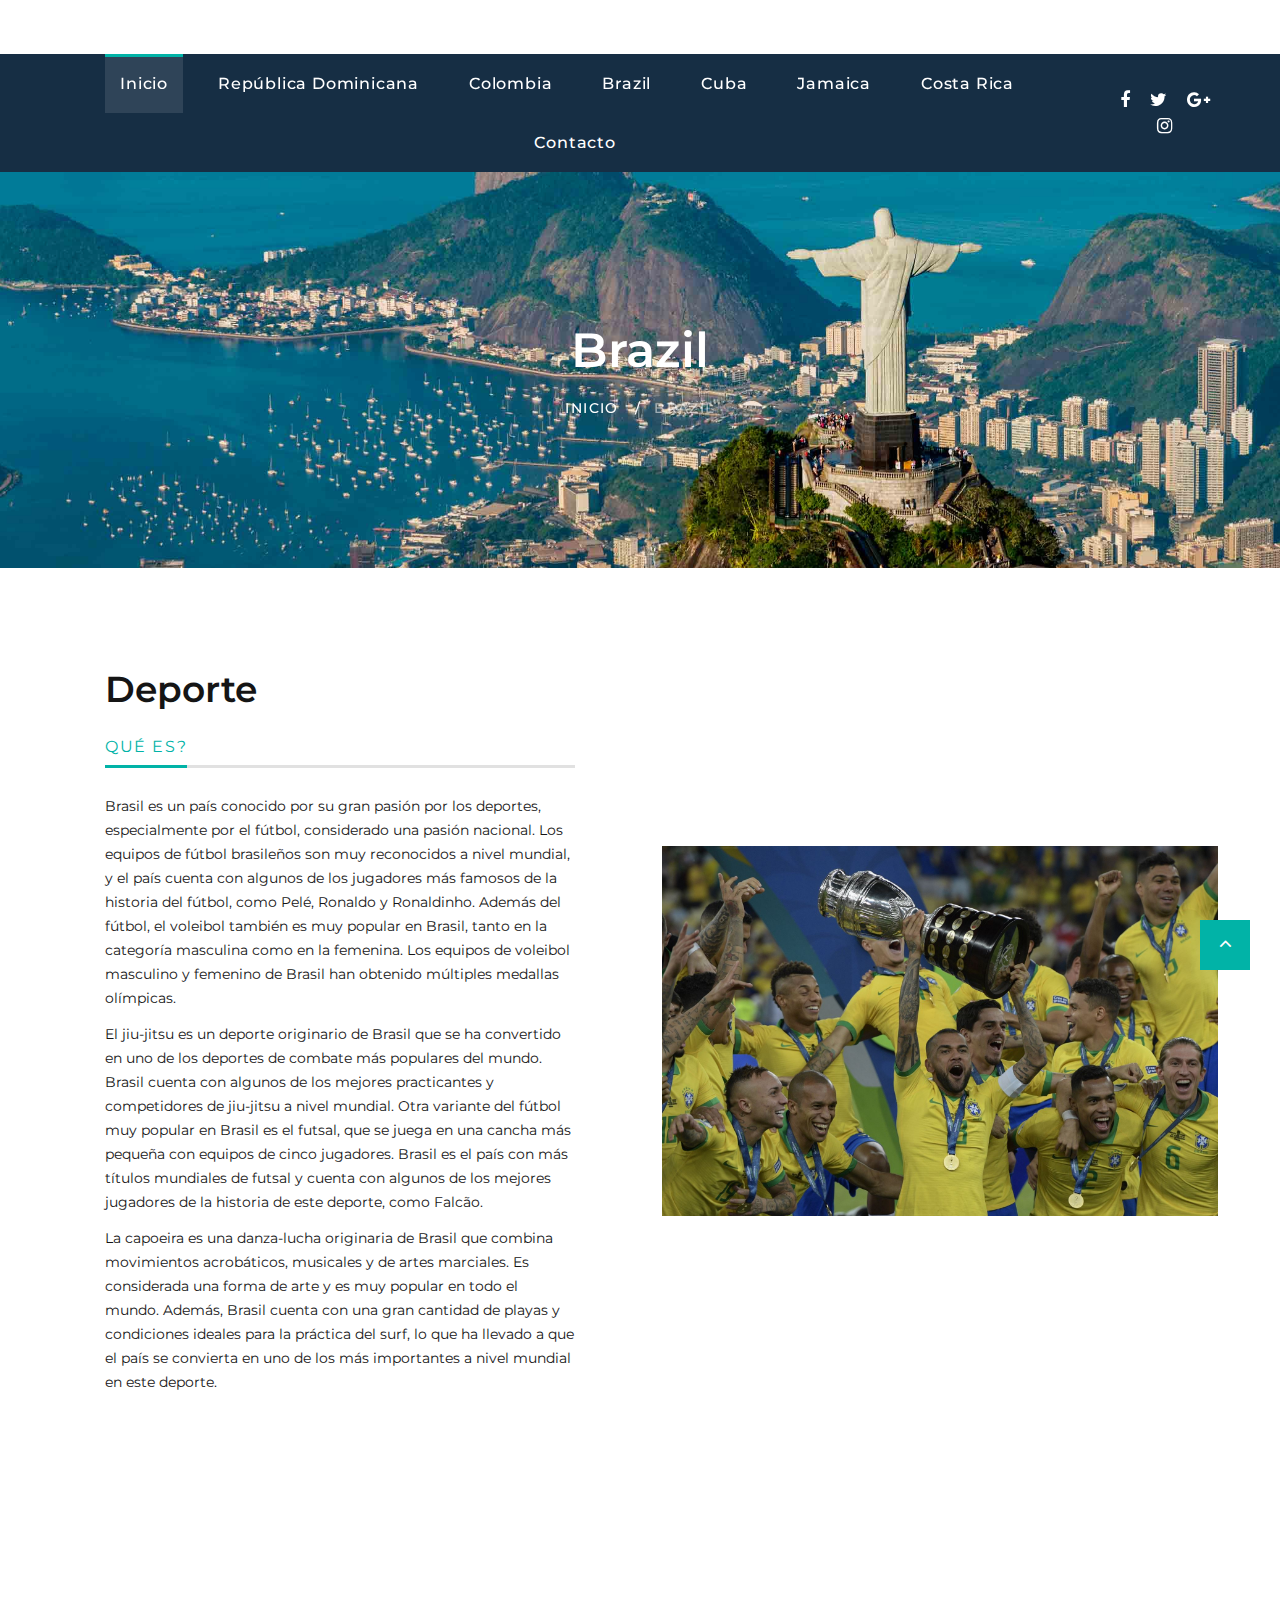
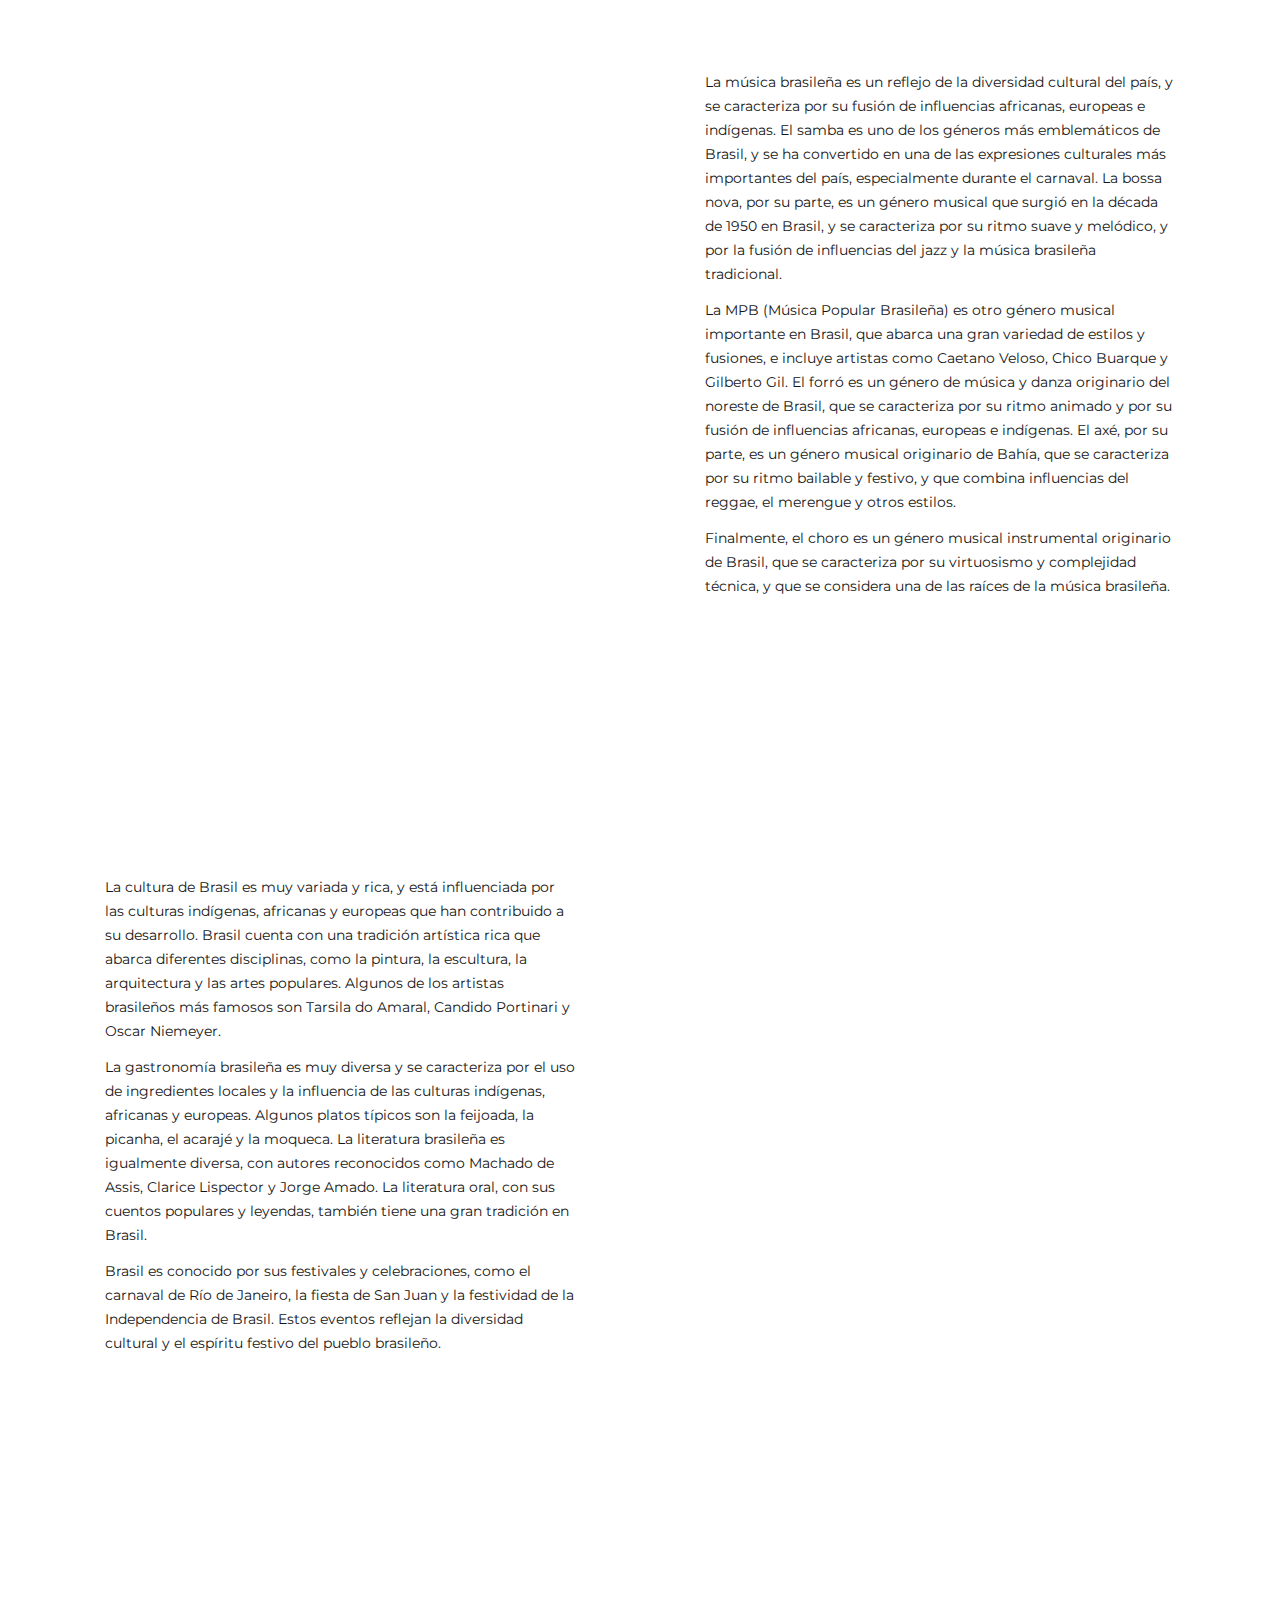
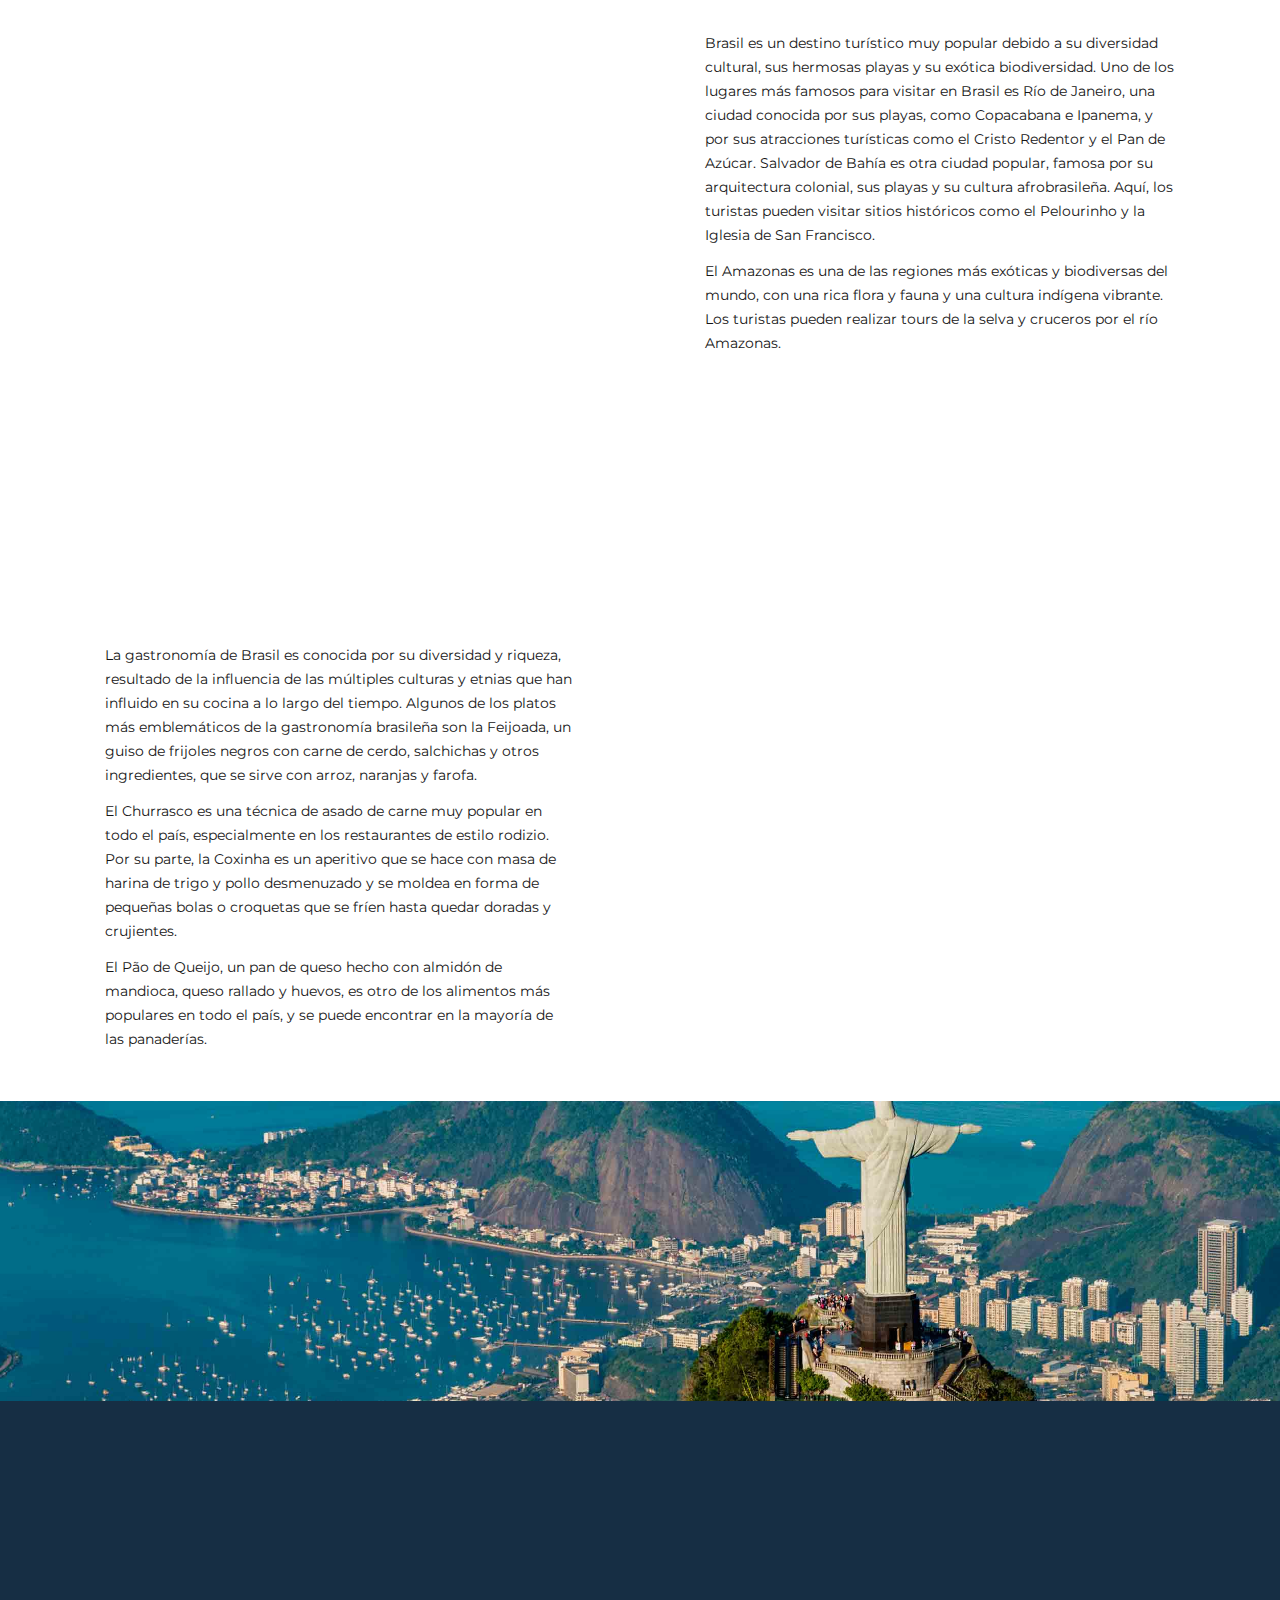
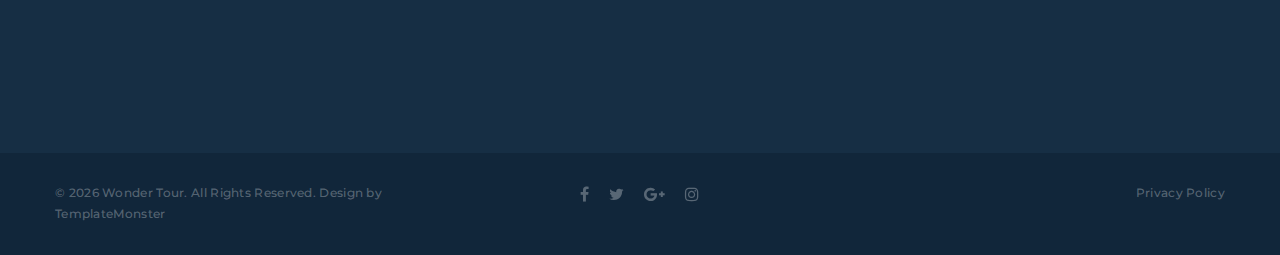
==== commit f427df4d: "Update Brazil.html" ====
--- a/Brazil.html
+++ b/Brazil.html
@@ -1,437 +1,428 @@
-<!DOCTYPE html>
-<html class="wide wow-animation" lang="en">
-
-<head>
-  <title>Brazil</title>
-  <meta name="format-detection" content="telephone=no">
-  <meta name="viewport"
-    content="width=device-width, height=device-height, initial-scale=1.0, maximum-scale=1.0, user-scalable=0">
-  <meta http-equiv="X-UA-Compatible" content="IE=edge">
-  <meta charset="utf-8">
-  <link rel="icon" href="images/favicon.ico" type="image/x-icon">
-  <link rel="stylesheet" type="text/css"
-    href="//fonts.googleapis.com/css?family=Montserrat:400,500,600,700%7CPoppins:400%7CTeko:300,400">
-  <link rel="stylesheet" href="css/bootstrap.css">
-  <link rel="stylesheet" href="css/fonts.css">
-  <link rel="stylesheet" href="css/style.css">
-  <style>
-    .ie-panel {
-      display: none;
-      background: #212121;
-      padding: 10px 0;
-      box-shadow: 3px 3px 5px 0 rgba(0, 0, 0, .3);
-      clear: both;
-      text-align: center;
-      position: relative;
-      z-index: 1;
-    }
-
-    html.ie-10 .ie-panel,
-    html.lt-ie-10 .ie-panel {
-      display: block;
-    }
-  </style>
-</head>
-
-<body>
-  <div class="ie-panel"><a href="http://windows.microsoft.com/en-US/internet-explorer/"><img
-        src="images/ie8-panel/warning_bar_0000_us.jpg" height="42" width="820"
-        alt="You are using an outdated browser. For a faster, safer browsing experience, upgrade for free today."></a>
-  </div>
-  <div class="preloader">
-    <div class="preloader-body">
-      <div class="cssload-container">
-        <div class="cssload-speeding-wheel"></div>
-      </div>
-      <p>Loading...</p>
-    </div>
-  </div>
-  <div class="page">
-    <a class="banner banner-top" href="https://www.templatemonster.com/intense-multipurpose-html-template.html"
-      target="_blank"><img src="images/intense_02.jpg" alt="" /></a>
-    <header class="section page-header">
-      <div class="rd-navbar-wrap">
-        <nav class="rd-navbar rd-navbar-corporate" data-layout="rd-navbar-fixed" data-sm-layout="rd-navbar-fixed"
-          data-md-layout="rd-navbar-fixed" data-md-device-layout="rd-navbar-fixed" data-lg-layout="rd-navbar-static"
-          data-lg-device-layout="rd-navbar-fixed" data-xl-layout="rd-navbar-static"
-          data-xl-device-layout="rd-navbar-static" data-xxl-layout="rd-navbar-static"
-          data-xxl-device-layout="rd-navbar-static" data-lg-stick-up-offset="46px" data-xl-stick-up-offset="46px"
-          data-xxl-stick-up-offset="106px" data-lg-stick-up="true" data-xl-stick-up="true" data-xxl-stick-up="true">
-          <div class="rd-navbar-collapse-toggle rd-navbar-fixed-element-1" data-rd-navbar-toggle=".rd-navbar-collapse">
-            <span></span>
-          </div>
-          <div class="rd-navbar-aside-outer">
-            <div class="rd-navbar-aside">
-              <div class="rd-navbar-panel">
-                <button class="rd-navbar-toggle" data-rd-navbar-toggle=".rd-navbar-nav-wrap"><span></span></button>
-                <div class="rd-navbar-brand">
-                  <a class="brand" href="index.html"><img src="images/logo-default-450x37.png" alt="" width="225"
-                      height="18" /></a>
-                </div>
-              </div>
-              <div class="rd-navbar-aside-right rd-navbar-collapse">
-                <ul class="rd-navbar-corporate-contacts">
-                  <li>
-                    <div class="unit unit-spacing-xs">
-                      <div class="unit-left"><span class="icon fa fa-clock-o"></span></div>
-                      <div class="unit-body">
-                        <p>09:00<span>am</span> — 05:00<span>pm</span></p>
-                      </div>
-                    </div>
-                  </li>
-                  <li>
-                    <div class="unit unit-spacing-xs">
-                      <div class="unit-left"><span class="icon fa fa-phone"></span></div>
-                      <div class="unit-body"><a class="link-phone" href="tel:#">+1 323-913-4688</a></div>
-                    </div>
-                  </li>
-                </ul><a class="button button-md button-default-outline-2 button-ujarak" href="#">Get a Free Quote</a>
-              </div>
-            </div>
-          </div>
-          <div class="rd-navbar-main-outer">
-            <div class="rd-navbar-main">
-              <div class="rd-navbar-nav-wrap">
-                <ul class="list-inline list-inline-md rd-navbar-corporate-list-social">
-                  <li><a class="icon fa fa-facebook" href="#"></a></li>
-                  <li><a class="icon fa fa-twitter" href="#"></a></li>
-                  <li><a class="icon fa fa-google-plus" href="#"></a></li>
-                  <li><a class="icon fa fa-instagram" href="#"></a></li>
-                </ul>
-
-
-                <ul class="rd-navbar-nav">
-                  <li class="rd-nav-item"><a class="rd-nav-link" href="index.html">Home</a>
-                  </li>
-                  <li class="rd-nav-item active"><a class="rd-nav-link" href="about.html">About</a>
-                  </li>
-                  <li class="rd-nav-item"><a class="rd-nav-link" href="typography.html">Typography</a>
-                  </li>
-                  <li class="rd-nav-item"><a class="rd-nav-link" href="contact-us.html">Contact Us</a>
-                  </li>
-                </ul>
-              </div>
-            </div>
-          </div>
-        </nav>
-      </div>
-    </header>
-
-    <section class="breadcrumbs-custom-inset">
-      <div class="breadcrumbs-custom context-dark bg-overlay-60">
-        <div class="container">
-          <h2 class="breadcrumbs-custom-title">Brazil</h2>
-          <ul class="breadcrumbs-custom-path">
-            <li><a href="index.html">Inicio</a></li>
-            <li class="active">Brazil</li>
-          </ul>
-        </div>
-        <div class="box-position" style="background-image: url(img/cerro\ del\ corcovado-min.jpg);">
-        </div>
-      </div>
-    </section>
-
-
-
-    <section class="section section-sm section-first bg-default text-md-left">
-      <div class="container">
-        <div class="row row-50 align-items-center justify-content-center justify-content-xl-between1">
-          <div class="col-lg-6 text-center wow fadeInUp"><img src="img/futbol-min.jpg" alt="" width="556" height="382" />
-          </div>
-          <div class="col-lg-6 wow fadeInRight" data-wow-delay=".1s">
-            <div class="box-width-lg-470">
-              <h3>Deporte</h3>
-              <div
-                class="tabs-custom tabs-horizontal tabs-line tabs-line-big tabs-line-style-2 text-center text-md-left"
-                id="tabs-7">
-                <ul class="nav nav-tabs">
-                  <li class="nav-item" role="presentation"><a class="nav-link active" href="#tabs-7-1"
-                      data-toggle="tab">Qué es?</a></li>
-                </ul>
-                <div class="tab-content">
-                  <div class="tab-pane fade show active" id="tabs-7-1">
-                    <p>Brasil es un país conocido por su gran pasión por los deportes, especialmente por el fútbol, considerado una pasión nacional. Los equipos de fútbol brasileños son muy reconocidos a nivel mundial, y el país cuenta con algunos de los jugadores más famosos de la historia del fútbol, como Pelé, Ronaldo y Ronaldinho. Además del fútbol, el voleibol también es muy popular en Brasil, tanto en la categoría masculina como en la femenina. Los equipos de voleibol masculino y femenino de Brasil han obtenido múltiples medallas olímpicas.
-                    </p>
-                    <p>
-                        El jiu-jitsu es un deporte originario de Brasil que se ha convertido en uno de los deportes de combate más populares del mundo. Brasil cuenta con algunos de los mejores practicantes y competidores de jiu-jitsu a nivel mundial. Otra variante del fútbol muy popular en Brasil es el futsal, que se juega en una cancha más pequeña con equipos de cinco jugadores. Brasil es el país con más títulos mundiales de futsal y cuenta con algunos de los mejores jugadores de la historia de este deporte, como Falcão.
-                    </p>
-
-                    <p>La capoeira es una danza-lucha originaria de Brasil que combina movimientos acrobáticos, musicales y de artes marciales. Es considerada una forma de arte y es muy popular en todo el mundo. Además, Brasil cuenta con una gran cantidad de playas y condiciones ideales para la práctica del surf, lo que ha llevado a que el país se convierta en uno de los más importantes a nivel mundial en este deporte.</p>
-                  </div>
-                </div>
-              </div>
-            </div>
-          </div>
-        </div>
-      </div>
-  </div>
-  </section>
-
-
-
-  <section class="section section-sm section-first bg-default text-md-left">
-    <div class="container">
-      <div class="row row-50 align-items-center justify-content-center justify-content-xl-between">
-        <div class="col-lg-6 text-center wow fadeInUp"><img src="img/music brasil-min.jpeg" alt="" width="556" height="382" />
-        </div>
-        <div class="col-lg-6 wow fadeInRight" data-wow-delay=".1s">
-          <div class="box-width-lg-470">
-            <h3>Música tradicional</h3>
-            <div class="tabs-custom tabs-horizontal tabs-line tabs-line-big tabs-line-style-2 text-center text-md-left"
-              id="tabs-7">
-              <ul class="nav nav-tabs">
-                <li class="nav-item" role="presentation"><a class="nav-link active" href="#tabs-7-1"
-                    data-toggle="tab">Qué es?</a></li>
-              </ul>
-              <div class="tab-content">
-                <div class="tab-pane fade show active" id="tabs-7-1">
-                  <p>La música brasileña es un reflejo de la diversidad cultural del país, y se caracteriza por su fusión de influencias africanas, europeas e indígenas. El samba es uno de los géneros más emblemáticos de Brasil, y se ha convertido en una de las expresiones culturales más importantes del país, especialmente durante el carnaval. La bossa nova, por su parte, es un género musical que surgió en la década de 1950 en Brasil, y se caracteriza por su ritmo suave y melódico, y por la fusión de influencias del jazz y la música brasileña tradicional.
-
-                  </p>
-                  <p>
-                    La MPB (Música Popular Brasileña) es otro género musical importante en Brasil, que abarca una gran variedad de estilos y fusiones, e incluye artistas como Caetano Veloso, Chico Buarque y Gilberto Gil. El forró es un género de música y danza originario del noreste de Brasil, que se caracteriza por su ritmo animado y por su fusión de influencias africanas, europeas e indígenas. El axé, por su parte, es un género musical originario de Bahía, que se caracteriza por su ritmo bailable y festivo, y que combina influencias del reggae, el merengue y otros estilos.
-                  </p>
-                  <p>
-                    Finalmente, el choro es un género musical instrumental originario de Brasil, que se caracteriza por su virtuosismo y complejidad técnica, y que se considera una de las raíces de la música brasileña.
-                  </p>
-                </div>
-              </div>
-            </div>
-          </div>
-        </div>
-      </div>
-    </div>
-    </div>
-  </section>
-
-
-
-
-  <section class="section section-sm section-first bg-default text-md-left">
-    <div class="container">
-      <div class="row row-50 align-items-center justify-content-center justify-content-xl-between1">
-        <div class="col-lg-6 text-center wow fadeInUp"><img src="img/cultura brasil-min.jpg" alt="" width="556" height="382" />
-        </div>
-        <div class="col-lg-6 wow fadeInRight" data-wow-delay=".1s">
-          <div class="box-width-lg-470">
-            <h3>Cultura</h3>
-            <div class="tabs-custom tabs-horizontal tabs-line tabs-line-big tabs-line-style-2 text-center text-md-left"
-              id="tabs-7">
-              <ul class="nav nav-tabs">
-                <li class="nav-item" role="presentation"><a class="nav-link active" href="#tabs-7-1"
-                    data-toggle="tab">Qué es?</a></li>
-              </ul>
-              <div class="tab-content">
-                <div class="tab-pane fade show active" id="tabs-7-1">
-                  <p>
-                    La cultura de Brasil es muy variada y rica, y está influenciada por las culturas indígenas, africanas y europeas que han contribuido a su desarrollo. Brasil cuenta con una tradición artística rica que abarca diferentes disciplinas, como la pintura, la escultura, la arquitectura y las artes populares. Algunos de los artistas brasileños más famosos son Tarsila do Amaral, Candido Portinari y Oscar Niemeyer.
-                  </p>
-                  <p>
-                    La gastronomía brasileña es muy diversa y se caracteriza por el uso de ingredientes locales y la influencia de las culturas indígenas, africanas y europeas. Algunos platos típicos son la feijoada, la picanha, el acarajé y la moqueca. La literatura brasileña es igualmente diversa, con autores reconocidos como Machado de Assis, Clarice Lispector y Jorge Amado. La literatura oral, con sus cuentos populares y leyendas, también tiene una gran tradición en Brasil.
-                  </p>
-                  <P>
-                    Brasil es conocido por sus festivales y celebraciones, como el carnaval de Río de Janeiro, la fiesta de San Juan y la festividad de la Independencia de Brasil. Estos eventos reflejan la diversidad cultural y el espíritu festivo del pueblo brasileño. 
-                  </P>
-                </div>
-              </div>
-            </div>
-          </div>
-        </div>
-      </div>
-    </div>
-    </div>
-  </section>
-
-
-
-  <section class="section section-sm section-first bg-default text-md-left">
-    <div class="container">
-      <div class="row row-50 align-items-center justify-content-center justify-content-xl-between">
-        <div class="col-lg-6 text-center wow fadeInUp"><img src="img/Amazonas-min.jpg" alt="" width="556"
-            height="382" />
-        </div>
-        <div class="col-lg-6 wow fadeInRight" data-wow-delay=".1s">
-          <div class="box-width-lg-470">
-            <h3>Turismo</h3>
-            <div class="tabs-custom tabs-horizontal tabs-line tabs-line-big tabs-line-style-2 text-center text-md-left"
-              id="tabs-7">
-              <ul class="nav nav-tabs">
-                <li class="nav-item" role="presentation"><a class="nav-link active" href="#tabs-7-1"
-                    data-toggle="tab">Qué es?</a></li>
-              </ul>
-              <div class="tab-content">
-                <div class="tab-pane fade show active" id="tabs-7-1">
-                  <p>
-                    Brasil es un destino turístico muy popular debido a su diversidad cultural, sus hermosas playas y su exótica biodiversidad. Uno de los lugares más famosos para visitar en Brasil es Río de Janeiro, una ciudad conocida por sus playas, como Copacabana e Ipanema, y por sus atracciones turísticas como el Cristo Redentor y el Pan de Azúcar. Salvador de Bahía es otra ciudad popular, famosa por su arquitectura colonial, sus playas y su cultura afrobrasileña. Aquí, los turistas pueden visitar sitios históricos como el Pelourinho y la Iglesia de San Francisco.
-                </p>
-                  <p>
-                    El Amazonas es una de las regiones más exóticas y biodiversas del mundo, con una rica flora y fauna y una cultura indígena vibrante. Los turistas pueden realizar tours de la selva y cruceros por el río Amazonas.
-                  </p>
-                  <P></P>
-                </div>
-              </div>
-            </div>
-          </div>
-        </div>
-      </div>
-    </div>
-    </div>
-  </section>
-
-
-  <section class="section section-sm section-first bg-default text-md-left">
-    <div class="container">
-      <div class="row row-50 align-items-center justify-content-center justify-content-xl-between1">
-        <div class="col-lg-6 text-center wow fadeInUp"><img src="img/feijoada brasilena min.jpg" alt="" width="556"
-            height="382" />
-        </div>
-        <div class="col-lg-6 wow fadeInRight" data-wow-delay=".1s">
-          <div class="box-width-lg-470">
-            <h3>Gastronomía</h3>
-            <div class="tabs-custom tabs-horizontal tabs-line tabs-line-big tabs-line-style-2 text-center text-md-left"
-              id="tabs-7">
-              <ul class="nav nav-tabs">
-                <li class="nav-item" role="presentation"><a class="nav-link active" href="#tabs-7-1"
-                    data-toggle="tab">Qué es?</a></li>
-              </ul>
-              <div class="tab-content">
-                <div class="tab-pane fade show active" id="tabs-7-1">
-                  <p>
-                    La gastronomía de Brasil es conocida por su diversidad y riqueza, resultado de la influencia de las múltiples culturas y etnias que han influido en su cocina a lo largo del tiempo. Algunos de los platos más emblemáticos de la gastronomía brasileña son la Feijoada, un guiso de frijoles negros con carne de cerdo, salchichas y otros ingredientes, que se sirve con arroz, naranjas y farofa. 
-
-                  </p>
-                  <p>
-                    El Churrasco es una técnica de asado de carne muy popular en todo el país, especialmente en los restaurantes de estilo rodizio. Por su parte, la Coxinha es un aperitivo que se hace con masa de harina de trigo y pollo desmenuzado y se moldea en forma de pequeñas bolas o croquetas que se fríen hasta quedar doradas y crujientes.
-                  </p>
-
-                  <p>
-                    El Pão de Queijo, un pan de queso hecho con almidón de mandioca, queso rallado y huevos, es otro de los alimentos más populares en todo el país, y se puede encontrar en la mayoría de las panaderías.
-                  </p>
-                </div>
-              </div>
-            </div>
-          </div>
-        </div>
-      </div>
-    </div>
-    </div>
-  </section>
-
-
-
-  <section class="breadcrumbs-custom-inset">
-    <div class="breadcrumbs-custom context-dark bg-overlay-60">
-      <div class="box-position" style="background-image: url(img/cerro\ del\ corcovado-min.jpg);">
-      </div>
-    </div>
-  </section>
-
-  <footer class="section footer-corporate context-dark">
-    <div class="footer-corporate-inset">
-      <div class="container">
-        <div class="row row-40 justify-content-lg-between">
-          <div class="col-sm-6 col-md-12 col-lg-3 col-xl-4">
-            <div class="oh-desktop">
-              <div class="wow slideInRight" data-wow-delay="0s">
-                <h6 class="text-spacing-100 text-uppercase">Contact us</h6>
-                <ul class="footer-contacts d-inline-block d-sm-block">
-                  <li>
-                    <div class="unit">
-                      <div class="unit-left"><span class="icon fa fa-phone"></span></div>
-                      <div class="unit-body"><a class="link-phone" href="tel:#">+1 323-913-4688</a></div>
-                    </div>
-                  </li>
-                  <li>
-                    <div class="unit">
-                      <div class="unit-left"><span class="icon fa fa-envelope"></span></div>
-                      <div class="unit-body"><a class="link-aemail" href="mailto:#">info@demolink.org</a></div>
-                    </div>
-                  </li>
-                  <li>
-                    <div class="unit">
-                      <div class="unit-left"><span class="icon fa fa-location-arrow"></span></div>
-                      <div class="unit-body"><a class="link-location" href="#">4730 Crystal Springs Dr, Los Angeles, CA
-                          90027</a></div>
-                    </div>
-                  </li>
-                </ul>
-              </div>
-            </div>
-          </div>
-          <div class="col-sm-6 col-md-5 col-lg-3 col-xl-4">
-            <div class="oh-desktop">
-              <div class="wow slideInDown" data-wow-delay="0s">
-                <h6 class="text-spacing-100 text-uppercase">Popular news</h6>
-
-                <article class="post post-minimal-2">
-                  <p class="post-minimal-2-title"><a href="#">Your Personal Guide to 5 Best Places to Visit on Earth</a>
-                  </p>
-                  <div class="post-minimal-2-time">
-                    <time datetime="2019-05-04">May 04, 2019</time>
-                  </div>
-                </article>
-
-                <article class="post post-minimal-2">
-                  <p class="post-minimal-2-title"><a href="#">Top 10 Hotels: Rating by Wonder Tour Travel Experts</a>
-                  </p>
-                  <div class="post-minimal-2-time">
-                    <time datetime="2019-05-04">May 04, 2019</time>
-                  </div>
-                </article>
-              </div>
-            </div>
-          </div>
-          <div class="col-sm-11 col-md-7 col-lg-5 col-xl-4">
-            <div class="oh-desktop">
-              <div class="wow slideInLeft" data-wow-delay="0s">
-                <h6 class="text-spacing-100 text-uppercase">Quick links</h6>
-                <ul class="row-6 list-0 list-marked list-marked-md list-marked-secondary list-custom-2">
-                  <li><a href="about.html">About us</a></li>
-                  <li><a href="#">Our Tours</a></li>
-                  <li><a href="#">Our Team</a></li>
-                  <li><a href="#">Gallery</a></li>
-                  <li><a href="#">Blog</a></li>
-                </ul>
-                <div class="group-md group-middle justify-content-sm-start"><a
-                    class="button button-lg button-primary button-ujarak" href="#">Get in touch</a></div>
-              </div>
-            </div>
-          </div>
-        </div>
-      </div>
-    </div>
-    <div class="footer-corporate-bottom-panel">
-      <div class="container">
-        <div class="row justfy-content-xl-space-berween row-10 align-items-md-center2">
-          <div class="col-sm-6 col-md-4 text-sm-right text-md-center">
-            <div>
-              <ul class="list-inline list-inline-sm footer-social-list-2">
-                <li><a class="icon fa fa-facebook" href="#"></a></li>
-                <li><a class="icon fa fa-twitter" href="#"></a></li>
-                <li><a class="icon fa fa-google-plus" href="#"></a></li>
-                <li><a class="icon fa fa-instagram" href="#"></a></li>
-              </ul>
-            </div>
-          </div>
-          <div class="col-sm-6 col-md-4 order-sm-first">
-
-            <p class="rights"><span>&copy;&nbsp;</span><span
-                class="copyright-year"></span><span>&nbsp;</span><span>Wonder Tour</span>. All Rights Reserved. Design
-              by <a href="https://www.templatemonster.com">TemplateMonster</a></p>
-          </div>
-          <div class="col-sm-6 col-md-4 text-md-right">
-            <p class="rights"><a href="#">Privacy Policy</a></p>
-          </div>
-        </div>
-      </div>
-    </div>
-  </footer>
-  </div>
-
-  <div class="snackbars" id="form-output-global"></div>
-
-  <script src="js/core.min.js"></script>
-  <script src="js/script.js"></script>
-</body>
-
-</html>+<!DOCTYPE html>
+<html class="wide wow-animation" lang="en">
+
+<head>
+  <title>Brazil</title>
+  <meta name="format-detection" content="telephone=no">
+  <meta name="viewport"
+    content="width=device-width, height=device-height, initial-scale=1.0, maximum-scale=1.0, user-scalable=0">
+  <meta http-equiv="X-UA-Compatible" content="IE=edge">
+  <meta charset="utf-8">
+  <link rel="icon" href="images/favicon.ico" type="image/x-icon">
+  <link rel="stylesheet" type="text/css"
+    href="//fonts.googleapis.com/css?family=Montserrat:400,500,600,700%7CPoppins:400%7CTeko:300,400">
+  <link rel="stylesheet" href="css/bootstrap.css">
+  <link rel="stylesheet" href="css/fonts.css">
+  <link rel="stylesheet" href="css/style.css">
+  <style>
+    .ie-panel {
+      display: none;
+      background: #212121;
+      padding: 10px 0;
+      box-shadow: 3px 3px 5px 0 rgba(0, 0, 0, .3);
+      clear: both;
+      text-align: center;
+      position: relative;
+      z-index: 1;
+    }
+
+    html.ie-10 .ie-panel,
+    html.lt-ie-10 .ie-panel {
+      display: block;
+    }
+  </style>
+</head>
+
+<body>
+  <div class="ie-panel"><a href="http://windows.microsoft.com/en-US/internet-explorer/"><img
+        src="images/ie8-panel/warning_bar_0000_us.jpg" height="42" width="820"
+        alt="You are using an outdated browser. For a faster, safer browsing experience, upgrade for free today."></a>
+  </div>
+  <div class="preloader">
+    <div class="preloader-body">
+      <div class="cssload-container">
+        <div class="cssload-speeding-wheel"></div>
+      </div>
+      <p>Loading...</p>
+    </div>
+  </div>
+  <div class="page">
+    <a class="banner banner-top" href="https://www.templatemonster.com/intense-multipurpose-html-template.html"
+      target="_blank"><img src="images/intense_02.jpg" alt="" /></a>
+    <header class="section page-header">
+      <div class="rd-navbar-wrap">
+        <nav class="rd-navbar rd-navbar-corporate" data-layout="rd-navbar-fixed" data-sm-layout="rd-navbar-fixed"
+          data-md-layout="rd-navbar-fixed" data-md-device-layout="rd-navbar-fixed" data-lg-layout="rd-navbar-static"
+          data-lg-device-layout="rd-navbar-fixed" data-xl-layout="rd-navbar-static"
+          data-xl-device-layout="rd-navbar-static" data-xxl-layout="rd-navbar-static"
+          data-xxl-device-layout="rd-navbar-static" data-lg-stick-up-offset="46px" data-xl-stick-up-offset="46px"
+          data-xxl-stick-up-offset="106px" data-lg-stick-up="true" data-xl-stick-up="true" data-xxl-stick-up="true">
+          <div class="rd-navbar-collapse-toggle rd-navbar-fixed-element-1" data-rd-navbar-toggle=".rd-navbar-collapse">
+            <span></span>
+          </div>
+          <div class="rd-navbar-aside-outer">
+            <div class="rd-navbar-aside">
+              <div class="rd-navbar-panel">
+                <button class="rd-navbar-toggle" data-rd-navbar-toggle=".rd-navbar-nav-wrap"><span></span></button>
+              </div>
+
+            </div>
+          </div>
+          <div class="rd-navbar-main-outer">
+            <div class="rd-navbar-main">
+              <div class="rd-navbar-nav-wrap">
+                <ul class="list-inline list-inline-md rd-navbar-corporate-list-social">
+                  <li><a class="icon fa fa-facebook" href="#"></a></li>
+                  <li><a class="icon fa fa-twitter" href="#"></a></li>
+                  <li><a class="icon fa fa-google-plus" href="#"></a></li>
+                  <li><a class="icon fa fa-instagram" href="#"></a></li>
+                </ul>
+
+                <ul class="rd-navbar-nav">
+                  <li class="rd-nav-item active"><a class="rd-nav-link" href="index.html">Inicio</a>
+                  </li>
+                  <li class="rd-nav-item"><a class="rd-nav-link" href="RD.html">República Dominicana</a>
+                  </li>
+                  <li class="rd-nav-item"><a class="rd-nav-link" href="CB.html">Colombia</a>
+                  </li>
+                  </li>
+                  <li class="rd-nav-item"><a class="rd-nav-link" href="Brazil.html">Brazil</a>
+                  </li>
+                  </li>
+                  <li class="rd-nav-item"><a class="rd-nav-link" href="Cuba.html">Cuba</a>
+                  </li>
+
+                  </li>
+                  <li class="rd-nav-item"><a class="rd-nav-link" href="Jamaica.html">Jamaica</a>
+                  </li>
+                  <li class="rd-nav-item"><a class="rd-nav-link" href="CR.html">Costa Rica</a>
+                  </li>
+                  </li>
+                  <li class="rd-nav-item"><a class="rd-nav-link" href="contact-us.html">Contacto</a>
+                  </li>
+                </ul>
+              </div>
+            </div>
+          </div>
+        </nav>
+      </div>
+    </header>
+
+    <section class="breadcrumbs-custom-inset">
+      <div class="breadcrumbs-custom context-dark bg-overlay-60">
+        <div class="container">
+          <h2 class="breadcrumbs-custom-title">Brazil</h2>
+          <ul class="breadcrumbs-custom-path">
+            <li><a href="index.html">Inicio</a></li>
+            <li class="active">Brazil</li>
+          </ul>
+        </div>
+        <div class="box-position" style="background-image: url(img/cerro\ del\ corcovado-min.jpg);">
+        </div>
+      </div>
+    </section>
+
+
+
+    <section class="section section-sm section-first bg-default text-md-left">
+      <div class="container">
+        <div class="row row-50 align-items-center justify-content-center justify-content-xl-between1">
+          <div class="col-lg-6 text-center wow fadeInUp"><img src="img/futbol-min.jpg" alt="" width="556" height="382" />
+          </div>
+          <div class="col-lg-6 wow fadeInRight" data-wow-delay=".1s">
+            <div class="box-width-lg-470">
+              <h3>Deporte</h3>
+              <div
+                class="tabs-custom tabs-horizontal tabs-line tabs-line-big tabs-line-style-2 text-center text-md-left"
+                id="tabs-7">
+                <ul class="nav nav-tabs">
+                  <li class="nav-item" role="presentation"><a class="nav-link active" href="#tabs-7-1"
+                      data-toggle="tab">Qué es?</a></li>
+                </ul>
+                <div class="tab-content">
+                  <div class="tab-pane fade show active" id="tabs-7-1">
+                    <p>Brasil es un país conocido por su gran pasión por los deportes, especialmente por el fútbol, considerado una pasión nacional. Los equipos de fútbol brasileños son muy reconocidos a nivel mundial, y el país cuenta con algunos de los jugadores más famosos de la historia del fútbol, como Pelé, Ronaldo y Ronaldinho. Además del fútbol, el voleibol también es muy popular en Brasil, tanto en la categoría masculina como en la femenina. Los equipos de voleibol masculino y femenino de Brasil han obtenido múltiples medallas olímpicas.
+                    </p>
+                    <p>
+                        El jiu-jitsu es un deporte originario de Brasil que se ha convertido en uno de los deportes de combate más populares del mundo. Brasil cuenta con algunos de los mejores practicantes y competidores de jiu-jitsu a nivel mundial. Otra variante del fútbol muy popular en Brasil es el futsal, que se juega en una cancha más pequeña con equipos de cinco jugadores. Brasil es el país con más títulos mundiales de futsal y cuenta con algunos de los mejores jugadores de la historia de este deporte, como Falcão.
+                    </p>
+
+                    <p>La capoeira es una danza-lucha originaria de Brasil que combina movimientos acrobáticos, musicales y de artes marciales. Es considerada una forma de arte y es muy popular en todo el mundo. Además, Brasil cuenta con una gran cantidad de playas y condiciones ideales para la práctica del surf, lo que ha llevado a que el país se convierta en uno de los más importantes a nivel mundial en este deporte.</p>
+                  </div>
+                </div>
+              </div>
+            </div>
+          </div>
+        </div>
+      </div>
+  </div>
+  </section>
+
+
+
+  <section class="section section-sm section-first bg-default text-md-left">
+    <div class="container">
+      <div class="row row-50 align-items-center justify-content-center justify-content-xl-between">
+        <div class="col-lg-6 text-center wow fadeInUp"><img src="img/music brasil-min.jpeg" alt="" width="556" height="382" />
+        </div>
+        <div class="col-lg-6 wow fadeInRight" data-wow-delay=".1s">
+          <div class="box-width-lg-470">
+            <h3>Música tradicional</h3>
+            <div class="tabs-custom tabs-horizontal tabs-line tabs-line-big tabs-line-style-2 text-center text-md-left"
+              id="tabs-7">
+              <ul class="nav nav-tabs">
+                <li class="nav-item" role="presentation"><a class="nav-link active" href="#tabs-7-1"
+                    data-toggle="tab">Qué es?</a></li>
+              </ul>
+              <div class="tab-content">
+                <div class="tab-pane fade show active" id="tabs-7-1">
+                  <p>La música brasileña es un reflejo de la diversidad cultural del país, y se caracteriza por su fusión de influencias africanas, europeas e indígenas. El samba es uno de los géneros más emblemáticos de Brasil, y se ha convertido en una de las expresiones culturales más importantes del país, especialmente durante el carnaval. La bossa nova, por su parte, es un género musical que surgió en la década de 1950 en Brasil, y se caracteriza por su ritmo suave y melódico, y por la fusión de influencias del jazz y la música brasileña tradicional.
+
+                  </p>
+                  <p>
+                    La MPB (Música Popular Brasileña) es otro género musical importante en Brasil, que abarca una gran variedad de estilos y fusiones, e incluye artistas como Caetano Veloso, Chico Buarque y Gilberto Gil. El forró es un género de música y danza originario del noreste de Brasil, que se caracteriza por su ritmo animado y por su fusión de influencias africanas, europeas e indígenas. El axé, por su parte, es un género musical originario de Bahía, que se caracteriza por su ritmo bailable y festivo, y que combina influencias del reggae, el merengue y otros estilos.
+                  </p>
+                  <p>
+                    Finalmente, el choro es un género musical instrumental originario de Brasil, que se caracteriza por su virtuosismo y complejidad técnica, y que se considera una de las raíces de la música brasileña.
+                  </p>
+                </div>
+              </div>
+            </div>
+          </div>
+        </div>
+      </div>
+    </div>
+    </div>
+  </section>
+
+
+
+
+  <section class="section section-sm section-first bg-default text-md-left">
+    <div class="container">
+      <div class="row row-50 align-items-center justify-content-center justify-content-xl-between1">
+        <div class="col-lg-6 text-center wow fadeInUp"><img src="img/cultura brasil-min.jpg" alt="" width="556" height="382" />
+        </div>
+        <div class="col-lg-6 wow fadeInRight" data-wow-delay=".1s">
+          <div class="box-width-lg-470">
+            <h3>Cultura</h3>
+            <div class="tabs-custom tabs-horizontal tabs-line tabs-line-big tabs-line-style-2 text-center text-md-left"
+              id="tabs-7">
+              <ul class="nav nav-tabs">
+                <li class="nav-item" role="presentation"><a class="nav-link active" href="#tabs-7-1"
+                    data-toggle="tab">Qué es?</a></li>
+              </ul>
+              <div class="tab-content">
+                <div class="tab-pane fade show active" id="tabs-7-1">
+                  <p>
+                    La cultura de Brasil es muy variada y rica, y está influenciada por las culturas indígenas, africanas y europeas que han contribuido a su desarrollo. Brasil cuenta con una tradición artística rica que abarca diferentes disciplinas, como la pintura, la escultura, la arquitectura y las artes populares. Algunos de los artistas brasileños más famosos son Tarsila do Amaral, Candido Portinari y Oscar Niemeyer.
+                  </p>
+                  <p>
+                    La gastronomía brasileña es muy diversa y se caracteriza por el uso de ingredientes locales y la influencia de las culturas indígenas, africanas y europeas. Algunos platos típicos son la feijoada, la picanha, el acarajé y la moqueca. La literatura brasileña es igualmente diversa, con autores reconocidos como Machado de Assis, Clarice Lispector y Jorge Amado. La literatura oral, con sus cuentos populares y leyendas, también tiene una gran tradición en Brasil.
+                  </p>
+                  <P>
+                    Brasil es conocido por sus festivales y celebraciones, como el carnaval de Río de Janeiro, la fiesta de San Juan y la festividad de la Independencia de Brasil. Estos eventos reflejan la diversidad cultural y el espíritu festivo del pueblo brasileño. 
+                  </P>
+                </div>
+              </div>
+            </div>
+          </div>
+        </div>
+      </div>
+    </div>
+    </div>
+  </section>
+
+
+
+  <section class="section section-sm section-first bg-default text-md-left">
+    <div class="container">
+      <div class="row row-50 align-items-center justify-content-center justify-content-xl-between">
+        <div class="col-lg-6 text-center wow fadeInUp"><img src="img/Amazonas-min.jpg" alt="" width="556"
+            height="382" />
+        </div>
+        <div class="col-lg-6 wow fadeInRight" data-wow-delay=".1s">
+          <div class="box-width-lg-470">
+            <h3>Turismo</h3>
+            <div class="tabs-custom tabs-horizontal tabs-line tabs-line-big tabs-line-style-2 text-center text-md-left"
+              id="tabs-7">
+              <ul class="nav nav-tabs">
+                <li class="nav-item" role="presentation"><a class="nav-link active" href="#tabs-7-1"
+                    data-toggle="tab">Qué es?</a></li>
+              </ul>
+              <div class="tab-content">
+                <div class="tab-pane fade show active" id="tabs-7-1">
+                  <p>
+                    Brasil es un destino turístico muy popular debido a su diversidad cultural, sus hermosas playas y su exótica biodiversidad. Uno de los lugares más famosos para visitar en Brasil es Río de Janeiro, una ciudad conocida por sus playas, como Copacabana e Ipanema, y por sus atracciones turísticas como el Cristo Redentor y el Pan de Azúcar. Salvador de Bahía es otra ciudad popular, famosa por su arquitectura colonial, sus playas y su cultura afrobrasileña. Aquí, los turistas pueden visitar sitios históricos como el Pelourinho y la Iglesia de San Francisco.
+                </p>
+                  <p>
+                    El Amazonas es una de las regiones más exóticas y biodiversas del mundo, con una rica flora y fauna y una cultura indígena vibrante. Los turistas pueden realizar tours de la selva y cruceros por el río Amazonas.
+                  </p>
+                  <P></P>
+                </div>
+              </div>
+            </div>
+          </div>
+        </div>
+      </div>
+    </div>
+    </div>
+  </section>
+
+
+  <section class="section section-sm section-first bg-default text-md-left">
+    <div class="container">
+      <div class="row row-50 align-items-center justify-content-center justify-content-xl-between1">
+        <div class="col-lg-6 text-center wow fadeInUp"><img src="img/feijoada brasilena min.jpg" alt="" width="556"
+            height="382" />
+        </div>
+        <div class="col-lg-6 wow fadeInRight" data-wow-delay=".1s">
+          <div class="box-width-lg-470">
+            <h3>Gastronomía</h3>
+            <div class="tabs-custom tabs-horizontal tabs-line tabs-line-big tabs-line-style-2 text-center text-md-left"
+              id="tabs-7">
+              <ul class="nav nav-tabs">
+                <li class="nav-item" role="presentation"><a class="nav-link active" href="#tabs-7-1"
+                    data-toggle="tab">Qué es?</a></li>
+              </ul>
+              <div class="tab-content">
+                <div class="tab-pane fade show active" id="tabs-7-1">
+                  <p>
+                    La gastronomía de Brasil es conocida por su diversidad y riqueza, resultado de la influencia de las múltiples culturas y etnias que han influido en su cocina a lo largo del tiempo. Algunos de los platos más emblemáticos de la gastronomía brasileña son la Feijoada, un guiso de frijoles negros con carne de cerdo, salchichas y otros ingredientes, que se sirve con arroz, naranjas y farofa. 
+
+                  </p>
+                  <p>
+                    El Churrasco es una técnica de asado de carne muy popular en todo el país, especialmente en los restaurantes de estilo rodizio. Por su parte, la Coxinha es un aperitivo que se hace con masa de harina de trigo y pollo desmenuzado y se moldea en forma de pequeñas bolas o croquetas que se fríen hasta quedar doradas y crujientes.
+                  </p>
+
+                  <p>
+                    El Pão de Queijo, un pan de queso hecho con almidón de mandioca, queso rallado y huevos, es otro de los alimentos más populares en todo el país, y se puede encontrar en la mayoría de las panaderías.
+                  </p>
+                </div>
+              </div>
+            </div>
+          </div>
+        </div>
+      </div>
+    </div>
+    </div>
+  </section>
+
+
+
+  <section class="breadcrumbs-custom-inset">
+    <div class="breadcrumbs-custom context-dark bg-overlay-60">
+      <div class="box-position" style="background-image: url(img/cerro\ del\ corcovado-min.jpg);">
+      </div>
+    </div>
+  </section>
+
+  <footer class="section footer-corporate context-dark">
+    <div class="footer-corporate-inset">
+      <div class="container">
+        <div class="row row-40 justify-content-lg-between">
+          <div class="col-sm-6 col-md-12 col-lg-3 col-xl-4">
+            <div class="oh-desktop">
+              <div class="wow slideInRight" data-wow-delay="0s">
+                <h6 class="text-spacing-100 text-uppercase">Contact us</h6>
+                <ul class="footer-contacts d-inline-block d-sm-block">
+                  <li>
+                    <div class="unit">
+                      <div class="unit-left"><span class="icon fa fa-phone"></span></div>
+                      <div class="unit-body"><a class="link-phone" href="tel:#">+1 323-913-4688</a></div>
+                    </div>
+                  </li>
+                  <li>
+                    <div class="unit">
+                      <div class="unit-left"><span class="icon fa fa-envelope"></span></div>
+                      <div class="unit-body"><a class="link-aemail" href="mailto:#">info@demolink.org</a></div>
+                    </div>
+                  </li>
+                  <li>
+                    <div class="unit">
+                      <div class="unit-left"><span class="icon fa fa-location-arrow"></span></div>
+                      <div class="unit-body"><a class="link-location" href="#">4730 Crystal Springs Dr, Los Angeles, CA
+                          90027</a></div>
+                    </div>
+                  </li>
+                </ul>
+              </div>
+            </div>
+          </div>
+          <div class="col-sm-6 col-md-5 col-lg-3 col-xl-4">
+            <div class="oh-desktop">
+              <div class="wow slideInDown" data-wow-delay="0s">
+                <h6 class="text-spacing-100 text-uppercase">Popular news</h6>
+
+                <article class="post post-minimal-2">
+                  <p class="post-minimal-2-title"><a href="#">Your Personal Guide to 5 Best Places to Visit on Earth</a>
+                  </p>
+                  <div class="post-minimal-2-time">
+                    <time datetime="2019-05-04">May 04, 2019</time>
+                  </div>
+                </article>
+
+                <article class="post post-minimal-2">
+                  <p class="post-minimal-2-title"><a href="#">Top 10 Hotels: Rating by Wonder Tour Travel Experts</a>
+                  </p>
+                  <div class="post-minimal-2-time">
+                    <time datetime="2019-05-04">May 04, 2019</time>
+                  </div>
+                </article>
+              </div>
+            </div>
+          </div>
+          <div class="col-sm-11 col-md-7 col-lg-5 col-xl-4">
+            <div class="oh-desktop">
+              <div class="wow slideInLeft" data-wow-delay="0s">
+                <h6 class="text-spacing-100 text-uppercase">Quick links</h6>
+                <ul class="row-6 list-0 list-marked list-marked-md list-marked-secondary list-custom-2">
+                  <li><a href="about.html">About us</a></li>
+                  <li><a href="#">Our Tours</a></li>
+                  <li><a href="#">Our Team</a></li>
+                  <li><a href="#">Gallery</a></li>
+                  <li><a href="#">Blog</a></li>
+                </ul>
+                <div class="group-md group-middle justify-content-sm-start"><a
+                    class="button button-lg button-primary button-ujarak" href="#">Get in touch</a></div>
+              </div>
+            </div>
+          </div>
+        </div>
+      </div>
+    </div>
+    <div class="footer-corporate-bottom-panel">
+      <div class="container">
+        <div class="row justfy-content-xl-space-berween row-10 align-items-md-center2">
+          <div class="col-sm-6 col-md-4 text-sm-right text-md-center">
+            <div>
+              <ul class="list-inline list-inline-sm footer-social-list-2">
+                <li><a class="icon fa fa-facebook" href="#"></a></li>
+                <li><a class="icon fa fa-twitter" href="#"></a></li>
+                <li><a class="icon fa fa-google-plus" href="#"></a></li>
+                <li><a class="icon fa fa-instagram" href="#"></a></li>
+              </ul>
+            </div>
+          </div>
+          <div class="col-sm-6 col-md-4 order-sm-first">
+
+            <p class="rights"><span>&copy;&nbsp;</span><span
+                class="copyright-year"></span><span>&nbsp;</span><span>Wonder Tour</span>. All Rights Reserved. Design
+              by <a href="https://www.templatemonster.com">TemplateMonster</a></p>
+          </div>
+          <div class="col-sm-6 col-md-4 text-md-right">
+            <p class="rights"><a href="#">Privacy Policy</a></p>
+          </div>
+        </div>
+      </div>
+    </div>
+  </footer>
+  </div>
+
+  <div class="snackbars" id="form-output-global"></div>
+
+  <script src="js/core.min.js"></script>
+  <script src="js/script.js"></script>
+</body>
+
+</html>
